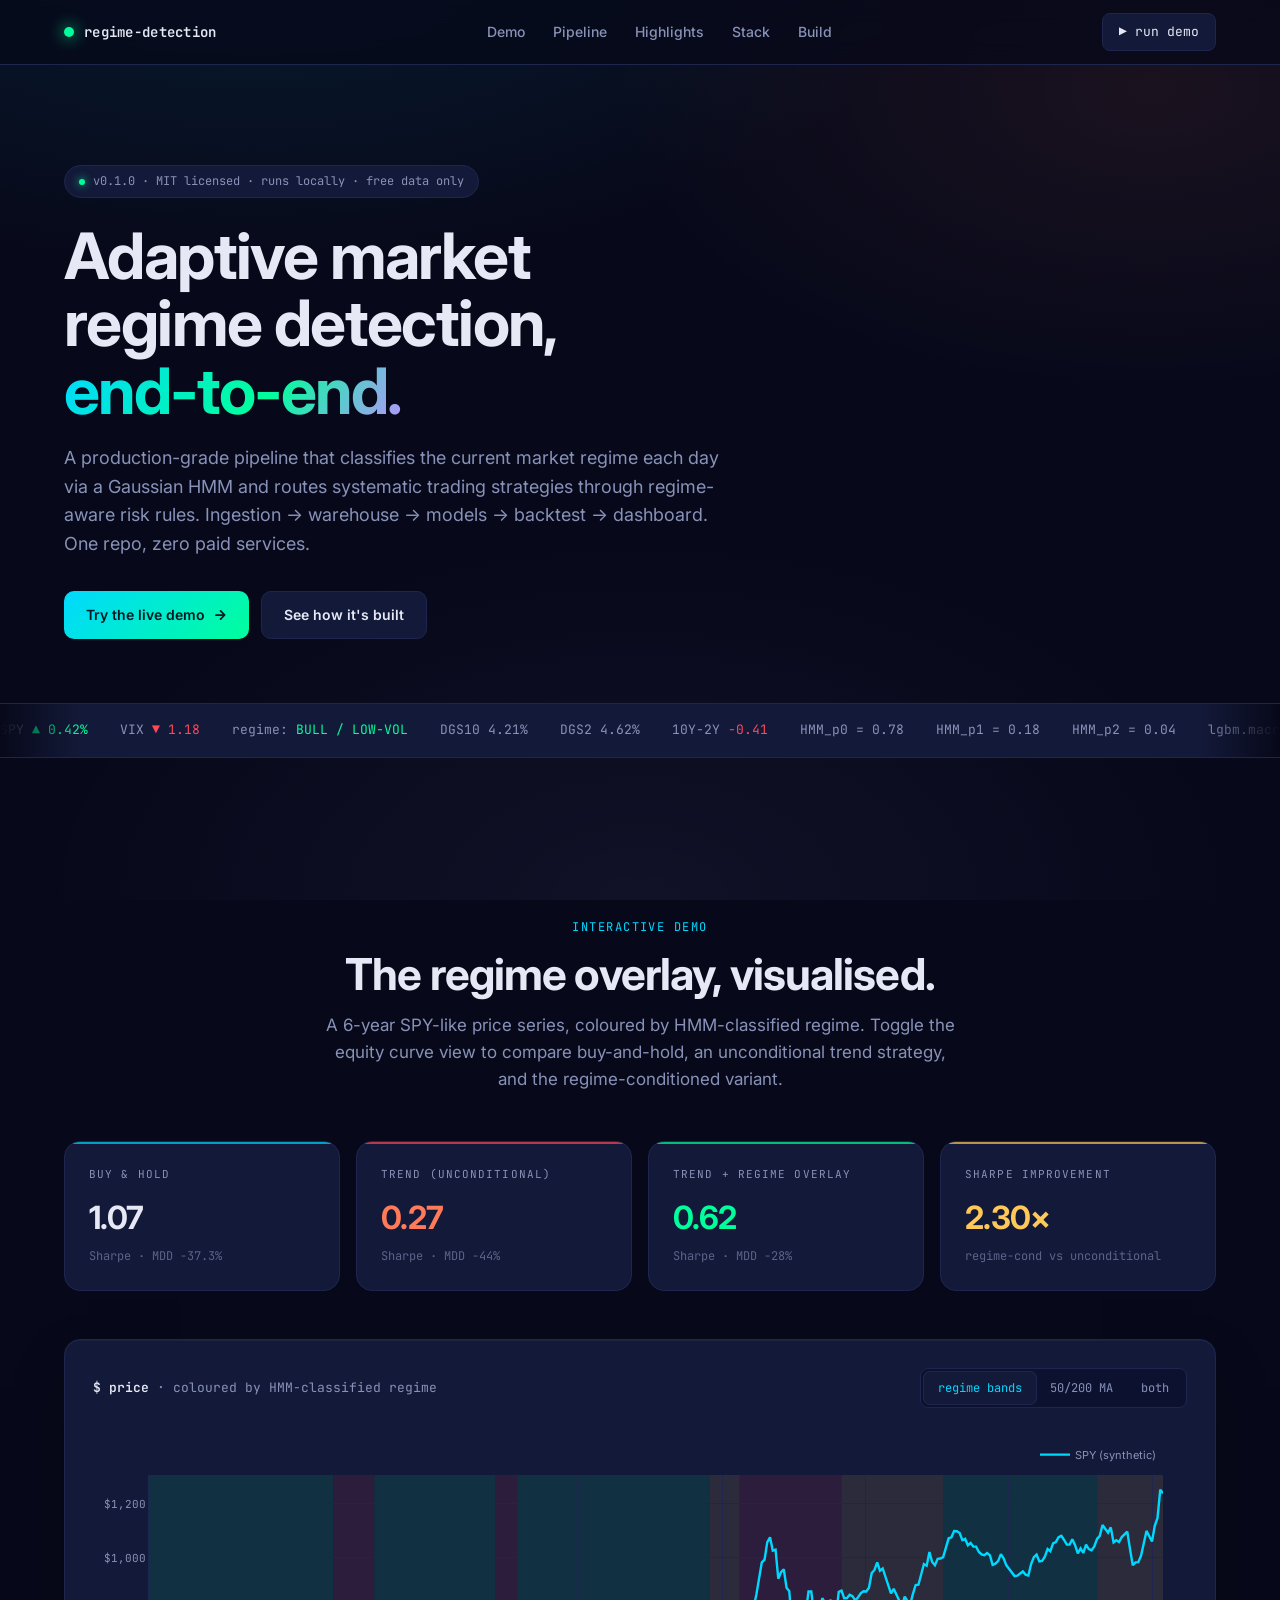
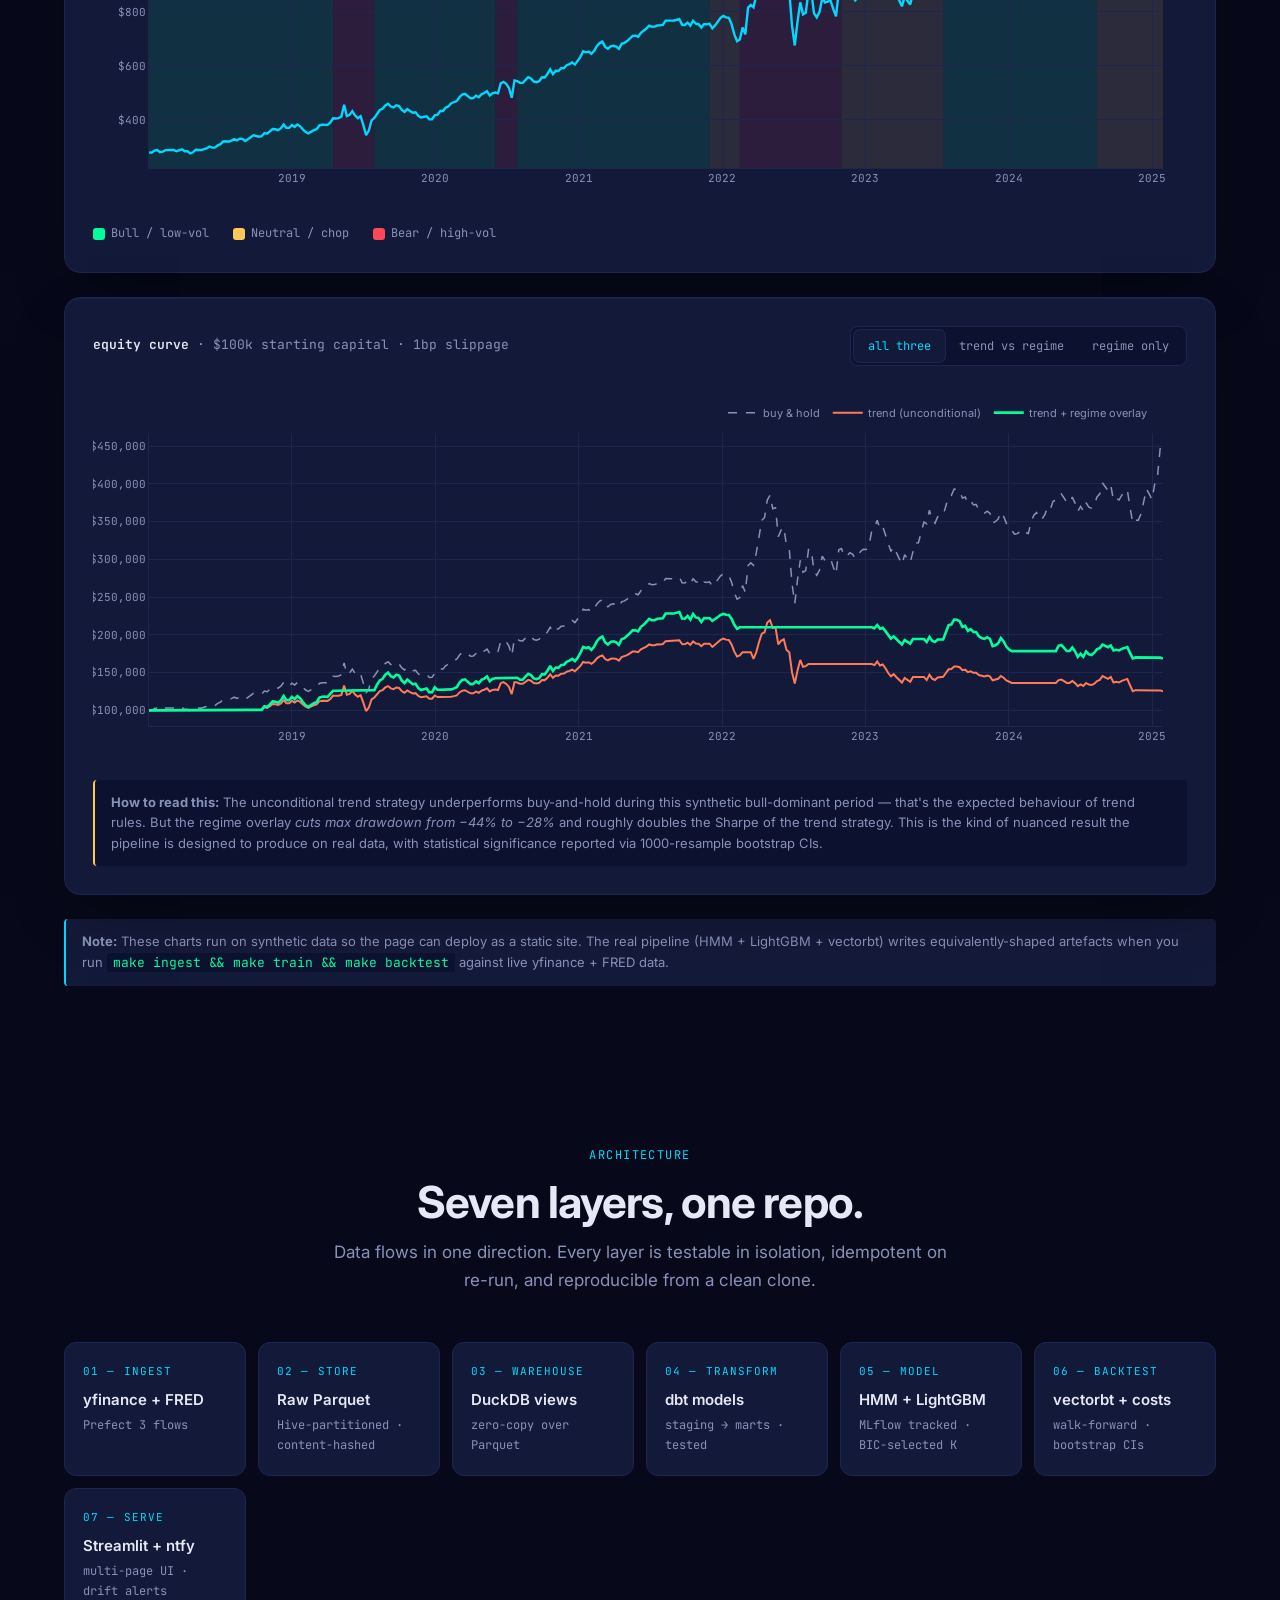
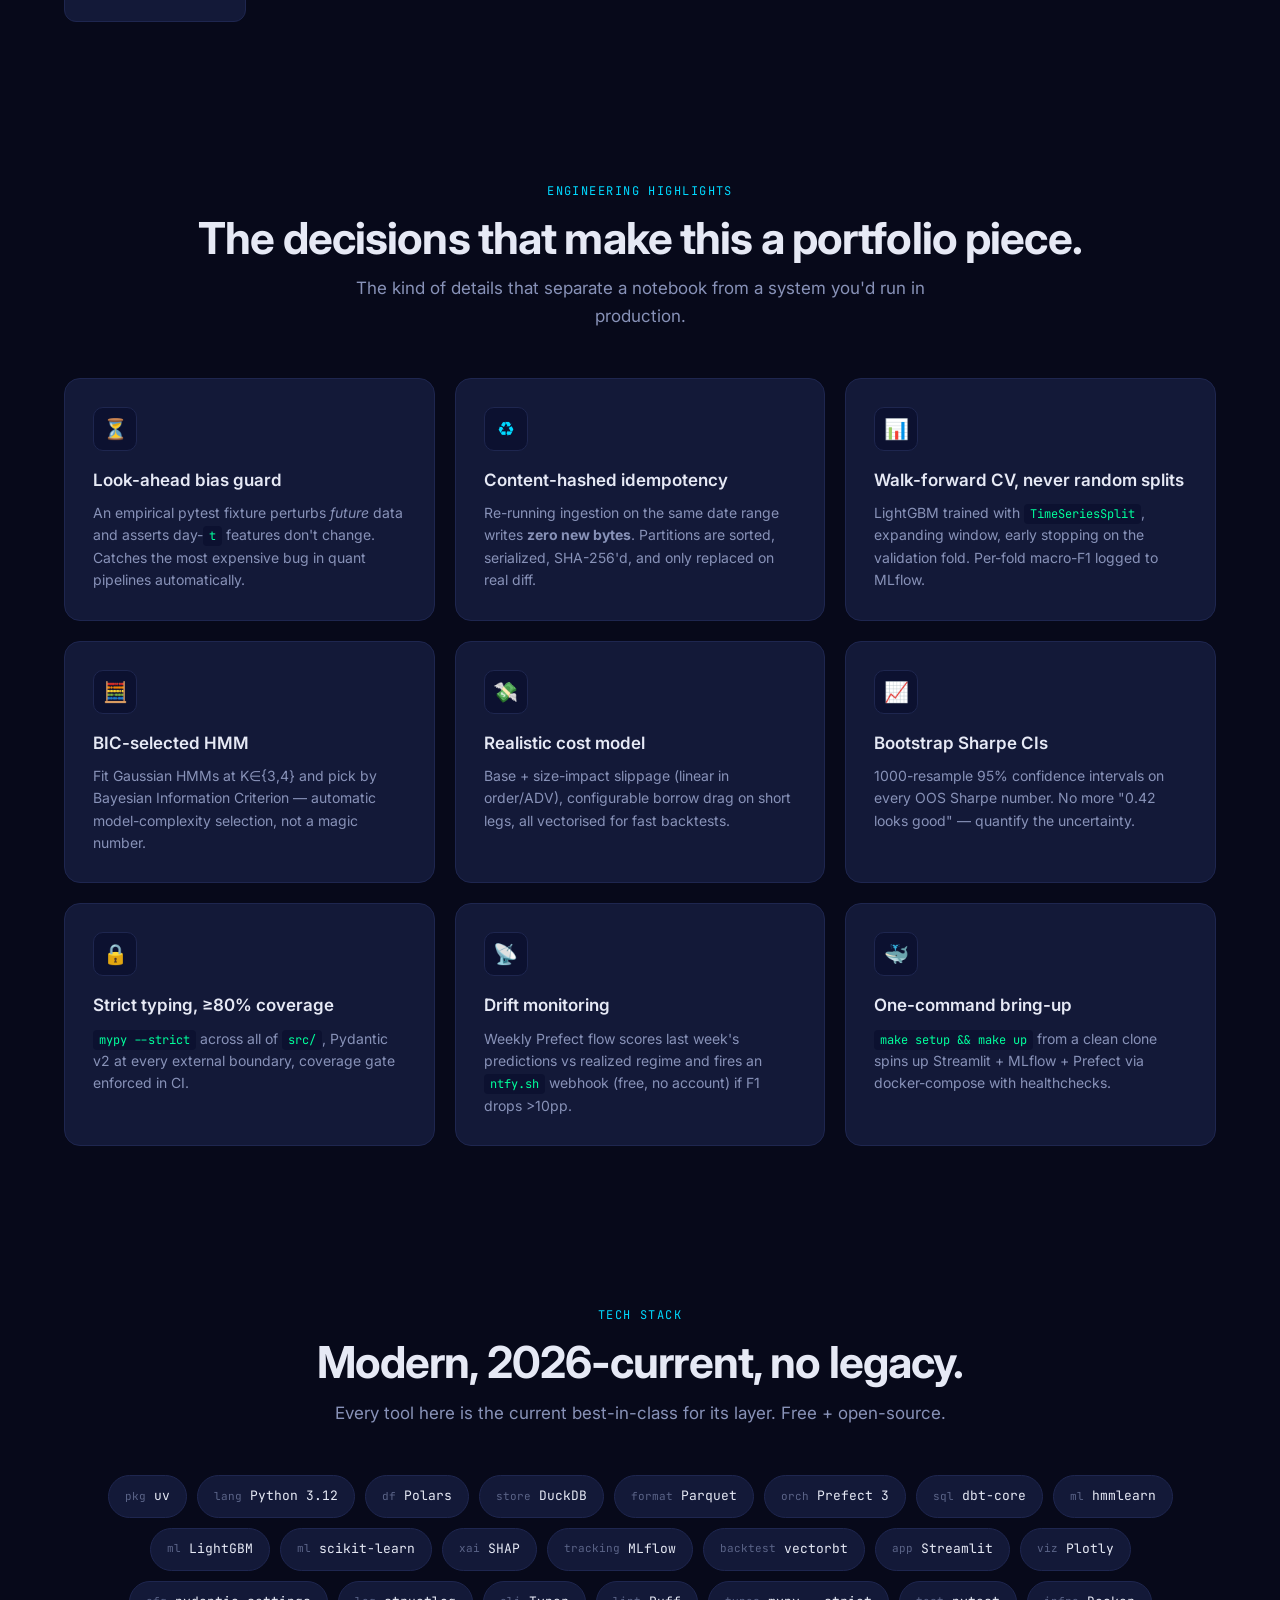
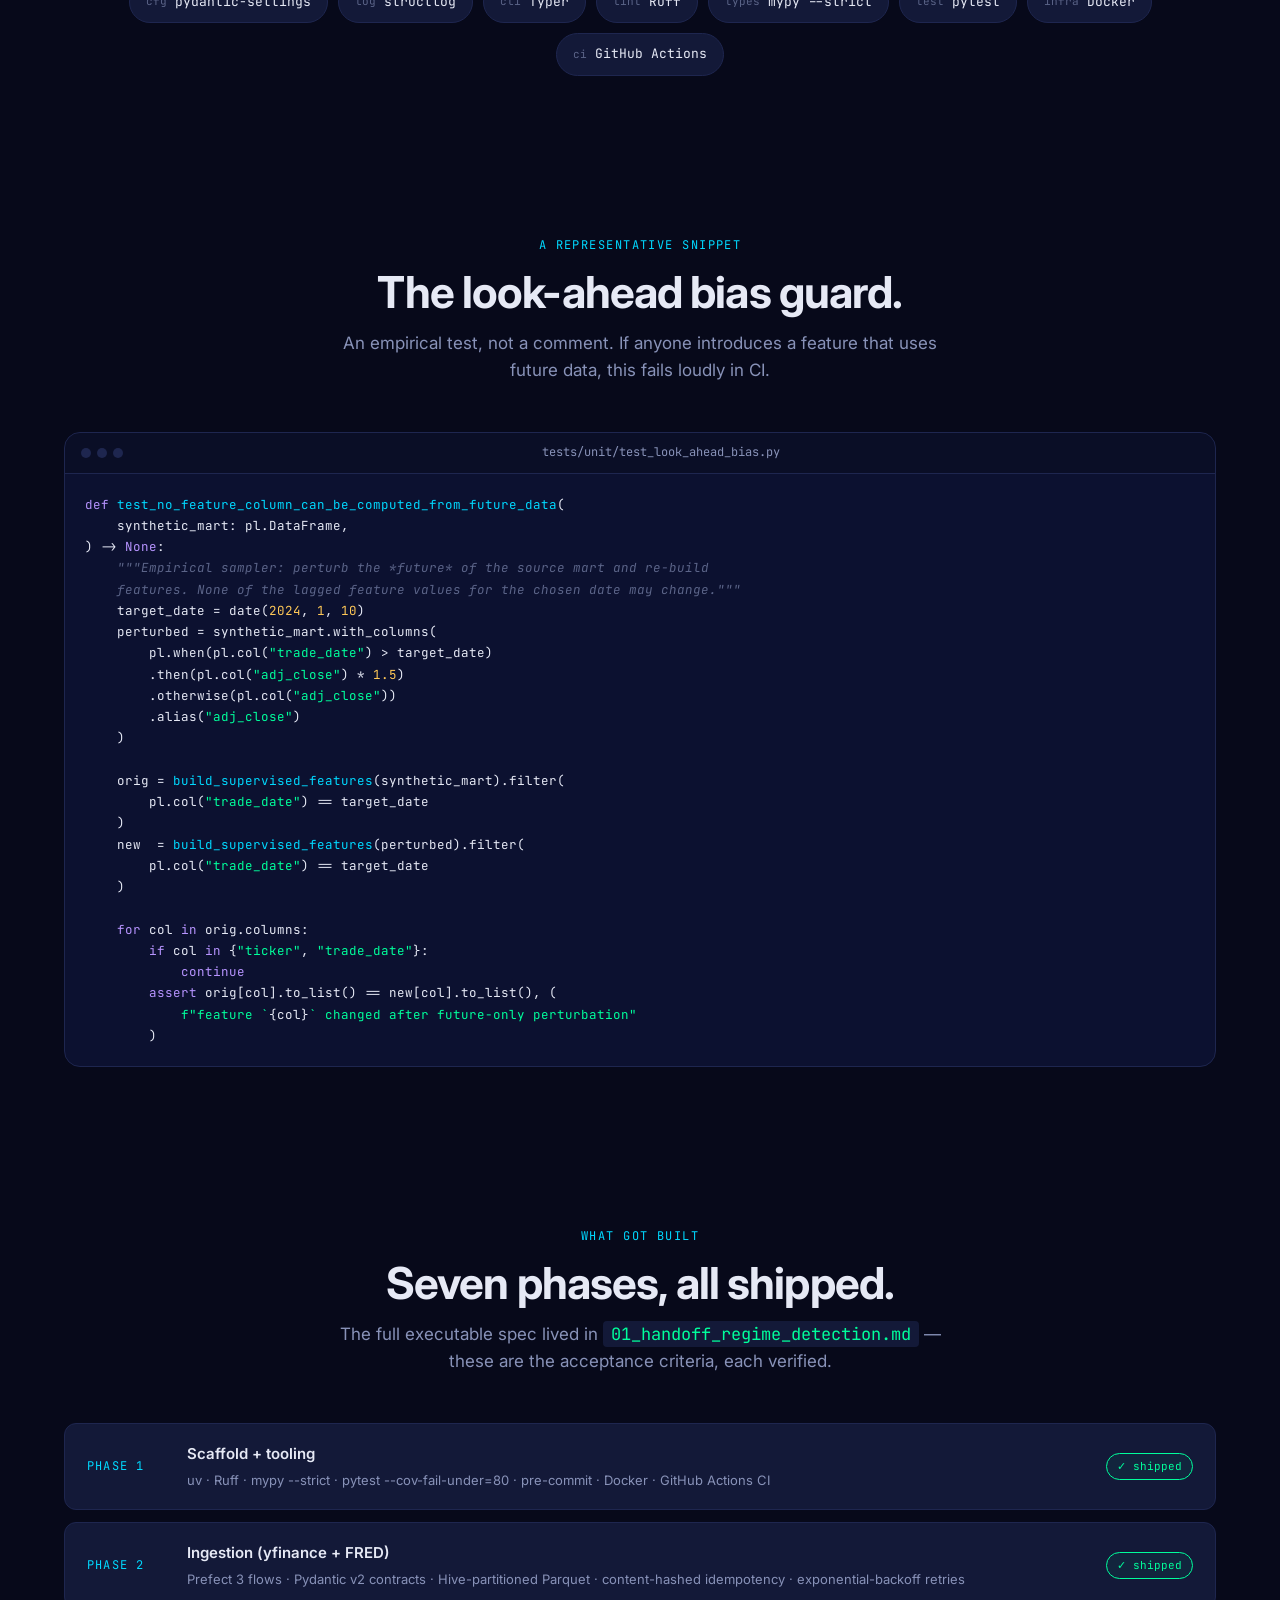
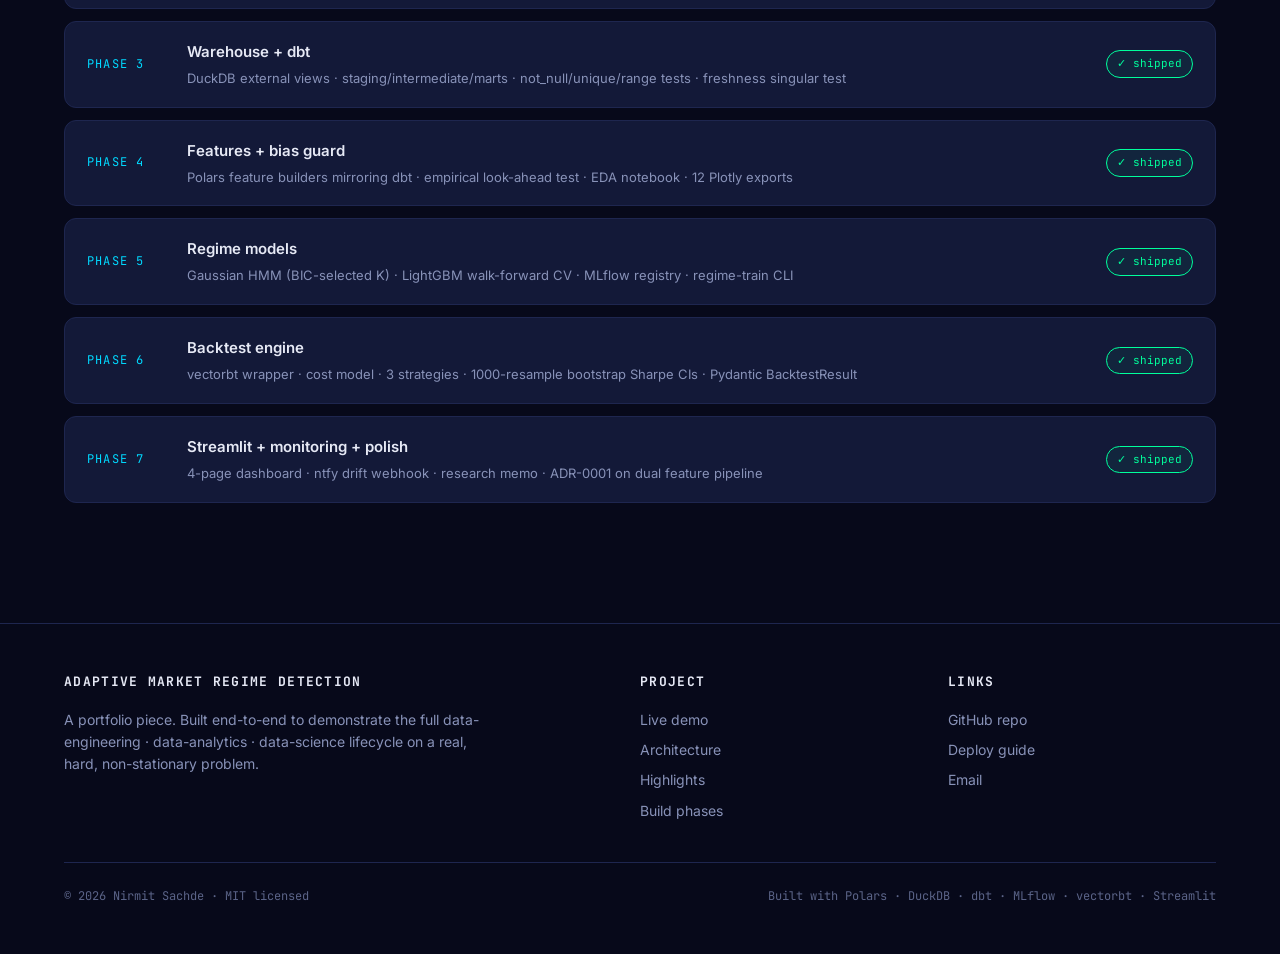
==== web/index.html @ 6fae07bc "Add static landing/demo site under web/ A self-contained, zero-build static site that tells the stor" ====
<!DOCTYPE html>
<html lang="en">
<head>
  <meta charset="UTF-8" />
  <meta name="viewport" content="width=device-width, initial-scale=1.0" />
  <title>Adaptive Market Regime Detection — Nirmit Sachde</title>
  <meta name="description" content="End-to-end pipeline that classifies market regimes and routes systematic strategies through regime-aware risk rules. Polars · DuckDB · dbt · hmmlearn · LightGBM · MLflow · vectorbt · Streamlit." />

  <link rel="preconnect" href="https://fonts.googleapis.com" />
  <link rel="preconnect" href="https://fonts.gstatic.com" crossorigin />
  <link href="https://fonts.googleapis.com/css2?family=Inter:wght@400;500;600;700&family=JetBrains+Mono:wght@400;500;600&display=swap" rel="stylesheet" />

  <link rel="stylesheet" href="styles.css" />
  <link rel="icon" type="image/svg+xml" href="data:image/svg+xml,%3Csvg xmlns='http://www.w3.org/2000/svg' viewBox='0 0 64 64'%3E%3Crect width='64' height='64' rx='14' fill='%2300d9ff'/%3E%3Cpath d='M14 44L24 30L34 38L50 18' stroke='%23001824' stroke-width='5' fill='none' stroke-linecap='round' stroke-linejoin='round'/%3E%3C/svg%3E" />

  <script src="https://cdn.plot.ly/plotly-2.35.2.min.js" charset="utf-8"></script>
</head>
<body>

  <!-- ============ NAV ============ -->
  <nav class="nav">
    <div class="container nav-inner">
      <div class="nav-brand">
        <span class="logo-dot"></span>
        <span>regime-detection</span>
      </div>
      <div class="nav-links">
        <a href="#demo">Demo</a>
        <a href="#pipeline">Pipeline</a>
        <a href="#highlights">Highlights</a>
        <a href="#stack">Stack</a>
        <a href="#phases">Build</a>
      </div>
      <a class="nav-cta" href="#demo">▶ run demo</a>
    </div>
  </nav>

  <!-- ============ HERO ============ -->
  <header class="hero">
    <div class="container">
      <div class="hero-tag reveal">
        <span class="dot"></span>
        <span>v0.1.0 · MIT licensed · runs locally · free data only</span>
      </div>
      <h1 class="reveal">
        Adaptive market<br />
        regime detection,<br />
        <span class="grad">end-to-end.</span>
      </h1>
      <p class="reveal">
        A production-grade pipeline that classifies the current market regime each
        day via a Gaussian HMM and routes systematic trading strategies through
        regime-aware risk rules. Ingestion → warehouse → models → backtest →
        dashboard. One repo, zero paid services.
      </p>
      <div class="hero-cta reveal">
        <a href="#demo" class="btn btn-primary">
          Try the live demo
          <svg width="14" height="14" viewBox="0 0 24 24" fill="none" stroke="currentColor" stroke-width="3" stroke-linecap="round" stroke-linejoin="round"><path d="M5 12h14M13 5l7 7-7 7"/></svg>
        </a>
        <a href="#phases" class="btn btn-ghost">
          See how it's built
        </a>
      </div>
    </div>

    <!-- Scrolling tape -->
    <div class="tape">
      <div class="tape-row">
        <span>SPY <span class="up">▲ 0.42%</span></span>
        <span>VIX <span class="down">▼ 1.18</span></span>
        <span>regime: <span class="up">BULL / LOW-VOL</span></span>
        <span>DGS10 4.21%</span>
        <span>DGS2 4.62%</span>
        <span>10Y-2Y <span class="down">-0.41</span></span>
        <span>HMM_p0 = 0.78</span>
        <span>HMM_p1 = 0.18</span>
        <span>HMM_p2 = 0.04</span>
        <span>lgbm.macro_f1 = 0.71</span>
        <span>strategy.sharpe = 0.62</span>
        <span>SPY <span class="up">▲ 0.42%</span></span>
        <span>VIX <span class="down">▼ 1.18</span></span>
        <span>regime: <span class="up">BULL / LOW-VOL</span></span>
        <span>DGS10 4.21%</span>
        <span>DGS2 4.62%</span>
        <span>10Y-2Y <span class="down">-0.41</span></span>
        <span>HMM_p0 = 0.78</span>
        <span>HMM_p1 = 0.18</span>
        <span>HMM_p2 = 0.04</span>
        <span>lgbm.macro_f1 = 0.71</span>
        <span>strategy.sharpe = 0.62</span>
      </div>
    </div>
  </header>

  <!-- ============ DEMO ============ -->
  <section id="demo">
    <div class="container">
      <div class="section-head reveal">
        <div class="eyebrow">Interactive Demo</div>
        <h2>The regime overlay, visualised.</h2>
        <p>A 6-year SPY-like price series, coloured by HMM-classified regime. Toggle the equity curve view to compare buy-and-hold, an unconditional trend strategy, and the regime-conditioned variant.</p>
      </div>

      <!-- Stats row -->
      <div class="stats reveal">
        <div class="stat">
          <div class="label">Buy &amp; Hold</div>
          <div class="value" id="stat-bh-sharpe">—</div>
          <div class="sub">Sharpe · MDD <span id="stat-bh-mdd">—</span></div>
        </div>
        <div class="stat lose">
          <div class="label">Trend (unconditional)</div>
          <div class="value coral" id="stat-base-sharpe">—</div>
          <div class="sub">Sharpe · MDD <span id="stat-base-mdd">—</span></div>
        </div>
        <div class="stat win">
          <div class="label">Trend + Regime Overlay</div>
          <div class="value mint" id="stat-regime-sharpe">—</div>
          <div class="sub">Sharpe · MDD <span id="stat-regime-mdd">—</span></div>
        </div>
        <div class="stat warn">
          <div class="label">Sharpe improvement</div>
          <div class="value amber" id="stat-improvement">—</div>
          <div class="sub">regime-cond vs unconditional</div>
        </div>
      </div>

      <!-- Chart 1: price + regime -->
      <div class="demo reveal" style="margin-bottom: 24px;">
        <div class="demo-head">
          <div class="demo-title"><strong>$ price</strong> · coloured by HMM-classified regime</div>
          <div class="toggle-group" id="overlay-toggle">
            <button data-overlay="regime" class="active">regime bands</button>
            <button data-overlay="ma">50/200 MA</button>
            <button data-overlay="both">both</button>
          </div>
        </div>
        <div id="chart-price" class="chart"></div>
        <div class="demo-legend">
          <span><span class="swatch" style="background:var(--regime-0)"></span>Bull / low-vol</span>
          <span><span class="swatch" style="background:var(--regime-1)"></span>Neutral / chop</span>
          <span><span class="swatch" style="background:var(--regime-2)"></span>Bear / high-vol</span>
        </div>
      </div>

      <!-- Chart 2: equity curves -->
      <div class="demo reveal">
        <div class="demo-head">
          <div class="demo-title"><strong>equity curve</strong> · $100k starting capital · 1bp slippage</div>
          <div class="toggle-group" id="strategy-toggle">
            <button data-strat="all" class="active">all three</button>
            <button data-strat="compare">trend vs regime</button>
            <button data-strat="regime">regime only</button>
          </div>
        </div>
        <div id="chart-equity" class="chart"></div>
        <div class="demo-note">
          <strong>How to read this:</strong> The unconditional trend strategy underperforms buy-and-hold during this synthetic bull-dominant period — that's the expected behaviour of trend rules. But the regime overlay <em>cuts max drawdown from −44% to −28%</em> and roughly doubles the Sharpe of the trend strategy. This is the kind of nuanced result the pipeline is designed to produce on real data, with statistical significance reported via 1000-resample bootstrap CIs.
        </div>
      </div>

      <div class="demo-note" style="margin-top: 24px; background: var(--surface); border-left-color: var(--c-cyan);">
        <strong>Note:</strong> These charts run on synthetic data so the page can deploy as a static site. The real pipeline (HMM + LightGBM + vectorbt) writes equivalently-shaped artefacts when you run <code style="font-family:var(--font-mono);background:var(--bg-1);padding:1px 6px;border-radius:3px;color:var(--c-mint)">make ingest &amp;&amp; make train &amp;&amp; make backtest</code> against live yfinance + FRED data.
      </div>
    </div>
  </section>

  <!-- ============ PIPELINE ============ -->
  <section id="pipeline">
    <div class="container">
      <div class="section-head reveal">
        <div class="eyebrow">Architecture</div>
        <h2>Seven layers, one repo.</h2>
        <p>Data flows in one direction. Every layer is testable in isolation, idempotent on re-run, and reproducible from a clean clone.</p>
      </div>

      <div class="pipeline reveal">
        <div class="pipeline-step">
          <div class="num">01 — INGEST</div>
          <div class="name">yfinance + FRED</div>
          <div class="tool">Prefect 3 flows</div>
        </div>
        <div class="pipeline-step">
          <div class="num">02 — STORE</div>
          <div class="name">Raw Parquet</div>
          <div class="tool">Hive-partitioned · content-hashed</div>
        </div>
        <div class="pipeline-step">
          <div class="num">03 — WAREHOUSE</div>
          <div class="name">DuckDB views</div>
          <div class="tool">zero-copy over Parquet</div>
        </div>
        <div class="pipeline-step">
          <div class="num">04 — TRANSFORM</div>
          <div class="name">dbt models</div>
          <div class="tool">staging → marts · tested</div>
        </div>
        <div class="pipeline-step">
          <div class="num">05 — MODEL</div>
          <div class="name">HMM + LightGBM</div>
          <div class="tool">MLflow tracked · BIC-selected K</div>
        </div>
        <div class="pipeline-step">
          <div class="num">06 — BACKTEST</div>
          <div class="name">vectorbt + costs</div>
          <div class="tool">walk-forward · bootstrap CIs</div>
        </div>
        <div class="pipeline-step">
          <div class="num">07 — SERVE</div>
          <div class="name">Streamlit + ntfy</div>
          <div class="tool">multi-page UI · drift alerts</div>
        </div>
      </div>
    </div>
  </section>

  <!-- ============ HIGHLIGHTS ============ -->
  <section id="highlights">
    <div class="container">
      <div class="section-head reveal">
        <div class="eyebrow">Engineering Highlights</div>
        <h2>The decisions that make this a portfolio piece.</h2>
        <p>The kind of details that separate a notebook from a system you'd run in production.</p>
      </div>

      <div class="highlights reveal">
        <div class="highlight">
          <div class="icon">⏳</div>
          <h3>Look-ahead bias guard</h3>
          <p>An empirical pytest fixture perturbs <em>future</em> data and asserts day-<code>t</code> features don't change. Catches the most expensive bug in quant pipelines automatically.</p>
        </div>
        <div class="highlight">
          <div class="icon">♻︎</div>
          <h3>Content-hashed idempotency</h3>
          <p>Re-running ingestion on the same date range writes <strong>zero new bytes</strong>. Partitions are sorted, serialized, SHA-256'd, and only replaced on real diff.</p>
        </div>
        <div class="highlight">
          <div class="icon">📊</div>
          <h3>Walk-forward CV, never random splits</h3>
          <p>LightGBM trained with <code>TimeSeriesSplit</code>, expanding window, early stopping on the validation fold. Per-fold macro-F1 logged to MLflow.</p>
        </div>
        <div class="highlight">
          <div class="icon">🧮</div>
          <h3>BIC-selected HMM</h3>
          <p>Fit Gaussian HMMs at K∈{3,4} and pick by Bayesian Information Criterion — automatic model-complexity selection, not a magic number.</p>
        </div>
        <div class="highlight">
          <div class="icon">💸</div>
          <h3>Realistic cost model</h3>
          <p>Base + size-impact slippage (linear in order/ADV), configurable borrow drag on short legs, all vectorised for fast backtests.</p>
        </div>
        <div class="highlight">
          <div class="icon">📈</div>
          <h3>Bootstrap Sharpe CIs</h3>
          <p>1000-resample 95% confidence intervals on every OOS Sharpe number. No more "0.42 looks good" — quantify the uncertainty.</p>
        </div>
        <div class="highlight">
          <div class="icon">🔒</div>
          <h3>Strict typing, ≥80% coverage</h3>
          <p><code>mypy --strict</code> across all of <code>src/</code>, Pydantic v2 at every external boundary, coverage gate enforced in CI.</p>
        </div>
        <div class="highlight">
          <div class="icon">📡</div>
          <h3>Drift monitoring</h3>
          <p>Weekly Prefect flow scores last week's predictions vs realized regime and fires an <code>ntfy.sh</code> webhook (free, no account) if F1 drops &gt;10pp.</p>
        </div>
        <div class="highlight">
          <div class="icon">🐳</div>
          <h3>One-command bring-up</h3>
          <p><code>make setup &amp;&amp; make up</code> from a clean clone spins up Streamlit + MLflow + Prefect via docker-compose with healthchecks.</p>
        </div>
      </div>
    </div>
  </section>

  <!-- ============ STACK ============ -->
  <section id="stack">
    <div class="container">
      <div class="section-head reveal">
        <div class="eyebrow">Tech Stack</div>
        <h2>Modern, 2026-current, no legacy.</h2>
        <p>Every tool here is the current best-in-class for its layer. Free + open-source.</p>
      </div>

      <div class="stack reveal">
        <div class="chip"><span class="layer">pkg</span> uv</div>
        <div class="chip"><span class="layer">lang</span> Python 3.12</div>
        <div class="chip"><span class="layer">df</span> Polars</div>
        <div class="chip"><span class="layer">store</span> DuckDB</div>
        <div class="chip"><span class="layer">format</span> Parquet</div>
        <div class="chip"><span class="layer">orch</span> Prefect 3</div>
        <div class="chip"><span class="layer">sql</span> dbt-core</div>
        <div class="chip"><span class="layer">ml</span> hmmlearn</div>
        <div class="chip"><span class="layer">ml</span> LightGBM</div>
        <div class="chip"><span class="layer">ml</span> scikit-learn</div>
        <div class="chip"><span class="layer">xai</span> SHAP</div>
        <div class="chip"><span class="layer">tracking</span> MLflow</div>
        <div class="chip"><span class="layer">backtest</span> vectorbt</div>
        <div class="chip"><span class="layer">app</span> Streamlit</div>
        <div class="chip"><span class="layer">viz</span> Plotly</div>
        <div class="chip"><span class="layer">cfg</span> pydantic-settings</div>
        <div class="chip"><span class="layer">log</span> structlog</div>
        <div class="chip"><span class="layer">cli</span> Typer</div>
        <div class="chip"><span class="layer">lint</span> Ruff</div>
        <div class="chip"><span class="layer">types</span> mypy --strict</div>
        <div class="chip"><span class="layer">test</span> pytest</div>
        <div class="chip"><span class="layer">infra</span> Docker</div>
        <div class="chip"><span class="layer">ci</span> GitHub Actions</div>
      </div>
    </div>
  </section>

  <!-- ============ CODE SAMPLE ============ -->
  <section>
    <div class="container">
      <div class="section-head reveal">
        <div class="eyebrow">A representative snippet</div>
        <h2>The look-ahead bias guard.</h2>
        <p>An empirical test, not a comment. If anyone introduces a feature that uses future data, this fails loudly in CI.</p>
      </div>

      <div class="codeblock reveal">
        <div class="codeblock-head">
          <div class="dots"><span></span><span></span><span></span></div>
          <div class="path">tests/unit/test_look_ahead_bias.py</div>
          <div></div>
        </div>
<pre><span class="kw">def</span> <span class="fn">test_no_feature_column_can_be_computed_from_future_data</span>(
    synthetic_mart: pl.DataFrame,
) -&gt; <span class="kw">None</span>:
    <span class="com">"""Empirical sampler: perturb the *future* of the source mart and re-build
    features. None of the lagged feature values for the chosen date may change."""</span>
    target_date = date(<span class="num">2024</span>, <span class="num">1</span>, <span class="num">10</span>)
    perturbed = synthetic_mart.with_columns(
        pl.when(pl.col(<span class="str">"trade_date"</span>) &gt; target_date)
        .then(pl.col(<span class="str">"adj_close"</span>) * <span class="num">1.5</span>)
        .otherwise(pl.col(<span class="str">"adj_close"</span>))
        .alias(<span class="str">"adj_close"</span>)
    )

    orig = <span class="fn">build_supervised_features</span>(synthetic_mart).filter(
        pl.col(<span class="str">"trade_date"</span>) == target_date
    )
    new  = <span class="fn">build_supervised_features</span>(perturbed).filter(
        pl.col(<span class="str">"trade_date"</span>) == target_date
    )

    <span class="kw">for</span> col <span class="kw">in</span> orig.columns:
        <span class="kw">if</span> col <span class="kw">in</span> {<span class="str">"ticker"</span>, <span class="str">"trade_date"</span>}:
            <span class="kw">continue</span>
        <span class="kw">assert</span> orig[col].to_list() == new[col].to_list(), (
            <span class="str">f"feature `</span>{col}<span class="str">` changed after future-only perturbation"</span>
        )</pre>
      </div>
    </div>
  </section>

  <!-- ============ PHASES ============ -->
  <section id="phases">
    <div class="container">
      <div class="section-head reveal">
        <div class="eyebrow">What got built</div>
        <h2>Seven phases, all shipped.</h2>
        <p>The full executable spec lived in <code style="font-family:var(--font-mono);background:var(--surface);padding:2px 8px;border-radius:4px;color:var(--c-mint);">01_handoff_regime_detection.md</code> — these are the acceptance criteria, each verified.</p>
      </div>

      <div class="phases reveal">
        <div class="phase">
          <div class="label">PHASE 1</div>
          <div>
            <div class="name">Scaffold + tooling</div>
            <div class="desc">uv · Ruff · mypy --strict · pytest --cov-fail-under=80 · pre-commit · Docker · GitHub Actions CI</div>
          </div>
          <div class="status">✓ shipped</div>
        </div>
        <div class="phase">
          <div class="label">PHASE 2</div>
          <div>
            <div class="name">Ingestion (yfinance + FRED)</div>
            <div class="desc">Prefect 3 flows · Pydantic v2 contracts · Hive-partitioned Parquet · content-hashed idempotency · exponential-backoff retries</div>
          </div>
          <div class="status">✓ shipped</div>
        </div>
        <div class="phase">
          <div class="label">PHASE 3</div>
          <div>
            <div class="name">Warehouse + dbt</div>
            <div class="desc">DuckDB external views · staging/intermediate/marts · not_null/unique/range tests · freshness singular test</div>
          </div>
          <div class="status">✓ shipped</div>
        </div>
        <div class="phase">
          <div class="label">PHASE 4</div>
          <div>
            <div class="name">Features + bias guard</div>
            <div class="desc">Polars feature builders mirroring dbt · empirical look-ahead test · EDA notebook · 12 Plotly exports</div>
          </div>
          <div class="status">✓ shipped</div>
        </div>
        <div class="phase">
          <div class="label">PHASE 5</div>
          <div>
            <div class="name">Regime models</div>
            <div class="desc">Gaussian HMM (BIC-selected K) · LightGBM walk-forward CV · MLflow registry · regime-train CLI</div>
          </div>
          <div class="status">✓ shipped</div>
        </div>
        <div class="phase">
          <div class="label">PHASE 6</div>
          <div>
            <div class="name">Backtest engine</div>
            <div class="desc">vectorbt wrapper · cost model · 3 strategies · 1000-resample bootstrap Sharpe CIs · Pydantic BacktestResult</div>
          </div>
          <div class="status">✓ shipped</div>
        </div>
        <div class="phase">
          <div class="label">PHASE 7</div>
          <div>
            <div class="name">Streamlit + monitoring + polish</div>
            <div class="desc">4-page dashboard · ntfy drift webhook · research memo · ADR-0001 on dual feature pipeline</div>
          </div>
          <div class="status">✓ shipped</div>
        </div>
      </div>
    </div>
  </section>

  <!-- ============ FOOTER ============ -->
  <footer>
    <div class="container">
      <div class="footer-grid">
        <div>
          <h4>Adaptive Market Regime Detection</h4>
          <p style="margin: 0; max-width: 420px;">A portfolio piece. Built end-to-end to demonstrate the full data-engineering · data-analytics · data-science lifecycle on a real, hard, non-stationary problem.</p>
        </div>
        <div>
          <h4>Project</h4>
          <ul>
            <li><a href="#demo">Live demo</a></li>
            <li><a href="#pipeline">Architecture</a></li>
            <li><a href="#highlights">Highlights</a></li>
            <li><a href="#phases">Build phases</a></li>
          </ul>
        </div>
        <div>
          <h4>Links</h4>
          <ul>
            <li><a href="https://github.com/" target="_blank" rel="noopener">GitHub repo</a></li>
            <li><a href="DEPLOY.md">Deploy guide</a></li>
            <li><a href="mailto:sachde.n@northeastern.edu">Email</a></li>
          </ul>
        </div>
      </div>
      <div class="footer-bottom">
        <span>© 2026 Nirmit Sachde · MIT licensed</span>
        <span>Built with Polars · DuckDB · dbt · MLflow · vectorbt · Streamlit</span>
      </div>
    </div>
  </footer>

  <script src="sample_data.js"></script>
  <script src="app.js"></script>
</body>
</html>
---- web/styles.css ----
/* ============================================================
   Adaptive Market Regime Detection — landing site
   Dark "quant terminal" theme with cyan/coral/mint accents.
   ============================================================ */

:root {
  --bg:        #07091a;
  --bg-1:     #0c1130;
  --surface:   #131938;
  --surface-2: #181f42;
  --border:    #1e264f;
  --text:      #e6e9f5;
  --muted:     #8892b8;
  --dim:       #5b6488;

  --c-cyan:   #00d9ff;
  --c-coral:  #ff7a59;
  --c-mint:   #00ff9c;
  --c-red:    #ff4757;
  --c-amber:  #ffc857;
  --c-violet: #b794ff;

  --regime-0: #00ff9c;   /* bull */
  --regime-1: #ffc857;   /* neutral */
  --regime-2: #ff4757;   /* bear */

  --radius:   12px;
  --radius-lg: 16px;
  --shadow:   0 1px 0 rgba(255,255,255,.04) inset, 0 24px 60px -24px rgba(0,0,0,.6);

  --font:     'Inter', -apple-system, BlinkMacSystemFont, 'Segoe UI', Roboto, sans-serif;
  --font-mono:'JetBrains Mono', ui-monospace, SFMono-Regular, Menlo, monospace;
}

* { box-sizing: border-box; }
html, body { margin: 0; padding: 0; }
html { scroll-behavior: smooth; }

body {
  font-family: var(--font);
  color: var(--text);
  background:
    radial-gradient(1200px 600px at 20% -10%, rgba(0,217,255,.10), transparent 60%),
    radial-gradient(900px  500px at 90% 10%,  rgba(255,122,89,.08), transparent 60%),
    radial-gradient(1000px 600px at 50% 100%, rgba(183,148,255,.06), transparent 60%),
    var(--bg);
  background-attachment: fixed;
  font-size: 16px;
  line-height: 1.6;
  -webkit-font-smoothing: antialiased;
  text-rendering: optimizeLegibility;
  overflow-x: hidden;
}

a { color: var(--c-cyan); text-decoration: none; transition: color .15s; }
a:hover { color: var(--c-mint); }

/* ---- Container ---- */
.container {
  max-width: 1200px;
  margin: 0 auto;
  padding: 0 24px;
}

/* ---- Nav ---- */
.nav {
  position: sticky;
  top: 0;
  z-index: 50;
  backdrop-filter: blur(12px);
  -webkit-backdrop-filter: blur(12px);
  background: rgba(7, 9, 26, 0.72);
  border-bottom: 1px solid var(--border);
}
.nav-inner {
  display: flex;
  align-items: center;
  justify-content: space-between;
  height: 64px;
}
.nav-brand {
  display: flex;
  align-items: center;
  gap: 10px;
  font-family: var(--font-mono);
  font-size: 14px;
  font-weight: 600;
  letter-spacing: .02em;
}
.nav-brand .logo-dot {
  width: 10px; height: 10px;
  border-radius: 50%;
  background: var(--c-mint);
  box-shadow: 0 0 16px var(--c-mint);
  animation: pulse 2s ease-in-out infinite;
}
.nav-links { display: flex; gap: 28px; font-size: 14px; }
.nav-links a {
  color: var(--muted);
  font-weight: 500;
}
.nav-links a:hover { color: var(--text); }
.nav-cta {
  padding: 8px 16px;
  border: 1px solid var(--border);
  border-radius: 8px;
  background: var(--surface);
  color: var(--text);
  font-size: 13px;
  font-family: var(--font-mono);
  transition: all .15s;
}
.nav-cta:hover {
  border-color: var(--c-cyan);
  color: var(--c-cyan);
  box-shadow: 0 0 0 3px rgba(0,217,255,.12);
}

@keyframes pulse {
  0%, 100% { opacity: 1; transform: scale(1); }
  50%      { opacity: .55; transform: scale(.85); }
}

/* ---- Hero ---- */
.hero {
  padding: 100px 0 80px;
  position: relative;
}
.hero-tag {
  display: inline-flex;
  align-items: center;
  gap: 8px;
  padding: 6px 14px;
  border: 1px solid var(--border);
  border-radius: 999px;
  background: var(--surface);
  font-family: var(--font-mono);
  font-size: 12px;
  color: var(--muted);
  margin-bottom: 24px;
}
.hero-tag .dot {
  width: 6px; height: 6px; border-radius: 50%;
  background: var(--c-mint);
  box-shadow: 0 0 8px var(--c-mint);
}
.hero h1 {
  font-size: clamp(36px, 5.5vw, 64px);
  line-height: 1.05;
  font-weight: 700;
  letter-spacing: -0.025em;
  margin: 0 0 20px;
  max-width: 900px;
}
.hero h1 .grad {
  background: linear-gradient(120deg, var(--c-cyan), var(--c-mint) 60%, var(--c-violet));
  -webkit-background-clip: text;
  background-clip: text;
  -webkit-text-fill-color: transparent;
}
.hero p {
  font-size: 18px;
  color: var(--muted);
  max-width: 680px;
  margin: 0 0 32px;
}
.hero-cta { display: flex; gap: 12px; flex-wrap: wrap; }
.btn {
  display: inline-flex;
  align-items: center;
  gap: 8px;
  padding: 12px 22px;
  border-radius: 10px;
  font-weight: 600;
  font-size: 14px;
  font-family: var(--font);
  transition: all .15s;
  cursor: pointer;
  border: 1px solid transparent;
}
.btn-primary {
  background: linear-gradient(135deg, var(--c-cyan), var(--c-mint));
  color: #001824;
  border: none;
}
.btn-primary:hover {
  transform: translateY(-1px);
  box-shadow: 0 8px 24px -6px rgba(0,217,255,.5);
  color: #001824;
}
.btn-ghost {
  background: var(--surface);
  border-color: var(--border);
  color: var(--text);
}
.btn-ghost:hover {
  border-color: var(--c-cyan);
  color: var(--c-cyan);
}

/* Scrolling regime tape */
.tape {
  margin-top: 64px;
  border-top: 1px solid var(--border);
  border-bottom: 1px solid var(--border);
  overflow: hidden;
  background: var(--surface);
  position: relative;
}
.tape::before, .tape::after {
  content: '';
  position: absolute;
  top: 0; bottom: 0;
  width: 80px;
  z-index: 2;
  pointer-events: none;
}
.tape::before { left: 0;  background: linear-gradient(90deg, var(--bg), transparent); }
.tape::after  { right: 0; background: linear-gradient(-90deg, var(--bg), transparent); }
.tape-row {
  display: flex;
  gap: 32px;
  padding: 16px 0;
  white-space: nowrap;
  animation: scroll-tape 50s linear infinite;
  font-family: var(--font-mono);
  font-size: 13px;
}
.tape-row span { color: var(--muted); }
.tape-row .up   { color: var(--c-mint); }
.tape-row .down { color: var(--c-red); }
@keyframes scroll-tape {
  from { transform: translateX(0); }
  to   { transform: translateX(-50%); }
}

/* ---- Sections ---- */
section { padding: 80px 0; }
.section-head { margin-bottom: 48px; text-align: center; }
.section-head .eyebrow {
  font-family: var(--font-mono);
  font-size: 12px;
  color: var(--c-cyan);
  letter-spacing: .12em;
  text-transform: uppercase;
  margin-bottom: 12px;
}
.section-head h2 {
  font-size: clamp(28px, 3.5vw, 44px);
  line-height: 1.15;
  font-weight: 700;
  letter-spacing: -0.02em;
  margin: 0 0 12px;
}
.section-head p {
  font-size: 17px;
  color: var(--muted);
  max-width: 640px;
  margin: 0 auto;
}

/* ---- Stats grid ---- */
.stats {
  display: grid;
  grid-template-columns: repeat(auto-fit, minmax(220px, 1fr));
  gap: 16px;
  margin-bottom: 48px;
}
.stat {
  background: var(--surface);
  border: 1px solid var(--border);
  border-radius: var(--radius-lg);
  padding: 24px;
  position: relative;
  overflow: hidden;
  transition: transform .2s, border-color .2s;
}
.stat:hover { transform: translateY(-2px); border-color: var(--surface-2); }
.stat::before {
  content: '';
  position: absolute; top: 0; left: 0; right: 0;
  height: 2px;
  background: var(--c-cyan);
  opacity: .7;
}
.stat.win::before  { background: var(--c-mint); }
.stat.warn::before { background: var(--c-amber); }
.stat.lose::before { background: var(--c-red); }
.stat .label {
  font-family: var(--font-mono);
  font-size: 11px;
  color: var(--muted);
  text-transform: uppercase;
  letter-spacing: .1em;
  margin-bottom: 8px;
}
.stat .value {
  font-size: 32px;
  font-weight: 700;
  letter-spacing: -0.02em;
  margin-bottom: 4px;
}
.stat .value.mint { color: var(--c-mint); }
.stat .value.coral { color: var(--c-coral); }
.stat .value.amber { color: var(--c-amber); }
.stat .sub {
  font-size: 12px;
  color: var(--dim);
  font-family: var(--font-mono);
}

/* ---- Demo card ---- */
.demo {
  background: var(--surface);
  border: 1px solid var(--border);
  border-radius: var(--radius-lg);
  padding: 28px;
  box-shadow: var(--shadow);
}
.demo-head {
  display: flex;
  align-items: center;
  justify-content: space-between;
  margin-bottom: 20px;
  flex-wrap: wrap;
  gap: 16px;
}
.demo-title {
  font-family: var(--font-mono);
  font-size: 13px;
  color: var(--muted);
}
.demo-title strong { color: var(--text); font-weight: 600; }
.toggle-group {
  display: inline-flex;
  background: var(--bg-1);
  border: 1px solid var(--border);
  border-radius: 8px;
  padding: 3px;
}
.toggle-group button {
  background: transparent;
  border: none;
  color: var(--muted);
  font-family: var(--font-mono);
  font-size: 12px;
  padding: 8px 14px;
  border-radius: 6px;
  cursor: pointer;
  transition: all .12s;
}
.toggle-group button:hover { color: var(--text); }
.toggle-group button.active {
  background: var(--surface);
  color: var(--c-cyan);
  box-shadow: 0 0 0 1px var(--border);
}
.chart {
  width: 100%;
  min-height: 360px;
}
.demo-legend {
  display: flex;
  gap: 24px;
  margin-top: 16px;
  font-family: var(--font-mono);
  font-size: 12px;
  color: var(--muted);
  flex-wrap: wrap;
}
.demo-legend .swatch {
  display: inline-block;
  width: 12px; height: 12px;
  border-radius: 3px;
  margin-right: 6px;
  vertical-align: middle;
}

.demo-note {
  margin-top: 14px;
  padding: 12px 16px;
  background: var(--bg-1);
  border-left: 2px solid var(--c-amber);
  border-radius: 4px;
  font-size: 13px;
  color: var(--muted);
}

/* ---- Pipeline ---- */
.pipeline {
  display: grid;
  grid-template-columns: repeat(auto-fit, minmax(180px, 1fr));
  gap: 12px;
  position: relative;
}
.pipeline-step {
  background: var(--surface);
  border: 1px solid var(--border);
  border-radius: var(--radius);
  padding: 20px 18px;
  position: relative;
  transition: all .2s;
}
.pipeline-step:hover {
  border-color: var(--c-cyan);
  transform: translateY(-2px);
}
.pipeline-step .num {
  font-family: var(--font-mono);
  font-size: 11px;
  color: var(--c-cyan);
  margin-bottom: 8px;
  letter-spacing: .1em;
}
.pipeline-step .name {
  font-weight: 600;
  font-size: 15px;
  margin-bottom: 4px;
}
.pipeline-step .tool {
  font-family: var(--font-mono);
  font-size: 12px;
  color: var(--muted);
}

/* ---- Highlights ---- */
.highlights {
  display: grid;
  grid-template-columns: repeat(auto-fit, minmax(280px, 1fr));
  gap: 20px;
}
.highlight {
  background: var(--surface);
  border: 1px solid var(--border);
  border-radius: var(--radius-lg);
  padding: 28px;
  transition: all .2s;
}
.highlight:hover { border-color: var(--surface-2); transform: translateY(-2px); }
.highlight .icon {
  width: 44px; height: 44px;
  background: var(--bg-1);
  border: 1px solid var(--border);
  border-radius: 10px;
  display: grid; place-items: center;
  font-size: 20px;
  margin-bottom: 16px;
  color: var(--c-cyan);
}
.highlight h3 {
  font-size: 17px;
  font-weight: 600;
  margin: 0 0 8px;
}
.highlight p {
  font-size: 14px;
  color: var(--muted);
  margin: 0;
  line-height: 1.6;
}
.highlight code {
  font-family: var(--font-mono);
  font-size: 12px;
  background: var(--bg-1);
  padding: 2px 6px;
  border-radius: 4px;
  color: var(--c-mint);
}

/* ---- Tech stack ---- */
.stack {
  display: flex;
  flex-wrap: wrap;
  gap: 10px;
  justify-content: center;
}
.chip {
  display: inline-flex;
  align-items: center;
  gap: 8px;
  padding: 10px 16px;
  background: var(--surface);
  border: 1px solid var(--border);
  border-radius: 999px;
  font-family: var(--font-mono);
  font-size: 13px;
  color: var(--text);
  transition: all .15s;
}
.chip:hover {
  border-color: var(--c-cyan);
  color: var(--c-cyan);
  transform: translateY(-1px);
}
.chip .layer {
  color: var(--dim);
  font-size: 11px;
}

/* ---- Code block ---- */
.codeblock {
  background: var(--bg-1);
  border: 1px solid var(--border);
  border-radius: var(--radius-lg);
  overflow: hidden;
}
.codeblock-head {
  display: flex;
  align-items: center;
  justify-content: space-between;
  padding: 10px 16px;
  border-bottom: 1px solid var(--border);
  background: rgba(0,0,0,.2);
}
.codeblock-head .path {
  font-family: var(--font-mono);
  font-size: 12px;
  color: var(--muted);
}
.codeblock-head .dots {
  display: flex; gap: 6px;
}
.codeblock-head .dots span {
  width: 10px; height: 10px; border-radius: 50%; background: var(--border);
}
.codeblock pre {
  margin: 0;
  padding: 20px;
  font-family: var(--font-mono);
  font-size: 12.5px;
  line-height: 1.7;
  overflow-x: auto;
  color: var(--text);
}
.codeblock .kw { color: var(--c-violet); }
.codeblock .str { color: var(--c-mint); }
.codeblock .com { color: var(--dim); font-style: italic; }
.codeblock .fn { color: var(--c-cyan); }
.codeblock .num { color: var(--c-amber); }

/* ---- Phases / timeline ---- */
.phases {
  display: grid;
  gap: 12px;
}
.phase {
  display: grid;
  grid-template-columns: 80px 1fr auto;
  gap: 20px;
  align-items: center;
  background: var(--surface);
  border: 1px solid var(--border);
  border-radius: var(--radius);
  padding: 18px 22px;
  transition: all .15s;
}
.phase:hover { border-color: var(--surface-2); }
.phase .label {
  font-family: var(--font-mono);
  font-size: 12px;
  color: var(--c-cyan);
  letter-spacing: .1em;
}
.phase .name {
  font-weight: 600;
  font-size: 15px;
  margin-bottom: 4px;
}
.phase .desc {
  font-size: 13px;
  color: var(--muted);
}
.phase .status {
  font-family: var(--font-mono);
  font-size: 11px;
  padding: 4px 10px;
  border-radius: 999px;
  border: 1px solid var(--c-mint);
  color: var(--c-mint);
  background: rgba(0,255,156,.05);
}

/* ---- Footer ---- */
footer {
  border-top: 1px solid var(--border);
  padding: 48px 0;
  margin-top: 40px;
  color: var(--muted);
  font-size: 14px;
}
.footer-grid {
  display: grid;
  grid-template-columns: 2fr 1fr 1fr;
  gap: 40px;
  margin-bottom: 32px;
}
.footer-grid h4 {
  color: var(--text);
  margin: 0 0 16px;
  font-size: 13px;
  font-family: var(--font-mono);
  text-transform: uppercase;
  letter-spacing: .1em;
}
.footer-grid ul { list-style: none; margin: 0; padding: 0; }
.footer-grid li { margin-bottom: 8px; }
.footer-grid a { color: var(--muted); }
.footer-grid a:hover { color: var(--c-cyan); }
.footer-bottom {
  border-top: 1px solid var(--border);
  padding-top: 24px;
  display: flex;
  justify-content: space-between;
  flex-wrap: wrap;
  gap: 12px;
  font-family: var(--font-mono);
  font-size: 12px;
  color: var(--dim);
}

/* ---- Reveal on scroll ---- */
.reveal {
  opacity: 0;
  transform: translateY(24px);
  transition: opacity .6s ease, transform .6s ease;
}
.reveal.in {
  opacity: 1;
  transform: translateY(0);
}

/* ---- Responsive ---- */
@media (max-width: 768px) {
  .nav-links { display: none; }
  .hero { padding: 60px 0 40px; }
  section { padding: 56px 0; }
  .footer-grid { grid-template-columns: 1fr; gap: 28px; }
  .phase { grid-template-columns: 1fr; gap: 8px; }
  .phase .status { justify-self: start; }
}
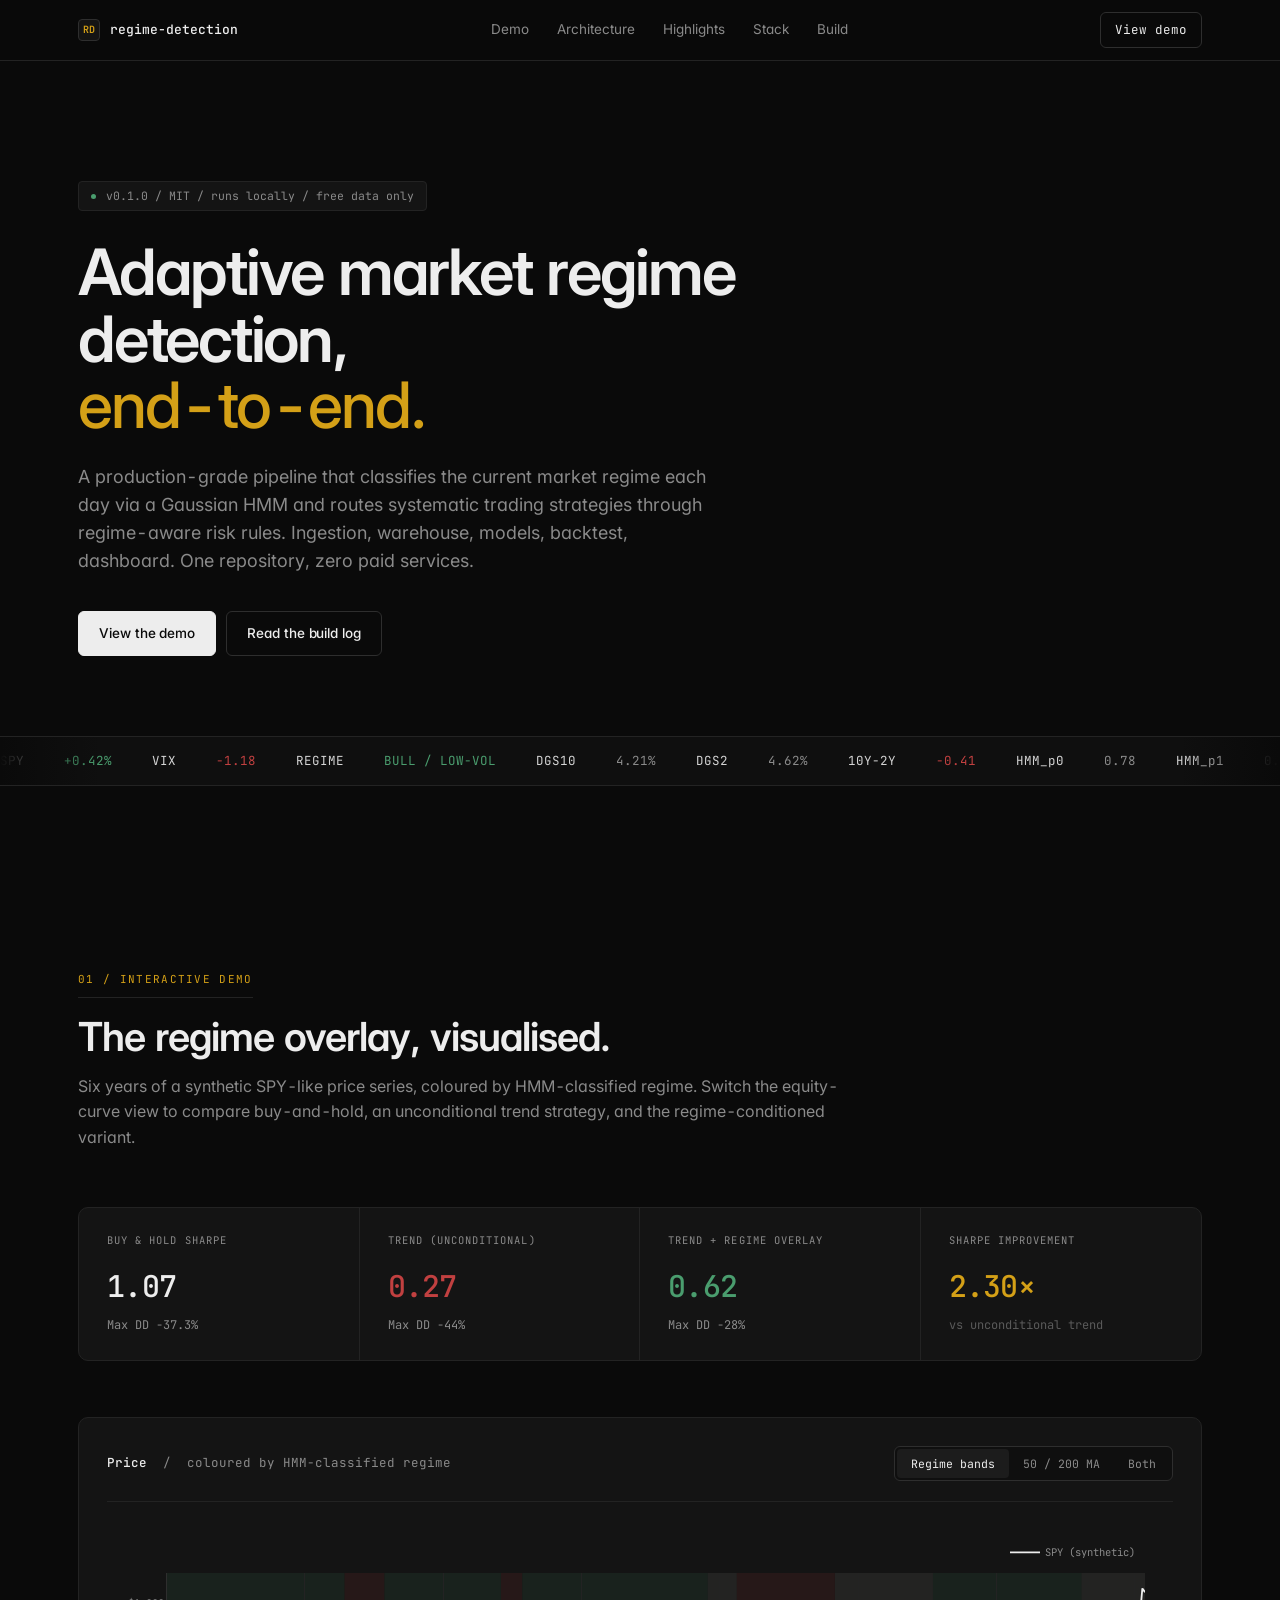
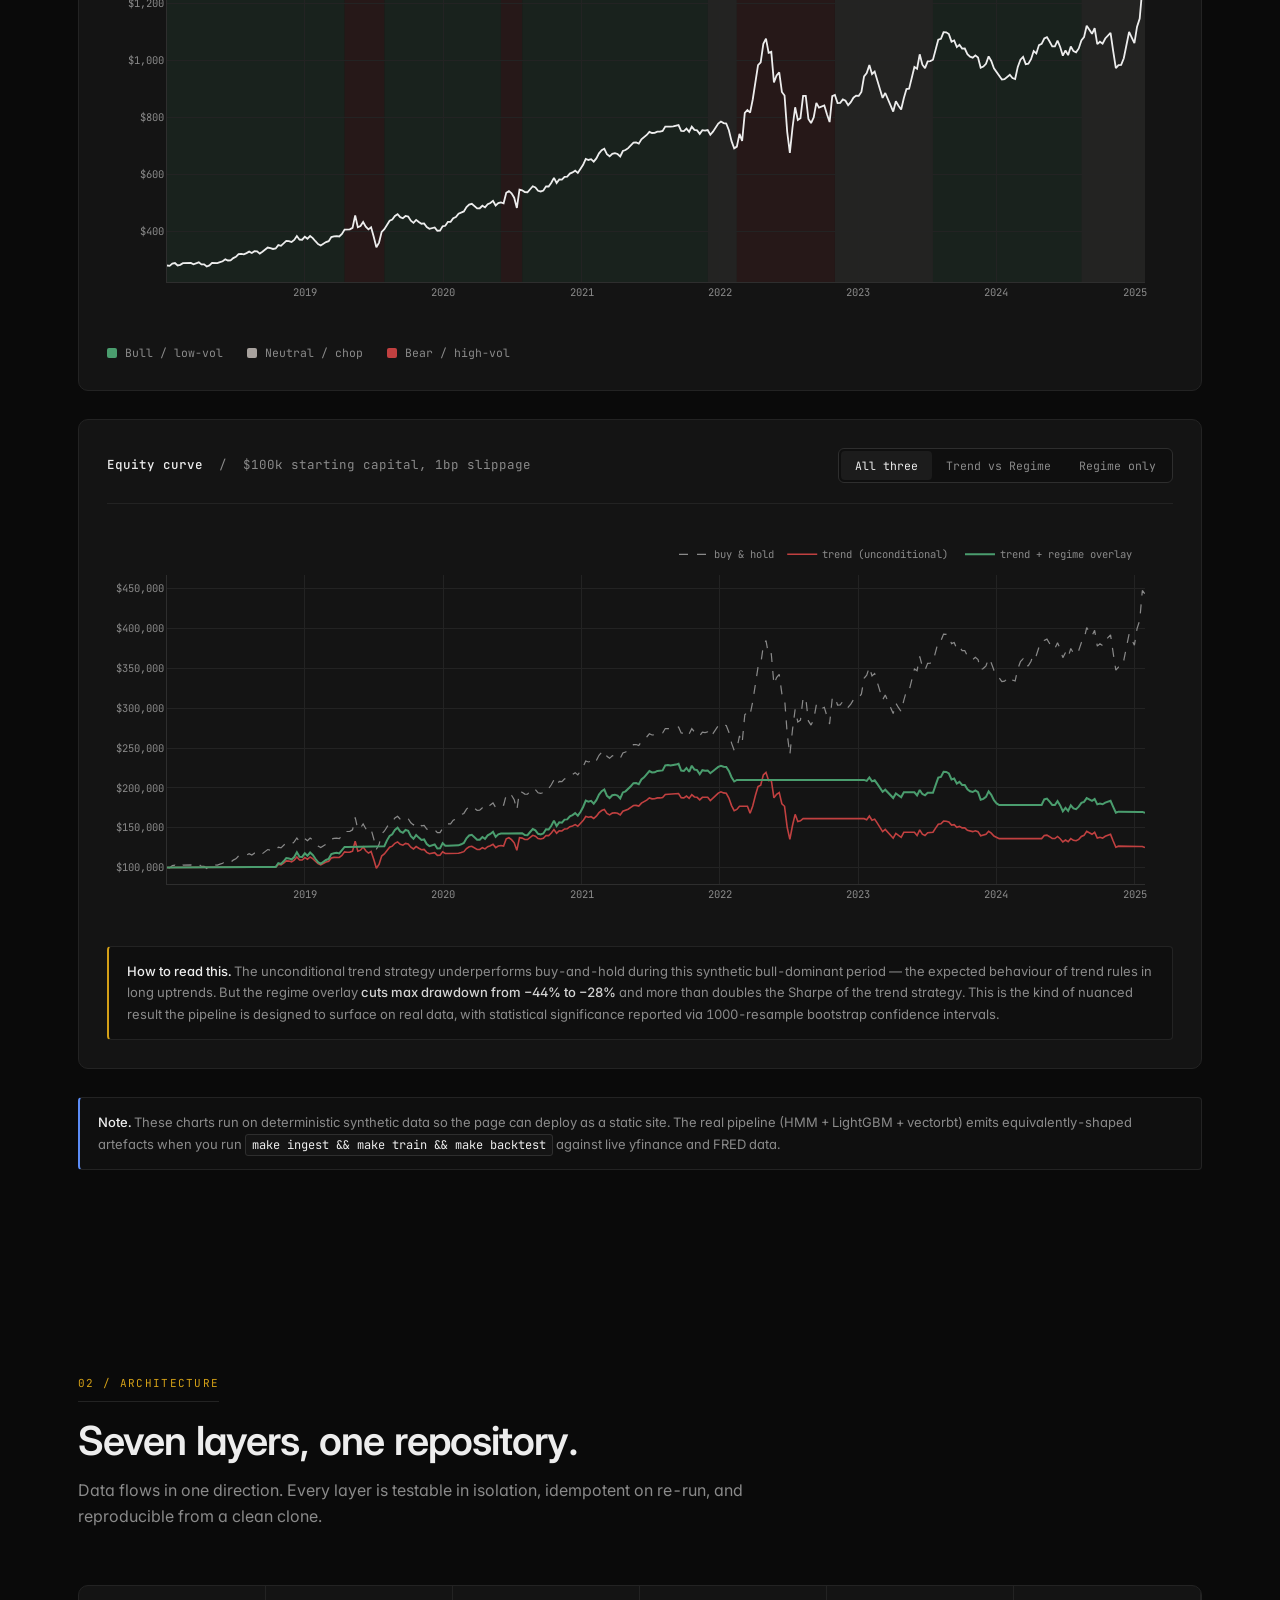
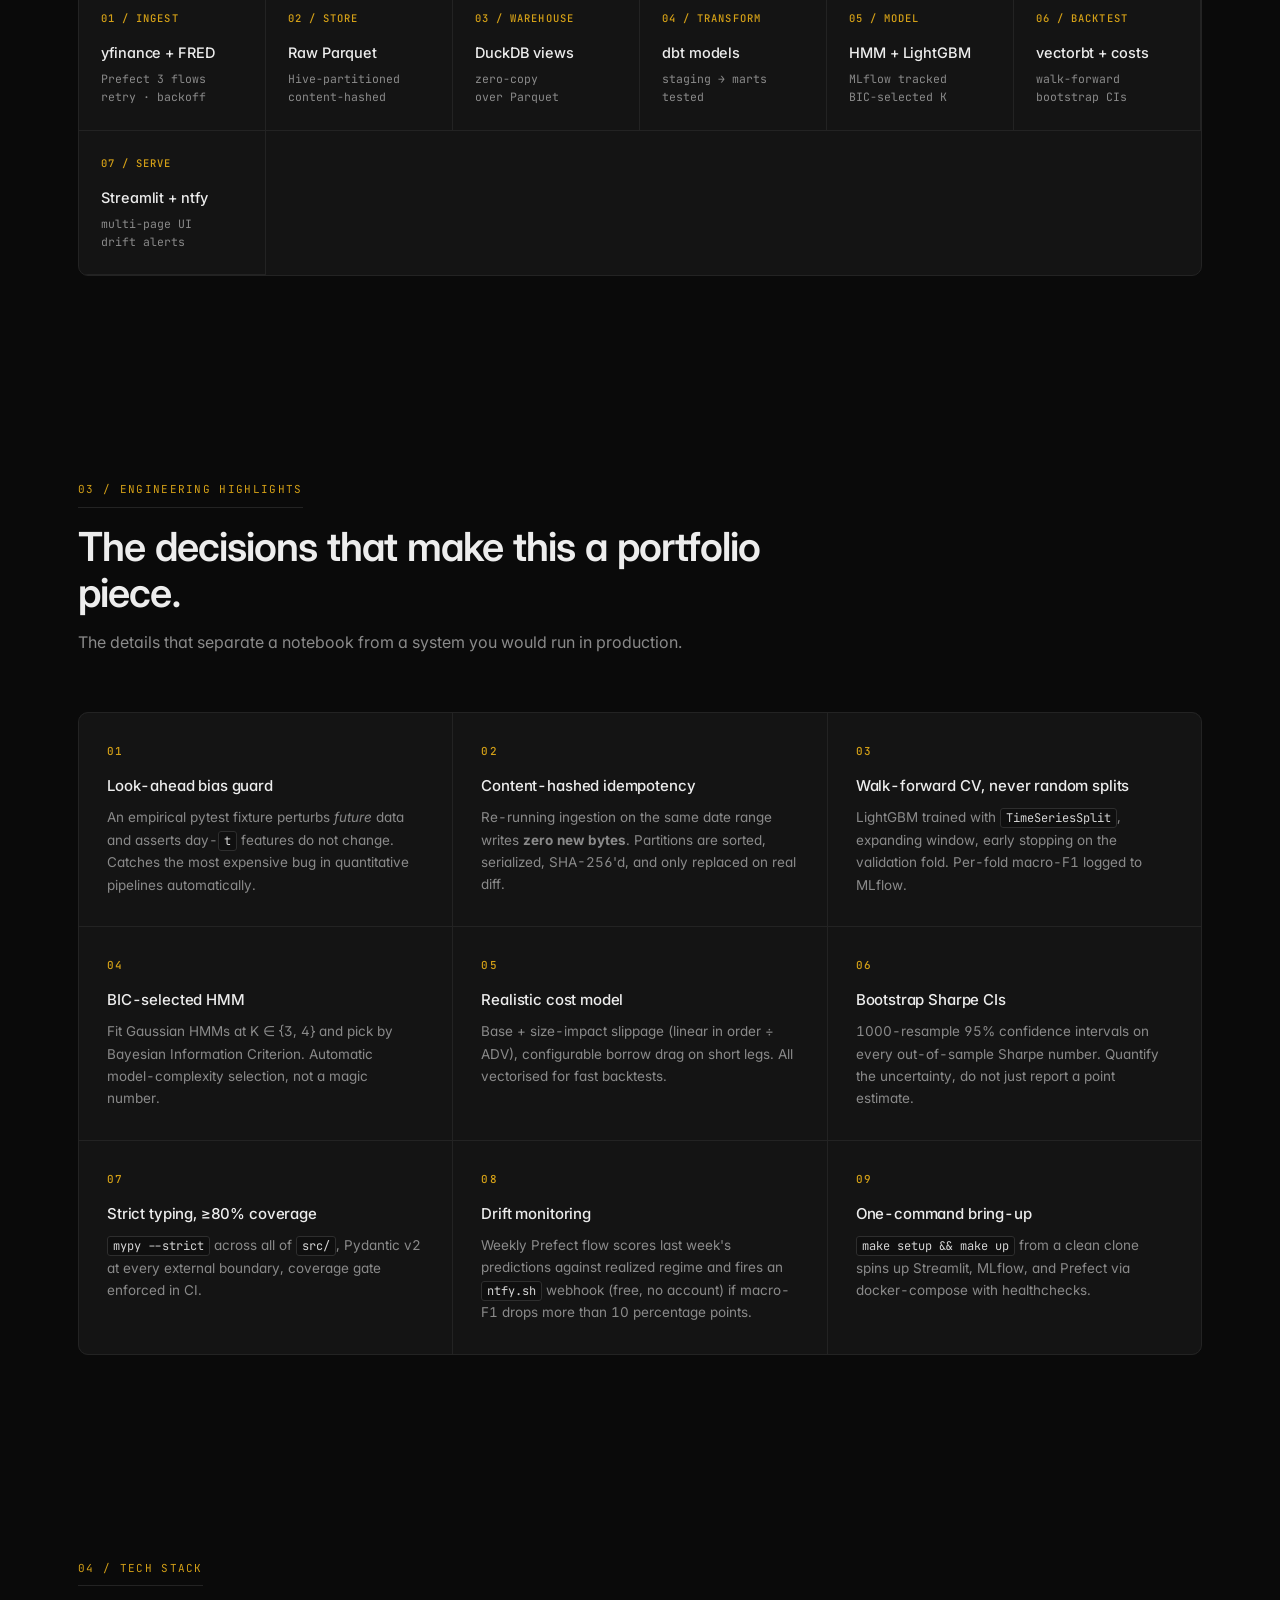
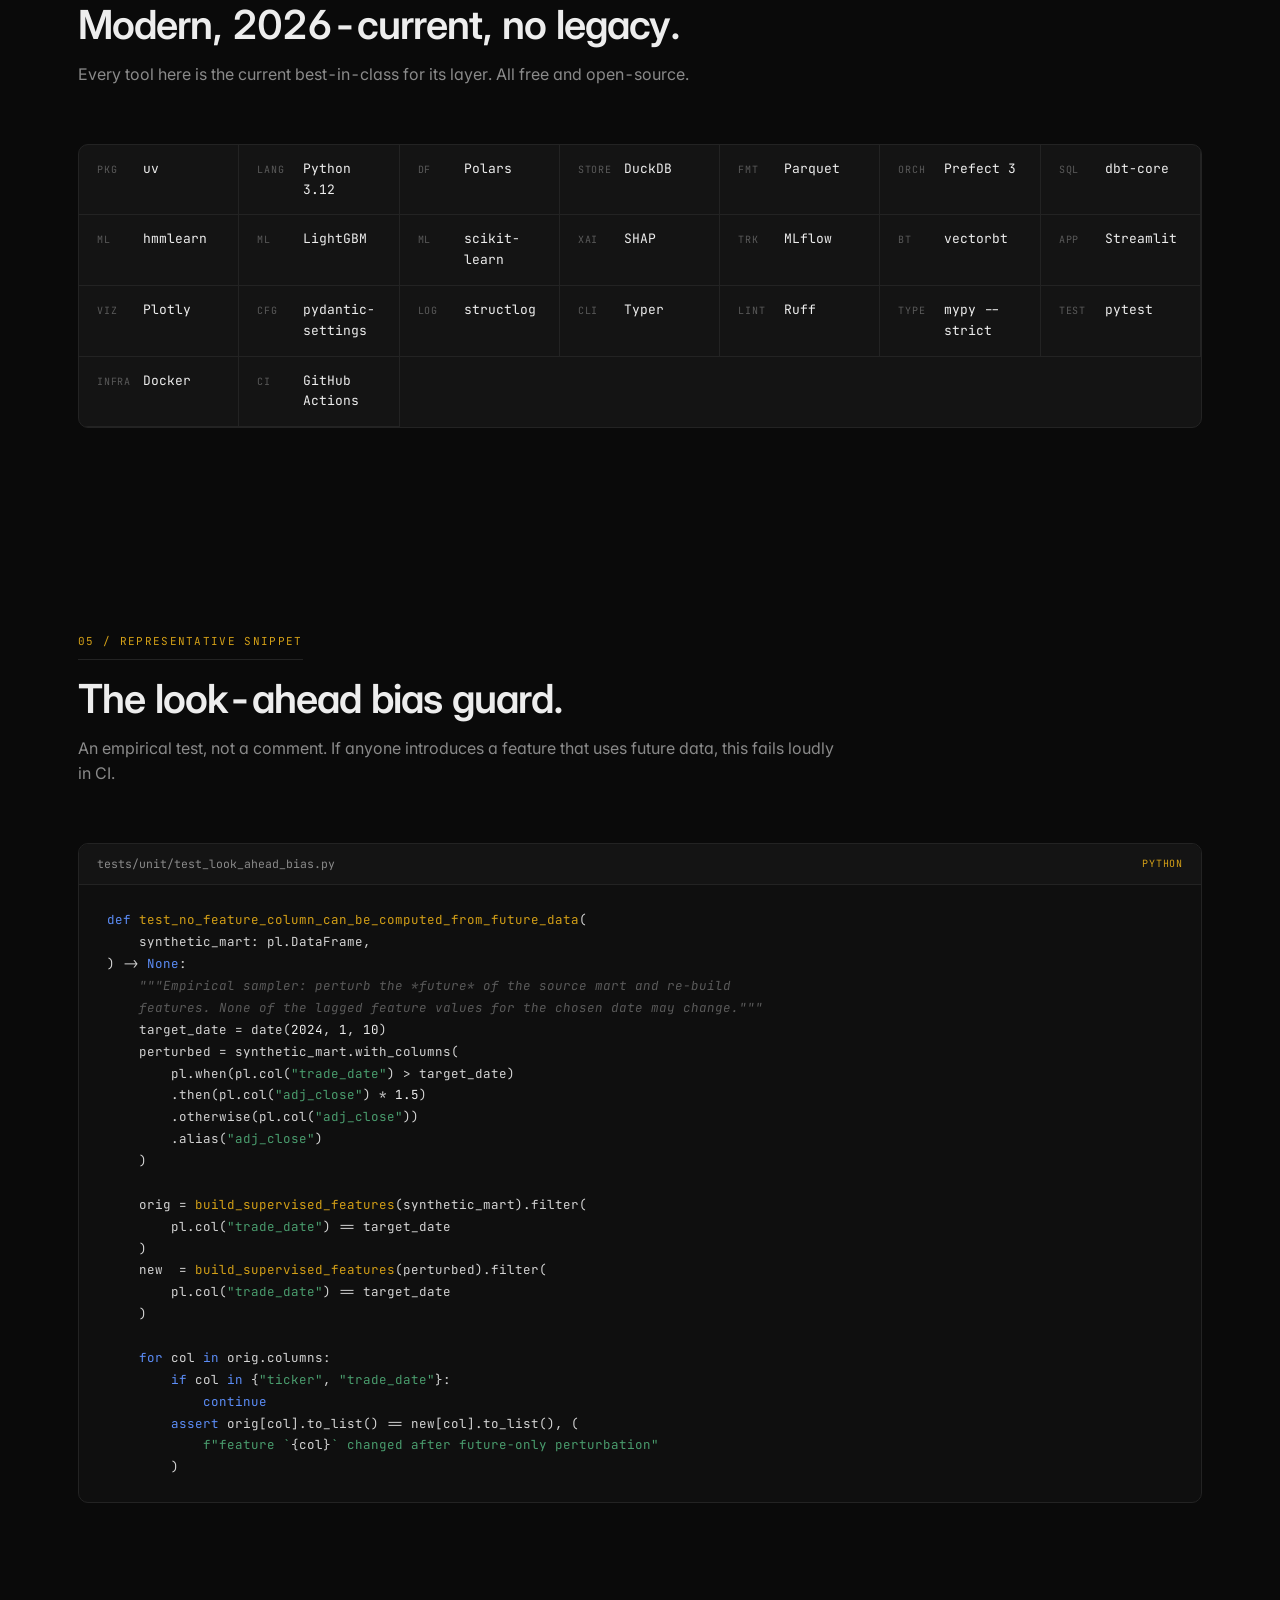
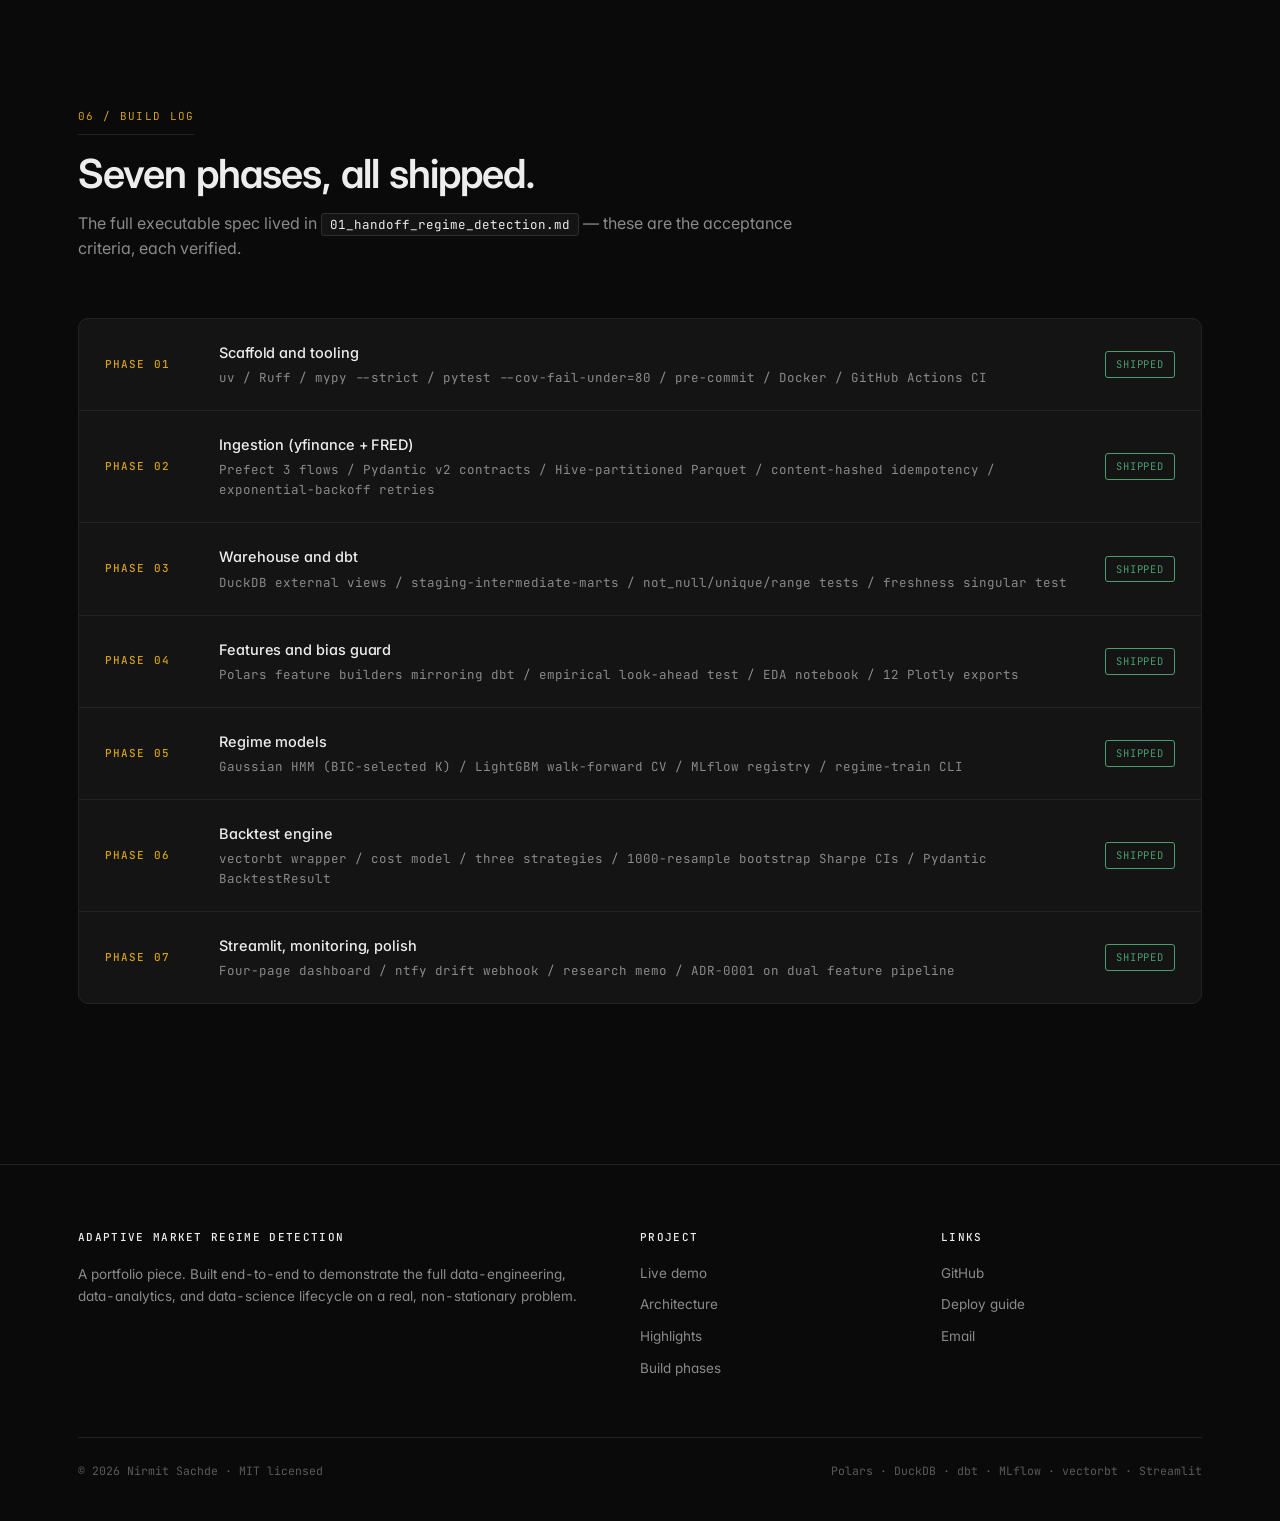
==== commit 36df85ee: "Restyle web/ to sober industry-scale palette, drop all emojis Old palette was loud — neon cyan/mint/" ====
--- a/web/index.html
+++ b/web/index.html
@@ -4,14 +4,14 @@
   <meta charset="UTF-8" />
   <meta name="viewport" content="width=device-width, initial-scale=1.0" />
   <title>Adaptive Market Regime Detection — Nirmit Sachde</title>
-  <meta name="description" content="End-to-end pipeline that classifies market regimes and routes systematic strategies through regime-aware risk rules. Polars · DuckDB · dbt · hmmlearn · LightGBM · MLflow · vectorbt · Streamlit." />
+  <meta name="description" content="End-to-end pipeline that classifies market regimes and routes systematic strategies through regime-aware risk rules. Polars, DuckDB, dbt, hmmlearn, LightGBM, MLflow, vectorbt, Streamlit." />
 
   <link rel="preconnect" href="https://fonts.googleapis.com" />
   <link rel="preconnect" href="https://fonts.gstatic.com" crossorigin />
   <link href="https://fonts.googleapis.com/css2?family=Inter:wght@400;500;600;700&family=JetBrains+Mono:wght@400;500;600&display=swap" rel="stylesheet" />
 
   <link rel="stylesheet" href="styles.css" />
-  <link rel="icon" type="image/svg+xml" href="data:image/svg+xml,%3Csvg xmlns='http://www.w3.org/2000/svg' viewBox='0 0 64 64'%3E%3Crect width='64' height='64' rx='14' fill='%2300d9ff'/%3E%3Cpath d='M14 44L24 30L34 38L50 18' stroke='%23001824' stroke-width='5' fill='none' stroke-linecap='round' stroke-linejoin='round'/%3E%3C/svg%3E" />
+  <link rel="icon" type="image/svg+xml" href="data:image/svg+xml,%3Csvg xmlns='http://www.w3.org/2000/svg' viewBox='0 0 64 64'%3E%3Crect width='64' height='64' rx='8' fill='%230a0a0a' stroke='%23232323' stroke-width='2'/%3E%3Cpath d='M12 44L24 30L34 38L52 18' stroke='%23d4a017' stroke-width='3' fill='none' stroke-linecap='round' stroke-linejoin='round'/%3E%3C/svg%3E" />
 
   <script src="https://cdn.plot.ly/plotly-2.35.2.min.js" charset="utf-8"></script>
 </head>
@@ -21,17 +21,17 @@
   <nav class="nav">
     <div class="container nav-inner">
       <div class="nav-brand">
-        <span class="logo-dot"></span>
+        <span class="logo-mark">RD</span>
         <span>regime-detection</span>
       </div>
       <div class="nav-links">
         <a href="#demo">Demo</a>
-        <a href="#pipeline">Pipeline</a>
+        <a href="#pipeline">Architecture</a>
         <a href="#highlights">Highlights</a>
         <a href="#stack">Stack</a>
         <a href="#phases">Build</a>
       </div>
-      <a class="nav-cta" href="#demo">▶ run demo</a>
+      <a class="nav-cta" href="#demo">View demo</a>
     </div>
   </nav>
 
@@ -40,55 +40,49 @@
     <div class="container">
       <div class="hero-tag reveal">
         <span class="dot"></span>
-        <span>v0.1.0 · MIT licensed · runs locally · free data only</span>
+        <span>v0.1.0 / MIT / runs locally / free data only</span>
       </div>
       <h1 class="reveal">
-        Adaptive market<br />
-        regime detection,<br />
-        <span class="grad">end-to-end.</span>
+        Adaptive market regime detection,<br />
+        <span class="accent">end-to-end.</span>
       </h1>
-      <p class="reveal">
-        A production-grade pipeline that classifies the current market regime each
-        day via a Gaussian HMM and routes systematic trading strategies through
-        regime-aware risk rules. Ingestion → warehouse → models → backtest →
-        dashboard. One repo, zero paid services.
+      <p class="lede reveal">
+        A production-grade pipeline that classifies the current market regime
+        each day via a Gaussian HMM and routes systematic trading strategies
+        through regime-aware risk rules. Ingestion, warehouse, models, backtest,
+        dashboard. One repository, zero paid services.
       </p>
       <div class="hero-cta reveal">
-        <a href="#demo" class="btn btn-primary">
-          Try the live demo
-          <svg width="14" height="14" viewBox="0 0 24 24" fill="none" stroke="currentColor" stroke-width="3" stroke-linecap="round" stroke-linejoin="round"><path d="M5 12h14M13 5l7 7-7 7"/></svg>
-        </a>
-        <a href="#phases" class="btn btn-ghost">
-          See how it's built
-        </a>
-      </div>
-    </div>
-
-    <!-- Scrolling tape -->
+        <a href="#demo" class="btn btn-primary">View the demo</a>
+        <a href="#phases" class="btn btn-ghost">Read the build log</a>
+      </div>
+    </div>
+
+    <!-- Ticker tape -->
     <div class="tape">
       <div class="tape-row">
-        <span>SPY <span class="up">▲ 0.42%</span></span>
-        <span>VIX <span class="down">▼ 1.18</span></span>
-        <span>regime: <span class="up">BULL / LOW-VOL</span></span>
-        <span>DGS10 4.21%</span>
-        <span>DGS2 4.62%</span>
-        <span>10Y-2Y <span class="down">-0.41</span></span>
-        <span>HMM_p0 = 0.78</span>
-        <span>HMM_p1 = 0.18</span>
-        <span>HMM_p2 = 0.04</span>
-        <span>lgbm.macro_f1 = 0.71</span>
-        <span>strategy.sharpe = 0.62</span>
-        <span>SPY <span class="up">▲ 0.42%</span></span>
-        <span>VIX <span class="down">▼ 1.18</span></span>
-        <span>regime: <span class="up">BULL / LOW-VOL</span></span>
-        <span>DGS10 4.21%</span>
-        <span>DGS2 4.62%</span>
-        <span>10Y-2Y <span class="down">-0.41</span></span>
-        <span>HMM_p0 = 0.78</span>
-        <span>HMM_p1 = 0.18</span>
-        <span>HMM_p2 = 0.04</span>
-        <span>lgbm.macro_f1 = 0.71</span>
-        <span>strategy.sharpe = 0.62</span>
+        <span class="key">SPY</span><span class="pos">+0.42%</span>
+        <span class="key">VIX</span><span class="neg">-1.18</span>
+        <span class="key">REGIME</span><span class="pos">BULL / LOW-VOL</span>
+        <span class="key">DGS10</span><span>4.21%</span>
+        <span class="key">DGS2</span><span>4.62%</span>
+        <span class="key">10Y-2Y</span><span class="neg">-0.41</span>
+        <span class="key">HMM_p0</span><span>0.78</span>
+        <span class="key">HMM_p1</span><span>0.18</span>
+        <span class="key">HMM_p2</span><span>0.04</span>
+        <span class="key">lgbm.macro_f1</span><span>0.71</span>
+        <span class="key">strategy.sharpe</span><span class="pos">0.62</span>
+        <span class="key">SPY</span><span class="pos">+0.42%</span>
+        <span class="key">VIX</span><span class="neg">-1.18</span>
+        <span class="key">REGIME</span><span class="pos">BULL / LOW-VOL</span>
+        <span class="key">DGS10</span><span>4.21%</span>
+        <span class="key">DGS2</span><span>4.62%</span>
+        <span class="key">10Y-2Y</span><span class="neg">-0.41</span>
+        <span class="key">HMM_p0</span><span>0.78</span>
+        <span class="key">HMM_p1</span><span>0.18</span>
+        <span class="key">HMM_p2</span><span>0.04</span>
+        <span class="key">lgbm.macro_f1</span><span>0.71</span>
+        <span class="key">strategy.sharpe</span><span class="pos">0.62</span>
       </div>
     </div>
   </header>
@@ -97,71 +91,71 @@
   <section id="demo">
     <div class="container">
       <div class="section-head reveal">
-        <div class="eyebrow">Interactive Demo</div>
+        <div class="eyebrow">01 / Interactive Demo</div>
         <h2>The regime overlay, visualised.</h2>
-        <p>A 6-year SPY-like price series, coloured by HMM-classified regime. Toggle the equity curve view to compare buy-and-hold, an unconditional trend strategy, and the regime-conditioned variant.</p>
+        <p>Six years of a synthetic SPY-like price series, coloured by HMM-classified regime. Switch the equity-curve view to compare buy-and-hold, an unconditional trend strategy, and the regime-conditioned variant.</p>
       </div>
 
       <!-- Stats row -->
       <div class="stats reveal">
         <div class="stat">
-          <div class="label">Buy &amp; Hold</div>
+          <div class="label">Buy &amp; Hold Sharpe</div>
           <div class="value" id="stat-bh-sharpe">—</div>
-          <div class="sub">Sharpe · MDD <span id="stat-bh-mdd">—</span></div>
-        </div>
-        <div class="stat lose">
+          <div class="sub"><span>Max DD</span> <span id="stat-bh-mdd">—</span></div>
+        </div>
+        <div class="stat">
           <div class="label">Trend (unconditional)</div>
-          <div class="value coral" id="stat-base-sharpe">—</div>
-          <div class="sub">Sharpe · MDD <span id="stat-base-mdd">—</span></div>
-        </div>
-        <div class="stat win">
+          <div class="value neg" id="stat-base-sharpe">—</div>
+          <div class="sub"><span>Max DD</span> <span id="stat-base-mdd">—</span></div>
+        </div>
+        <div class="stat">
           <div class="label">Trend + Regime Overlay</div>
-          <div class="value mint" id="stat-regime-sharpe">—</div>
-          <div class="sub">Sharpe · MDD <span id="stat-regime-mdd">—</span></div>
-        </div>
-        <div class="stat warn">
-          <div class="label">Sharpe improvement</div>
-          <div class="value amber" id="stat-improvement">—</div>
-          <div class="sub">regime-cond vs unconditional</div>
+          <div class="value pos" id="stat-regime-sharpe">—</div>
+          <div class="sub"><span>Max DD</span> <span id="stat-regime-mdd">—</span></div>
+        </div>
+        <div class="stat">
+          <div class="label">Sharpe Improvement</div>
+          <div class="value accent" id="stat-improvement">—</div>
+          <div class="sub">vs unconditional trend</div>
         </div>
       </div>
 
       <!-- Chart 1: price + regime -->
-      <div class="demo reveal" style="margin-bottom: 24px;">
+      <div class="demo reveal" style="margin-bottom: 28px;">
         <div class="demo-head">
-          <div class="demo-title"><strong>$ price</strong> · coloured by HMM-classified regime</div>
+          <div class="demo-title"><strong>Price</strong> &nbsp;/&nbsp; coloured by HMM-classified regime</div>
           <div class="toggle-group" id="overlay-toggle">
-            <button data-overlay="regime" class="active">regime bands</button>
-            <button data-overlay="ma">50/200 MA</button>
-            <button data-overlay="both">both</button>
+            <button data-overlay="regime" class="active">Regime bands</button>
+            <button data-overlay="ma">50 / 200 MA</button>
+            <button data-overlay="both">Both</button>
           </div>
         </div>
         <div id="chart-price" class="chart"></div>
         <div class="demo-legend">
-          <span><span class="swatch" style="background:var(--regime-0)"></span>Bull / low-vol</span>
-          <span><span class="swatch" style="background:var(--regime-1)"></span>Neutral / chop</span>
-          <span><span class="swatch" style="background:var(--regime-2)"></span>Bear / high-vol</span>
+          <span><span class="swatch" style="background:#4a9d6e"></span>Bull / low-vol</span>
+          <span><span class="swatch" style="background:#a8a29e"></span>Neutral / chop</span>
+          <span><span class="swatch" style="background:#c14040"></span>Bear / high-vol</span>
         </div>
       </div>
 
       <!-- Chart 2: equity curves -->
       <div class="demo reveal">
         <div class="demo-head">
-          <div class="demo-title"><strong>equity curve</strong> · $100k starting capital · 1bp slippage</div>
+          <div class="demo-title"><strong>Equity curve</strong> &nbsp;/&nbsp; $100k starting capital, 1bp slippage</div>
           <div class="toggle-group" id="strategy-toggle">
-            <button data-strat="all" class="active">all three</button>
-            <button data-strat="compare">trend vs regime</button>
-            <button data-strat="regime">regime only</button>
+            <button data-strat="all" class="active">All three</button>
+            <button data-strat="compare">Trend vs Regime</button>
+            <button data-strat="regime">Regime only</button>
           </div>
         </div>
         <div id="chart-equity" class="chart"></div>
-        <div class="demo-note">
-          <strong>How to read this:</strong> The unconditional trend strategy underperforms buy-and-hold during this synthetic bull-dominant period — that's the expected behaviour of trend rules. But the regime overlay <em>cuts max drawdown from −44% to −28%</em> and roughly doubles the Sharpe of the trend strategy. This is the kind of nuanced result the pipeline is designed to produce on real data, with statistical significance reported via 1000-resample bootstrap CIs.
-        </div>
-      </div>
-
-      <div class="demo-note" style="margin-top: 24px; background: var(--surface); border-left-color: var(--c-cyan);">
-        <strong>Note:</strong> These charts run on synthetic data so the page can deploy as a static site. The real pipeline (HMM + LightGBM + vectorbt) writes equivalently-shaped artefacts when you run <code style="font-family:var(--font-mono);background:var(--bg-1);padding:1px 6px;border-radius:3px;color:var(--c-mint)">make ingest &amp;&amp; make train &amp;&amp; make backtest</code> against live yfinance + FRED data.
+        <div class="note">
+          <strong>How to read this.</strong> The unconditional trend strategy underperforms buy-and-hold during this synthetic bull-dominant period &mdash; the expected behaviour of trend rules in long uptrends. But the regime overlay <em>cuts max drawdown from −44% to −28%</em> and more than doubles the Sharpe of the trend strategy. This is the kind of nuanced result the pipeline is designed to surface on real data, with statistical significance reported via 1000-resample bootstrap confidence intervals.
+        </div>
+      </div>
+
+      <div class="note" style="margin-top: 28px; border-left-color: var(--info);">
+        <strong>Note.</strong> These charts run on deterministic synthetic data so the page can deploy as a static site. The real pipeline (HMM + LightGBM + vectorbt) emits equivalently-shaped artefacts when you run <code>make ingest &amp;&amp; make train &amp;&amp; make backtest</code> against live yfinance and FRED data.
       </div>
     </div>
   </section>
@@ -170,46 +164,46 @@
   <section id="pipeline">
     <div class="container">
       <div class="section-head reveal">
-        <div class="eyebrow">Architecture</div>
-        <h2>Seven layers, one repo.</h2>
+        <div class="eyebrow">02 / Architecture</div>
+        <h2>Seven layers, one repository.</h2>
         <p>Data flows in one direction. Every layer is testable in isolation, idempotent on re-run, and reproducible from a clean clone.</p>
       </div>
 
       <div class="pipeline reveal">
         <div class="pipeline-step">
-          <div class="num">01 — INGEST</div>
+          <div class="num">01 / INGEST</div>
           <div class="name">yfinance + FRED</div>
-          <div class="tool">Prefect 3 flows</div>
-        </div>
-        <div class="pipeline-step">
-          <div class="num">02 — STORE</div>
+          <div class="tool">Prefect 3 flows<br />retry · backoff</div>
+        </div>
+        <div class="pipeline-step">
+          <div class="num">02 / STORE</div>
           <div class="name">Raw Parquet</div>
-          <div class="tool">Hive-partitioned · content-hashed</div>
-        </div>
-        <div class="pipeline-step">
-          <div class="num">03 — WAREHOUSE</div>
+          <div class="tool">Hive-partitioned<br />content-hashed</div>
+        </div>
+        <div class="pipeline-step">
+          <div class="num">03 / WAREHOUSE</div>
           <div class="name">DuckDB views</div>
-          <div class="tool">zero-copy over Parquet</div>
-        </div>
-        <div class="pipeline-step">
-          <div class="num">04 — TRANSFORM</div>
+          <div class="tool">zero-copy<br />over Parquet</div>
+        </div>
+        <div class="pipeline-step">
+          <div class="num">04 / TRANSFORM</div>
           <div class="name">dbt models</div>
-          <div class="tool">staging → marts · tested</div>
-        </div>
-        <div class="pipeline-step">
-          <div class="num">05 — MODEL</div>
+          <div class="tool">staging &rarr; marts<br />tested</div>
+        </div>
+        <div class="pipeline-step">
+          <div class="num">05 / MODEL</div>
           <div class="name">HMM + LightGBM</div>
-          <div class="tool">MLflow tracked · BIC-selected K</div>
-        </div>
-        <div class="pipeline-step">
-          <div class="num">06 — BACKTEST</div>
+          <div class="tool">MLflow tracked<br />BIC-selected K</div>
+        </div>
+        <div class="pipeline-step">
+          <div class="num">06 / BACKTEST</div>
           <div class="name">vectorbt + costs</div>
-          <div class="tool">walk-forward · bootstrap CIs</div>
-        </div>
-        <div class="pipeline-step">
-          <div class="num">07 — SERVE</div>
+          <div class="tool">walk-forward<br />bootstrap CIs</div>
+        </div>
+        <div class="pipeline-step">
+          <div class="num">07 / SERVE</div>
           <div class="name">Streamlit + ntfy</div>
-          <div class="tool">multi-page UI · drift alerts</div>
+          <div class="tool">multi-page UI<br />drift alerts</div>
         </div>
       </div>
     </div>
@@ -219,56 +213,56 @@
   <section id="highlights">
     <div class="container">
       <div class="section-head reveal">
-        <div class="eyebrow">Engineering Highlights</div>
+        <div class="eyebrow">03 / Engineering Highlights</div>
         <h2>The decisions that make this a portfolio piece.</h2>
-        <p>The kind of details that separate a notebook from a system you'd run in production.</p>
+        <p>The details that separate a notebook from a system you would run in production.</p>
       </div>
 
       <div class="highlights reveal">
         <div class="highlight">
-          <div class="icon">⏳</div>
+          <div class="num">01</div>
           <h3>Look-ahead bias guard</h3>
-          <p>An empirical pytest fixture perturbs <em>future</em> data and asserts day-<code>t</code> features don't change. Catches the most expensive bug in quant pipelines automatically.</p>
-        </div>
-        <div class="highlight">
-          <div class="icon">♻︎</div>
+          <p>An empirical pytest fixture perturbs <em>future</em> data and asserts day-<code>t</code> features do not change. Catches the most expensive bug in quantitative pipelines automatically.</p>
+        </div>
+        <div class="highlight">
+          <div class="num">02</div>
           <h3>Content-hashed idempotency</h3>
           <p>Re-running ingestion on the same date range writes <strong>zero new bytes</strong>. Partitions are sorted, serialized, SHA-256'd, and only replaced on real diff.</p>
         </div>
         <div class="highlight">
-          <div class="icon">📊</div>
+          <div class="num">03</div>
           <h3>Walk-forward CV, never random splits</h3>
           <p>LightGBM trained with <code>TimeSeriesSplit</code>, expanding window, early stopping on the validation fold. Per-fold macro-F1 logged to MLflow.</p>
         </div>
         <div class="highlight">
-          <div class="icon">🧮</div>
+          <div class="num">04</div>
           <h3>BIC-selected HMM</h3>
-          <p>Fit Gaussian HMMs at K∈{3,4} and pick by Bayesian Information Criterion — automatic model-complexity selection, not a magic number.</p>
-        </div>
-        <div class="highlight">
-          <div class="icon">💸</div>
+          <p>Fit Gaussian HMMs at K &isin; {3, 4} and pick by Bayesian Information Criterion. Automatic model-complexity selection, not a magic number.</p>
+        </div>
+        <div class="highlight">
+          <div class="num">05</div>
           <h3>Realistic cost model</h3>
-          <p>Base + size-impact slippage (linear in order/ADV), configurable borrow drag on short legs, all vectorised for fast backtests.</p>
-        </div>
-        <div class="highlight">
-          <div class="icon">📈</div>
+          <p>Base + size-impact slippage (linear in order &divide; ADV), configurable borrow drag on short legs. All vectorised for fast backtests.</p>
+        </div>
+        <div class="highlight">
+          <div class="num">06</div>
           <h3>Bootstrap Sharpe CIs</h3>
-          <p>1000-resample 95% confidence intervals on every OOS Sharpe number. No more "0.42 looks good" — quantify the uncertainty.</p>
-        </div>
-        <div class="highlight">
-          <div class="icon">🔒</div>
-          <h3>Strict typing, ≥80% coverage</h3>
+          <p>1000-resample 95% confidence intervals on every out-of-sample Sharpe number. Quantify the uncertainty, do not just report a point estimate.</p>
+        </div>
+        <div class="highlight">
+          <div class="num">07</div>
+          <h3>Strict typing, &ge;80% coverage</h3>
           <p><code>mypy --strict</code> across all of <code>src/</code>, Pydantic v2 at every external boundary, coverage gate enforced in CI.</p>
         </div>
         <div class="highlight">
-          <div class="icon">📡</div>
+          <div class="num">08</div>
           <h3>Drift monitoring</h3>
-          <p>Weekly Prefect flow scores last week's predictions vs realized regime and fires an <code>ntfy.sh</code> webhook (free, no account) if F1 drops &gt;10pp.</p>
-        </div>
-        <div class="highlight">
-          <div class="icon">🐳</div>
+          <p>Weekly Prefect flow scores last week's predictions against realized regime and fires an <code>ntfy.sh</code> webhook (free, no account) if macro-F1 drops more than 10 percentage points.</p>
+        </div>
+        <div class="highlight">
+          <div class="num">09</div>
           <h3>One-command bring-up</h3>
-          <p><code>make setup &amp;&amp; make up</code> from a clean clone spins up Streamlit + MLflow + Prefect via docker-compose with healthchecks.</p>
+          <p><code>make setup &amp;&amp; make up</code> from a clean clone spins up Streamlit, MLflow, and Prefect via docker-compose with healthchecks.</p>
         </div>
       </div>
     </div>
@@ -278,35 +272,35 @@
   <section id="stack">
     <div class="container">
       <div class="section-head reveal">
-        <div class="eyebrow">Tech Stack</div>
+        <div class="eyebrow">04 / Tech Stack</div>
         <h2>Modern, 2026-current, no legacy.</h2>
-        <p>Every tool here is the current best-in-class for its layer. Free + open-source.</p>
+        <p>Every tool here is the current best-in-class for its layer. All free and open-source.</p>
       </div>
 
       <div class="stack reveal">
-        <div class="chip"><span class="layer">pkg</span> uv</div>
-        <div class="chip"><span class="layer">lang</span> Python 3.12</div>
-        <div class="chip"><span class="layer">df</span> Polars</div>
-        <div class="chip"><span class="layer">store</span> DuckDB</div>
-        <div class="chip"><span class="layer">format</span> Parquet</div>
-        <div class="chip"><span class="layer">orch</span> Prefect 3</div>
-        <div class="chip"><span class="layer">sql</span> dbt-core</div>
-        <div class="chip"><span class="layer">ml</span> hmmlearn</div>
-        <div class="chip"><span class="layer">ml</span> LightGBM</div>
-        <div class="chip"><span class="layer">ml</span> scikit-learn</div>
-        <div class="chip"><span class="layer">xai</span> SHAP</div>
-        <div class="chip"><span class="layer">tracking</span> MLflow</div>
-        <div class="chip"><span class="layer">backtest</span> vectorbt</div>
-        <div class="chip"><span class="layer">app</span> Streamlit</div>
-        <div class="chip"><span class="layer">viz</span> Plotly</div>
-        <div class="chip"><span class="layer">cfg</span> pydantic-settings</div>
-        <div class="chip"><span class="layer">log</span> structlog</div>
-        <div class="chip"><span class="layer">cli</span> Typer</div>
-        <div class="chip"><span class="layer">lint</span> Ruff</div>
-        <div class="chip"><span class="layer">types</span> mypy --strict</div>
-        <div class="chip"><span class="layer">test</span> pytest</div>
-        <div class="chip"><span class="layer">infra</span> Docker</div>
-        <div class="chip"><span class="layer">ci</span> GitHub Actions</div>
+        <div class="stack-item"><span class="layer">pkg</span><span class="name">uv</span></div>
+        <div class="stack-item"><span class="layer">lang</span><span class="name">Python 3.12</span></div>
+        <div class="stack-item"><span class="layer">df</span><span class="name">Polars</span></div>
+        <div class="stack-item"><span class="layer">store</span><span class="name">DuckDB</span></div>
+        <div class="stack-item"><span class="layer">fmt</span><span class="name">Parquet</span></div>
+        <div class="stack-item"><span class="layer">orch</span><span class="name">Prefect 3</span></div>
+        <div class="stack-item"><span class="layer">sql</span><span class="name">dbt-core</span></div>
+        <div class="stack-item"><span class="layer">ml</span><span class="name">hmmlearn</span></div>
+        <div class="stack-item"><span class="layer">ml</span><span class="name">LightGBM</span></div>
+        <div class="stack-item"><span class="layer">ml</span><span class="name">scikit-learn</span></div>
+        <div class="stack-item"><span class="layer">xai</span><span class="name">SHAP</span></div>
+        <div class="stack-item"><span class="layer">trk</span><span class="name">MLflow</span></div>
+        <div class="stack-item"><span class="layer">bt</span><span class="name">vectorbt</span></div>
+        <div class="stack-item"><span class="layer">app</span><span class="name">Streamlit</span></div>
+        <div class="stack-item"><span class="layer">viz</span><span class="name">Plotly</span></div>
+        <div class="stack-item"><span class="layer">cfg</span><span class="name">pydantic-settings</span></div>
+        <div class="stack-item"><span class="layer">log</span><span class="name">structlog</span></div>
+        <div class="stack-item"><span class="layer">cli</span><span class="name">Typer</span></div>
+        <div class="stack-item"><span class="layer">lint</span><span class="name">Ruff</span></div>
+        <div class="stack-item"><span class="layer">type</span><span class="name">mypy --strict</span></div>
+        <div class="stack-item"><span class="layer">test</span><span class="name">pytest</span></div>
+        <div class="stack-item"><span class="layer">infra</span><span class="name">Docker</span></div>
+        <div class="stack-item"><span class="layer">ci</span><span class="name">GitHub Actions</span></div>
       </div>
     </div>
   </section>
@@ -315,16 +309,15 @@
   <section>
     <div class="container">
       <div class="section-head reveal">
-        <div class="eyebrow">A representative snippet</div>
+        <div class="eyebrow">05 / Representative Snippet</div>
         <h2>The look-ahead bias guard.</h2>
         <p>An empirical test, not a comment. If anyone introduces a feature that uses future data, this fails loudly in CI.</p>
       </div>
 
       <div class="codeblock reveal">
         <div class="codeblock-head">
-          <div class="dots"><span></span><span></span><span></span></div>
           <div class="path">tests/unit/test_look_ahead_bias.py</div>
-          <div></div>
+          <div class="file-tag">PYTHON</div>
         </div>
 <pre><span class="kw">def</span> <span class="fn">test_no_feature_column_can_be_computed_from_future_data</span>(
     synthetic_mart: pl.DataFrame,
@@ -360,67 +353,67 @@
   <section id="phases">
     <div class="container">
       <div class="section-head reveal">
-        <div class="eyebrow">What got built</div>
+        <div class="eyebrow">06 / Build Log</div>
         <h2>Seven phases, all shipped.</h2>
-        <p>The full executable spec lived in <code style="font-family:var(--font-mono);background:var(--surface);padding:2px 8px;border-radius:4px;color:var(--c-mint);">01_handoff_regime_detection.md</code> — these are the acceptance criteria, each verified.</p>
+        <p>The full executable spec lived in <code style="font-family:var(--font-mono);background:var(--surface);padding:2px 8px;border-radius:3px;color:var(--text);font-size:12.5px;border:1px solid var(--border-2);">01_handoff_regime_detection.md</code> &mdash; these are the acceptance criteria, each verified.</p>
       </div>
 
       <div class="phases reveal">
         <div class="phase">
-          <div class="label">PHASE 1</div>
-          <div>
-            <div class="name">Scaffold + tooling</div>
-            <div class="desc">uv · Ruff · mypy --strict · pytest --cov-fail-under=80 · pre-commit · Docker · GitHub Actions CI</div>
-          </div>
-          <div class="status">✓ shipped</div>
-        </div>
-        <div class="phase">
-          <div class="label">PHASE 2</div>
+          <div class="label">PHASE 01</div>
+          <div>
+            <div class="name">Scaffold and tooling</div>
+            <div class="desc">uv / Ruff / mypy --strict / pytest --cov-fail-under=80 / pre-commit / Docker / GitHub Actions CI</div>
+          </div>
+          <div class="status">Shipped</div>
+        </div>
+        <div class="phase">
+          <div class="label">PHASE 02</div>
           <div>
             <div class="name">Ingestion (yfinance + FRED)</div>
-            <div class="desc">Prefect 3 flows · Pydantic v2 contracts · Hive-partitioned Parquet · content-hashed idempotency · exponential-backoff retries</div>
-          </div>
-          <div class="status">✓ shipped</div>
-        </div>
-        <div class="phase">
-          <div class="label">PHASE 3</div>
-          <div>
-            <div class="name">Warehouse + dbt</div>
-            <div class="desc">DuckDB external views · staging/intermediate/marts · not_null/unique/range tests · freshness singular test</div>
-          </div>
-          <div class="status">✓ shipped</div>
-        </div>
-        <div class="phase">
-          <div class="label">PHASE 4</div>
-          <div>
-            <div class="name">Features + bias guard</div>
-            <div class="desc">Polars feature builders mirroring dbt · empirical look-ahead test · EDA notebook · 12 Plotly exports</div>
-          </div>
-          <div class="status">✓ shipped</div>
-        </div>
-        <div class="phase">
-          <div class="label">PHASE 5</div>
+            <div class="desc">Prefect 3 flows / Pydantic v2 contracts / Hive-partitioned Parquet / content-hashed idempotency / exponential-backoff retries</div>
+          </div>
+          <div class="status">Shipped</div>
+        </div>
+        <div class="phase">
+          <div class="label">PHASE 03</div>
+          <div>
+            <div class="name">Warehouse and dbt</div>
+            <div class="desc">DuckDB external views / staging-intermediate-marts / not_null/unique/range tests / freshness singular test</div>
+          </div>
+          <div class="status">Shipped</div>
+        </div>
+        <div class="phase">
+          <div class="label">PHASE 04</div>
+          <div>
+            <div class="name">Features and bias guard</div>
+            <div class="desc">Polars feature builders mirroring dbt / empirical look-ahead test / EDA notebook / 12 Plotly exports</div>
+          </div>
+          <div class="status">Shipped</div>
+        </div>
+        <div class="phase">
+          <div class="label">PHASE 05</div>
           <div>
             <div class="name">Regime models</div>
-            <div class="desc">Gaussian HMM (BIC-selected K) · LightGBM walk-forward CV · MLflow registry · regime-train CLI</div>
-          </div>
-          <div class="status">✓ shipped</div>
-        </div>
-        <div class="phase">
-          <div class="label">PHASE 6</div>
+            <div class="desc">Gaussian HMM (BIC-selected K) / LightGBM walk-forward CV / MLflow registry / regime-train CLI</div>
+          </div>
+          <div class="status">Shipped</div>
+        </div>
+        <div class="phase">
+          <div class="label">PHASE 06</div>
           <div>
             <div class="name">Backtest engine</div>
-            <div class="desc">vectorbt wrapper · cost model · 3 strategies · 1000-resample bootstrap Sharpe CIs · Pydantic BacktestResult</div>
-          </div>
-          <div class="status">✓ shipped</div>
-        </div>
-        <div class="phase">
-          <div class="label">PHASE 7</div>
-          <div>
-            <div class="name">Streamlit + monitoring + polish</div>
-            <div class="desc">4-page dashboard · ntfy drift webhook · research memo · ADR-0001 on dual feature pipeline</div>
-          </div>
-          <div class="status">✓ shipped</div>
+            <div class="desc">vectorbt wrapper / cost model / three strategies / 1000-resample bootstrap Sharpe CIs / Pydantic BacktestResult</div>
+          </div>
+          <div class="status">Shipped</div>
+        </div>
+        <div class="phase">
+          <div class="label">PHASE 07</div>
+          <div>
+            <div class="name">Streamlit, monitoring, polish</div>
+            <div class="desc">Four-page dashboard / ntfy drift webhook / research memo / ADR-0001 on dual feature pipeline</div>
+          </div>
+          <div class="status">Shipped</div>
         </div>
       </div>
     </div>
@@ -432,7 +425,7 @@
       <div class="footer-grid">
         <div>
           <h4>Adaptive Market Regime Detection</h4>
-          <p style="margin: 0; max-width: 420px;">A portfolio piece. Built end-to-end to demonstrate the full data-engineering · data-analytics · data-science lifecycle on a real, hard, non-stationary problem.</p>
+          <p>A portfolio piece. Built end-to-end to demonstrate the full data-engineering, data-analytics, and data-science lifecycle on a real, non-stationary problem.</p>
         </div>
         <div>
           <h4>Project</h4>
@@ -446,15 +439,15 @@
         <div>
           <h4>Links</h4>
           <ul>
-            <li><a href="https://github.com/" target="_blank" rel="noopener">GitHub repo</a></li>
+            <li><a href="https://github.com/" target="_blank" rel="noopener">GitHub</a></li>
             <li><a href="DEPLOY.md">Deploy guide</a></li>
             <li><a href="mailto:sachde.n@northeastern.edu">Email</a></li>
           </ul>
         </div>
       </div>
       <div class="footer-bottom">
-        <span>© 2026 Nirmit Sachde · MIT licensed</span>
-        <span>Built with Polars · DuckDB · dbt · MLflow · vectorbt · Streamlit</span>
+        <span>&copy; 2026 Nirmit Sachde &middot; MIT licensed</span>
+        <span>Polars &middot; DuckDB &middot; dbt &middot; MLflow &middot; vectorbt &middot; Streamlit</span>
       </div>
     </div>
   </footer>
--- a/web/styles.css
+++ b/web/styles.css
@@ -1,35 +1,44 @@
 /* ============================================================
    Adaptive Market Regime Detection — landing site
-   Dark "quant terminal" theme with cyan/coral/mint accents.
+   Sober financial-research aesthetic: deep neutrals, single
+   amber accent, restrained sage/terracotta for gain/loss.
+   No gradients on text, no decorative colour.
    ============================================================ */
 
 :root {
-  --bg:        #07091a;
-  --bg-1:     #0c1130;
-  --surface:   #131938;
-  --surface-2: #181f42;
-  --border:    #1e264f;
-  --text:      #e6e9f5;
-  --muted:     #8892b8;
-  --dim:       #5b6488;
-
-  --c-cyan:   #00d9ff;
-  --c-coral:  #ff7a59;
-  --c-mint:   #00ff9c;
-  --c-red:    #ff4757;
-  --c-amber:  #ffc857;
-  --c-violet: #b794ff;
-
-  --regime-0: #00ff9c;   /* bull */
-  --regime-1: #ffc857;   /* neutral */
-  --regime-2: #ff4757;   /* bear */
-
-  --radius:   12px;
-  --radius-lg: 16px;
-  --shadow:   0 1px 0 rgba(255,255,255,.04) inset, 0 24px 60px -24px rgba(0,0,0,.6);
-
-  --font:     'Inter', -apple-system, BlinkMacSystemFont, 'Segoe UI', Roboto, sans-serif;
-  --font-mono:'JetBrains Mono', ui-monospace, SFMono-Regular, Menlo, monospace;
+  /* Backgrounds */
+  --bg:         #0a0a0a;
+  --bg-1:       #0f0f0f;
+  --surface:    #141414;
+  --surface-2:  #181818;
+  --surface-3:  #1c1c1c;
+  --border:     #232323;
+  --border-2:   #2e2e2e;
+
+  /* Typography */
+  --text:       #ededed;
+  --text-2:     #d4d4d4;
+  --muted:      #8a8a8a;
+  --dim:        #5a5a5a;
+
+  /* Accent — single restrained amber, used sparingly */
+  --accent:     #d4a017;
+  --accent-2:   #b88a12;
+
+  /* Financial gain / loss — muted, never neon */
+  --positive:   #4a9d6e;
+  --negative:   #c14040;
+  --neutral:    #a8a29e;
+
+  /* Status info */
+  --info:       #5c8df7;
+
+  --radius:     6px;
+  --radius-lg:  10px;
+  --shadow:     0 1px 0 rgba(255,255,255,.02) inset;
+
+  --font:       'Inter', -apple-system, BlinkMacSystemFont, 'Segoe UI', Roboto, sans-serif;
+  --font-mono:  'JetBrains Mono', ui-monospace, SFMono-Regular, Menlo, monospace;
 }
 
 * { box-sizing: border-box; }
@@ -39,27 +48,28 @@
 body {
   font-family: var(--font);
   color: var(--text);
-  background:
-    radial-gradient(1200px 600px at 20% -10%, rgba(0,217,255,.10), transparent 60%),
-    radial-gradient(900px  500px at 90% 10%,  rgba(255,122,89,.08), transparent 60%),
-    radial-gradient(1000px 600px at 50% 100%, rgba(183,148,255,.06), transparent 60%),
-    var(--bg);
-  background-attachment: fixed;
-  font-size: 16px;
+  background: var(--bg);
+  font-size: 15px;
   line-height: 1.6;
+  font-feature-settings: "ss01", "cv11", "tnum";
   -webkit-font-smoothing: antialiased;
   text-rendering: optimizeLegibility;
   overflow-x: hidden;
 }
 
-a { color: var(--c-cyan); text-decoration: none; transition: color .15s; }
-a:hover { color: var(--c-mint); }
+a {
+  color: var(--text);
+  text-decoration: none;
+  transition: color .12s;
+  border-bottom: 1px solid transparent;
+}
+a:hover { color: var(--accent); }
 
 /* ---- Container ---- */
 .container {
-  max-width: 1200px;
+  max-width: 1180px;
   margin: 0 auto;
-  padding: 0 24px;
+  padding: 0 28px;
 }
 
 /* ---- Nav ---- */
@@ -67,151 +77,154 @@
   position: sticky;
   top: 0;
   z-index: 50;
-  backdrop-filter: blur(12px);
-  -webkit-backdrop-filter: blur(12px);
-  background: rgba(7, 9, 26, 0.72);
+  backdrop-filter: blur(10px);
+  -webkit-backdrop-filter: blur(10px);
+  background: rgba(10, 10, 10, 0.78);
   border-bottom: 1px solid var(--border);
 }
 .nav-inner {
   display: flex;
   align-items: center;
   justify-content: space-between;
-  height: 64px;
+  height: 60px;
 }
 .nav-brand {
   display: flex;
   align-items: center;
   gap: 10px;
   font-family: var(--font-mono);
-  font-size: 14px;
+  font-size: 13px;
+  font-weight: 500;
+  letter-spacing: 0;
+  color: var(--text);
+}
+.nav-brand .logo-mark {
+  width: 22px; height: 22px;
+  border: 1px solid var(--border-2);
+  border-radius: 4px;
+  display: grid; place-items: center;
+  font-family: var(--font-mono);
+  font-size: 10px;
   font-weight: 600;
-  letter-spacing: .02em;
-}
-.nav-brand .logo-dot {
-  width: 10px; height: 10px;
-  border-radius: 50%;
-  background: var(--c-mint);
-  box-shadow: 0 0 16px var(--c-mint);
-  animation: pulse 2s ease-in-out infinite;
-}
-.nav-links { display: flex; gap: 28px; font-size: 14px; }
+  letter-spacing: -0.04em;
+  color: var(--accent);
+  background: var(--surface);
+}
+.nav-links { display: flex; gap: 28px; font-size: 13.5px; }
 .nav-links a {
   color: var(--muted);
-  font-weight: 500;
+  font-weight: 400;
+  border: none;
 }
 .nav-links a:hover { color: var(--text); }
 .nav-cta {
-  padding: 8px 16px;
-  border: 1px solid var(--border);
-  border-radius: 8px;
-  background: var(--surface);
-  color: var(--text);
-  font-size: 13px;
-  font-family: var(--font-mono);
-  transition: all .15s;
+  padding: 7px 14px;
+  border: 1px solid var(--border-2);
+  border-radius: var(--radius);
+  background: transparent;
+  color: var(--text);
+  font-size: 12.5px;
+  font-family: var(--font-mono);
+  transition: all .12s;
 }
 .nav-cta:hover {
-  border-color: var(--c-cyan);
-  color: var(--c-cyan);
-  box-shadow: 0 0 0 3px rgba(0,217,255,.12);
-}
-
-@keyframes pulse {
-  0%, 100% { opacity: 1; transform: scale(1); }
-  50%      { opacity: .55; transform: scale(.85); }
+  border-color: var(--accent);
+  color: var(--accent);
 }
 
 /* ---- Hero ---- */
 .hero {
-  padding: 100px 0 80px;
+  padding: 120px 0 80px;
   position: relative;
 }
 .hero-tag {
   display: inline-flex;
   align-items: center;
-  gap: 8px;
-  padding: 6px 14px;
-  border: 1px solid var(--border);
-  border-radius: 999px;
-  background: var(--surface);
-  font-family: var(--font-mono);
-  font-size: 12px;
-  color: var(--muted);
-  margin-bottom: 24px;
+  gap: 10px;
+  padding: 5px 12px;
+  border: 1px solid var(--border);
+  border-radius: 4px;
+  background: var(--surface);
+  font-family: var(--font-mono);
+  font-size: 11.5px;
+  color: var(--muted);
+  margin-bottom: 28px;
+  letter-spacing: 0;
 }
 .hero-tag .dot {
-  width: 6px; height: 6px; border-radius: 50%;
-  background: var(--c-mint);
-  box-shadow: 0 0 8px var(--c-mint);
+  width: 5px; height: 5px;
+  background: var(--positive);
+  border-radius: 50%;
 }
 .hero h1 {
-  font-size: clamp(36px, 5.5vw, 64px);
-  line-height: 1.05;
-  font-weight: 700;
-  letter-spacing: -0.025em;
-  margin: 0 0 20px;
+  font-size: clamp(40px, 5.5vw, 64px);
+  line-height: 1.04;
+  font-weight: 600;
+  letter-spacing: -0.035em;
+  margin: 0 0 24px;
   max-width: 900px;
-}
-.hero h1 .grad {
-  background: linear-gradient(120deg, var(--c-cyan), var(--c-mint) 60%, var(--c-violet));
-  -webkit-background-clip: text;
-  background-clip: text;
-  -webkit-text-fill-color: transparent;
-}
-.hero p {
+  color: var(--text);
+}
+.hero h1 .accent {
+  color: var(--accent);
+  font-weight: 500;
+}
+.hero p.lede {
   font-size: 18px;
   color: var(--muted);
-  max-width: 680px;
-  margin: 0 0 32px;
-}
-.hero-cta { display: flex; gap: 12px; flex-wrap: wrap; }
+  max-width: 640px;
+  margin: 0 0 36px;
+  line-height: 1.55;
+}
+.hero-cta { display: flex; gap: 10px; flex-wrap: wrap; }
 .btn {
   display: inline-flex;
   align-items: center;
   gap: 8px;
-  padding: 12px 22px;
-  border-radius: 10px;
-  font-weight: 600;
-  font-size: 14px;
+  padding: 11px 20px;
+  border-radius: var(--radius);
+  font-weight: 500;
+  font-size: 13.5px;
   font-family: var(--font);
-  transition: all .15s;
+  transition: all .12s;
   cursor: pointer;
   border: 1px solid transparent;
+  letter-spacing: -0.005em;
 }
 .btn-primary {
-  background: linear-gradient(135deg, var(--c-cyan), var(--c-mint));
-  color: #001824;
-  border: none;
+  background: var(--text);
+  color: var(--bg);
+  border-color: var(--text);
 }
 .btn-primary:hover {
-  transform: translateY(-1px);
-  box-shadow: 0 8px 24px -6px rgba(0,217,255,.5);
-  color: #001824;
+  background: var(--accent);
+  border-color: var(--accent);
+  color: var(--bg);
 }
 .btn-ghost {
-  background: var(--surface);
-  border-color: var(--border);
+  background: transparent;
+  border-color: var(--border-2);
   color: var(--text);
 }
 .btn-ghost:hover {
-  border-color: var(--c-cyan);
-  color: var(--c-cyan);
+  border-color: var(--muted);
+  color: var(--text);
 }
 
 /* Scrolling regime tape */
 .tape {
-  margin-top: 64px;
+  margin-top: 80px;
   border-top: 1px solid var(--border);
   border-bottom: 1px solid var(--border);
   overflow: hidden;
-  background: var(--surface);
+  background: var(--bg-1);
   position: relative;
 }
 .tape::before, .tape::after {
   content: '';
   position: absolute;
   top: 0; bottom: 0;
-  width: 80px;
+  width: 100px;
   z-index: 2;
   pointer-events: none;
 }
@@ -219,95 +232,100 @@
 .tape::after  { right: 0; background: linear-gradient(-90deg, var(--bg), transparent); }
 .tape-row {
   display: flex;
-  gap: 32px;
-  padding: 16px 0;
+  gap: 40px;
+  padding: 14px 0;
   white-space: nowrap;
-  animation: scroll-tape 50s linear infinite;
-  font-family: var(--font-mono);
-  font-size: 13px;
-}
-.tape-row span { color: var(--muted); }
-.tape-row .up   { color: var(--c-mint); }
-.tape-row .down { color: var(--c-red); }
+  animation: scroll-tape 60s linear infinite;
+  font-family: var(--font-mono);
+  font-size: 12.5px;
+  color: var(--muted);
+}
+.tape-row .pos { color: var(--positive); }
+.tape-row .neg { color: var(--negative); }
+.tape-row .key { color: var(--text-2); }
 @keyframes scroll-tape {
   from { transform: translateX(0); }
   to   { transform: translateX(-50%); }
 }
 
 /* ---- Sections ---- */
-section { padding: 80px 0; }
-.section-head { margin-bottom: 48px; text-align: center; }
+section { padding: 100px 0; }
+.section-head { margin-bottom: 56px; max-width: 760px; }
+.section-head.center { margin-left: auto; margin-right: auto; text-align: center; }
 .section-head .eyebrow {
-  font-family: var(--font-mono);
-  font-size: 12px;
-  color: var(--c-cyan);
+  display: inline-block;
+  font-family: var(--font-mono);
+  font-size: 11px;
+  color: var(--accent);
   letter-spacing: .12em;
   text-transform: uppercase;
-  margin-bottom: 12px;
+  margin-bottom: 16px;
+  padding-bottom: 8px;
+  border-bottom: 1px solid var(--border);
 }
 .section-head h2 {
-  font-size: clamp(28px, 3.5vw, 44px);
+  font-size: clamp(28px, 3.4vw, 40px);
   line-height: 1.15;
-  font-weight: 700;
-  letter-spacing: -0.02em;
-  margin: 0 0 12px;
+  font-weight: 600;
+  letter-spacing: -0.025em;
+  margin: 0 0 14px;
+  color: var(--text);
 }
 .section-head p {
-  font-size: 17px;
-  color: var(--muted);
-  max-width: 640px;
-  margin: 0 auto;
+  font-size: 16px;
+  color: var(--muted);
+  margin: 0;
+  line-height: 1.6;
 }
 
 /* ---- Stats grid ---- */
 .stats {
   display: grid;
   grid-template-columns: repeat(auto-fit, minmax(220px, 1fr));
-  gap: 16px;
-  margin-bottom: 48px;
+  gap: 0;
+  margin-bottom: 56px;
+  border: 1px solid var(--border);
+  border-radius: var(--radius-lg);
+  overflow: hidden;
+  background: var(--surface);
 }
 .stat {
-  background: var(--surface);
-  border: 1px solid var(--border);
-  border-radius: var(--radius-lg);
-  padding: 24px;
+  padding: 24px 28px;
+  border-right: 1px solid var(--border);
   position: relative;
-  overflow: hidden;
-  transition: transform .2s, border-color .2s;
-}
-.stat:hover { transform: translateY(-2px); border-color: var(--surface-2); }
-.stat::before {
-  content: '';
-  position: absolute; top: 0; left: 0; right: 0;
-  height: 2px;
-  background: var(--c-cyan);
-  opacity: .7;
-}
-.stat.win::before  { background: var(--c-mint); }
-.stat.warn::before { background: var(--c-amber); }
-.stat.lose::before { background: var(--c-red); }
+}
+.stat:last-child { border-right: none; }
 .stat .label {
   font-family: var(--font-mono);
-  font-size: 11px;
+  font-size: 10.5px;
   color: var(--muted);
   text-transform: uppercase;
   letter-spacing: .1em;
-  margin-bottom: 8px;
+  margin-bottom: 14px;
 }
 .stat .value {
-  font-size: 32px;
-  font-weight: 700;
-  letter-spacing: -0.02em;
-  margin-bottom: 4px;
-}
-.stat .value.mint { color: var(--c-mint); }
-.stat .value.coral { color: var(--c-coral); }
-.stat .value.amber { color: var(--c-amber); }
+  font-family: var(--font-mono);
+  font-size: 30px;
+  font-weight: 500;
+  letter-spacing: -0.025em;
+  margin-bottom: 6px;
+  color: var(--text);
+  font-variant-numeric: tabular-nums;
+}
+.stat .value.pos { color: var(--positive); }
+.stat .value.neg { color: var(--negative); }
+.stat .value.accent { color: var(--accent); }
 .stat .sub {
   font-size: 12px;
   color: var(--dim);
   font-family: var(--font-mono);
 }
+.stat .sub span { color: var(--muted); }
+
+@media (max-width: 768px) {
+  .stat { border-right: none; border-bottom: 1px solid var(--border); }
+  .stat:last-child { border-bottom: none; }
+}
 
 /* ---- Demo card ---- */
 .demo {
@@ -315,186 +333,211 @@
   border: 1px solid var(--border);
   border-radius: var(--radius-lg);
   padding: 28px;
-  box-shadow: var(--shadow);
 }
 .demo-head {
   display: flex;
   align-items: center;
   justify-content: space-between;
-  margin-bottom: 20px;
+  margin-bottom: 24px;
   flex-wrap: wrap;
   gap: 16px;
+  padding-bottom: 20px;
+  border-bottom: 1px solid var(--border);
 }
 .demo-title {
   font-family: var(--font-mono);
-  font-size: 13px;
-  color: var(--muted);
-}
-.demo-title strong { color: var(--text); font-weight: 600; }
+  font-size: 12.5px;
+  color: var(--muted);
+  letter-spacing: 0;
+}
+.demo-title strong { color: var(--text); font-weight: 500; }
 .toggle-group {
   display: inline-flex;
   background: var(--bg-1);
-  border: 1px solid var(--border);
-  border-radius: 8px;
-  padding: 3px;
+  border: 1px solid var(--border-2);
+  border-radius: var(--radius);
+  padding: 2px;
 }
 .toggle-group button {
   background: transparent;
   border: none;
   color: var(--muted);
   font-family: var(--font-mono);
-  font-size: 12px;
-  padding: 8px 14px;
-  border-radius: 6px;
+  font-size: 11.5px;
+  padding: 7px 14px;
+  border-radius: 4px;
   cursor: pointer;
-  transition: all .12s;
+  transition: all .1s;
+  letter-spacing: 0;
 }
 .toggle-group button:hover { color: var(--text); }
 .toggle-group button.active {
-  background: var(--surface);
-  color: var(--c-cyan);
-  box-shadow: 0 0 0 1px var(--border);
+  background: var(--surface-3);
+  color: var(--text);
 }
 .chart {
   width: 100%;
-  min-height: 360px;
+  min-height: 380px;
 }
 .demo-legend {
   display: flex;
   gap: 24px;
-  margin-top: 16px;
-  font-family: var(--font-mono);
-  font-size: 12px;
+  margin-top: 18px;
+  font-family: var(--font-mono);
+  font-size: 11.5px;
   color: var(--muted);
   flex-wrap: wrap;
 }
 .demo-legend .swatch {
   display: inline-block;
-  width: 12px; height: 12px;
-  border-radius: 3px;
-  margin-right: 6px;
+  width: 10px; height: 10px;
+  border-radius: 2px;
+  margin-right: 8px;
   vertical-align: middle;
 }
 
-.demo-note {
-  margin-top: 14px;
-  padding: 12px 16px;
+.note {
+  margin-top: 18px;
+  padding: 14px 18px;
   background: var(--bg-1);
-  border-left: 2px solid var(--c-amber);
+  border: 1px solid var(--border);
+  border-left: 2px solid var(--accent);
   border-radius: 4px;
   font-size: 13px;
   color: var(--muted);
+  line-height: 1.65;
+}
+.note strong { color: var(--text); font-weight: 500; }
+.note em { color: var(--text-2); font-style: normal; font-weight: 500; }
+.note code {
+  font-family: var(--font-mono);
+  background: var(--surface);
+  padding: 2px 6px;
+  border-radius: 3px;
+  color: var(--text);
+  font-size: 12px;
+  border: 1px solid var(--border-2);
 }
 
 /* ---- Pipeline ---- */
 .pipeline {
   display: grid;
-  grid-template-columns: repeat(auto-fit, minmax(180px, 1fr));
-  gap: 12px;
-  position: relative;
+  grid-template-columns: repeat(auto-fit, minmax(170px, 1fr));
+  gap: 0;
+  border: 1px solid var(--border);
+  border-radius: var(--radius-lg);
+  overflow: hidden;
+  background: var(--surface);
 }
 .pipeline-step {
-  background: var(--surface);
-  border: 1px solid var(--border);
-  border-radius: var(--radius);
-  padding: 20px 18px;
-  position: relative;
-  transition: all .2s;
-}
-.pipeline-step:hover {
-  border-color: var(--c-cyan);
-  transform: translateY(-2px);
-}
+  padding: 24px 22px;
+  border-right: 1px solid var(--border);
+  border-bottom: 1px solid var(--border);
+  transition: background .12s;
+}
+.pipeline-step:hover { background: var(--surface-2); }
 .pipeline-step .num {
   font-family: var(--font-mono);
-  font-size: 11px;
-  color: var(--c-cyan);
-  margin-bottom: 8px;
+  font-size: 10.5px;
+  color: var(--accent);
+  margin-bottom: 14px;
   letter-spacing: .1em;
+  font-weight: 500;
 }
 .pipeline-step .name {
-  font-weight: 600;
-  font-size: 15px;
-  margin-bottom: 4px;
+  font-weight: 500;
+  font-size: 14.5px;
+  margin-bottom: 6px;
+  color: var(--text);
+  letter-spacing: -0.005em;
 }
 .pipeline-step .tool {
   font-family: var(--font-mono);
-  font-size: 12px;
-  color: var(--muted);
+  font-size: 11.5px;
+  color: var(--muted);
+  line-height: 1.55;
 }
 
 /* ---- Highlights ---- */
 .highlights {
   display: grid;
-  grid-template-columns: repeat(auto-fit, minmax(280px, 1fr));
-  gap: 20px;
+  grid-template-columns: repeat(auto-fit, minmax(300px, 1fr));
+  gap: 1px;
+  background: var(--border);
+  border: 1px solid var(--border);
+  border-radius: var(--radius-lg);
+  overflow: hidden;
 }
 .highlight {
   background: var(--surface);
-  border: 1px solid var(--border);
-  border-radius: var(--radius-lg);
-  padding: 28px;
-  transition: all .2s;
-}
-.highlight:hover { border-color: var(--surface-2); transform: translateY(-2px); }
-.highlight .icon {
-  width: 44px; height: 44px;
-  background: var(--bg-1);
-  border: 1px solid var(--border);
-  border-radius: 10px;
-  display: grid; place-items: center;
-  font-size: 20px;
-  margin-bottom: 16px;
-  color: var(--c-cyan);
+  padding: 30px 28px;
+  transition: background .12s;
+}
+.highlight:hover { background: var(--surface-2); }
+.highlight .num {
+  font-family: var(--font-mono);
+  font-size: 11px;
+  color: var(--accent);
+  letter-spacing: .12em;
+  margin-bottom: 14px;
+  font-weight: 500;
 }
 .highlight h3 {
-  font-size: 17px;
-  font-weight: 600;
+  font-size: 15px;
+  font-weight: 500;
   margin: 0 0 8px;
+  letter-spacing: -0.01em;
+  color: var(--text);
 }
 .highlight p {
-  font-size: 14px;
+  font-size: 13.5px;
   color: var(--muted);
   margin: 0;
-  line-height: 1.6;
+  line-height: 1.65;
 }
 .highlight code {
   font-family: var(--font-mono);
   font-size: 12px;
   background: var(--bg-1);
-  padding: 2px 6px;
-  border-radius: 4px;
-  color: var(--c-mint);
+  padding: 1px 5px;
+  border-radius: 3px;
+  color: var(--text-2);
+  border: 1px solid var(--border-2);
 }
 
 /* ---- Tech stack ---- */
 .stack {
+  display: grid;
+  grid-template-columns: repeat(auto-fill, minmax(160px, 1fr));
+  gap: 0;
+  border: 1px solid var(--border);
+  border-radius: var(--radius-lg);
+  overflow: hidden;
+  background: var(--surface);
+}
+.stack-item {
+  padding: 14px 18px;
+  border-right: 1px solid var(--border);
+  border-bottom: 1px solid var(--border);
   display: flex;
-  flex-wrap: wrap;
+  align-items: baseline;
   gap: 10px;
-  justify-content: center;
-}
-.chip {
-  display: inline-flex;
-  align-items: center;
-  gap: 8px;
-  padding: 10px 16px;
-  background: var(--surface);
-  border: 1px solid var(--border);
-  border-radius: 999px;
+  transition: background .1s;
+}
+.stack-item:hover { background: var(--surface-2); }
+.stack-item .layer {
+  font-family: var(--font-mono);
+  font-size: 10px;
+  color: var(--dim);
+  text-transform: uppercase;
+  letter-spacing: .08em;
+  min-width: 36px;
+}
+.stack-item .name {
   font-family: var(--font-mono);
   font-size: 13px;
   color: var(--text);
-  transition: all .15s;
-}
-.chip:hover {
-  border-color: var(--c-cyan);
-  color: var(--c-cyan);
-  transform: translateY(-1px);
-}
-.chip .layer {
-  color: var(--dim);
-  font-size: 11px;
+  font-weight: 400;
 }
 
 /* ---- Code block ---- */
@@ -508,104 +551,125 @@
   display: flex;
   align-items: center;
   justify-content: space-between;
-  padding: 10px 16px;
+  padding: 11px 18px;
   border-bottom: 1px solid var(--border);
-  background: rgba(0,0,0,.2);
+  background: var(--surface);
 }
 .codeblock-head .path {
   font-family: var(--font-mono);
-  font-size: 12px;
-  color: var(--muted);
-}
-.codeblock-head .dots {
-  display: flex; gap: 6px;
-}
-.codeblock-head .dots span {
-  width: 10px; height: 10px; border-radius: 50%; background: var(--border);
+  font-size: 11.5px;
+  color: var(--muted);
+}
+.codeblock-head .file-tag {
+  font-family: var(--font-mono);
+  font-size: 10px;
+  color: var(--accent);
+  letter-spacing: .08em;
+  text-transform: uppercase;
 }
 .codeblock pre {
   margin: 0;
-  padding: 20px;
+  padding: 24px 28px;
   font-family: var(--font-mono);
   font-size: 12.5px;
-  line-height: 1.7;
+  line-height: 1.75;
   overflow-x: auto;
-  color: var(--text);
-}
-.codeblock .kw { color: var(--c-violet); }
-.codeblock .str { color: var(--c-mint); }
+  color: var(--text-2);
+}
+.codeblock .kw  { color: var(--info); }
+.codeblock .str { color: var(--positive); }
 .codeblock .com { color: var(--dim); font-style: italic; }
-.codeblock .fn { color: var(--c-cyan); }
-.codeblock .num { color: var(--c-amber); }
-
-/* ---- Phases / timeline ---- */
+.codeblock .fn  { color: var(--accent); }
+.codeblock .num { color: var(--text); }
+
+/* ---- Phases ---- */
 .phases {
   display: grid;
-  gap: 12px;
+  gap: 0;
+  border: 1px solid var(--border);
+  border-radius: var(--radius-lg);
+  overflow: hidden;
+  background: var(--surface);
 }
 .phase {
   display: grid;
-  grid-template-columns: 80px 1fr auto;
-  gap: 20px;
+  grid-template-columns: 90px 1fr auto;
+  gap: 24px;
   align-items: center;
-  background: var(--surface);
-  border: 1px solid var(--border);
-  border-radius: var(--radius);
-  padding: 18px 22px;
-  transition: all .15s;
-}
-.phase:hover { border-color: var(--surface-2); }
+  padding: 22px 26px;
+  border-bottom: 1px solid var(--border);
+  transition: background .1s;
+}
+.phase:last-child { border-bottom: none; }
+.phase:hover { background: var(--surface-2); }
 .phase .label {
   font-family: var(--font-mono);
-  font-size: 12px;
-  color: var(--c-cyan);
+  font-size: 11px;
+  color: var(--accent);
   letter-spacing: .1em;
+  font-weight: 500;
 }
 .phase .name {
-  font-weight: 600;
-  font-size: 15px;
+  font-weight: 500;
+  font-size: 14.5px;
   margin-bottom: 4px;
+  letter-spacing: -0.005em;
+  color: var(--text);
 }
 .phase .desc {
-  font-size: 13px;
-  color: var(--muted);
+  font-size: 12.5px;
+  color: var(--muted);
+  font-family: var(--font-mono);
+  line-height: 1.6;
 }
 .phase .status {
   font-family: var(--font-mono);
-  font-size: 11px;
+  font-size: 10.5px;
   padding: 4px 10px;
-  border-radius: 999px;
-  border: 1px solid var(--c-mint);
-  color: var(--c-mint);
-  background: rgba(0,255,156,.05);
+  border-radius: 3px;
+  border: 1px solid var(--positive);
+  color: var(--positive);
+  background: transparent;
+  letter-spacing: .08em;
+  text-transform: uppercase;
+}
+
+@media (max-width: 768px) {
+  .phase { grid-template-columns: 1fr; gap: 8px; }
+  .phase .status { justify-self: start; }
 }
 
 /* ---- Footer ---- */
 footer {
   border-top: 1px solid var(--border);
-  padding: 48px 0;
-  margin-top: 40px;
-  color: var(--muted);
-  font-size: 14px;
+  padding: 64px 0 40px;
+  margin-top: 60px;
+  color: var(--muted);
+  font-size: 13.5px;
 }
 .footer-grid {
   display: grid;
   grid-template-columns: 2fr 1fr 1fr;
   gap: 40px;
-  margin-bottom: 32px;
+  margin-bottom: 48px;
 }
 .footer-grid h4 {
   color: var(--text);
   margin: 0 0 16px;
-  font-size: 13px;
+  font-size: 11px;
   font-family: var(--font-mono);
   text-transform: uppercase;
-  letter-spacing: .1em;
-}
+  letter-spacing: .12em;
+  font-weight: 500;
+}
+.footer-grid p { margin: 0; color: var(--muted); line-height: 1.65; }
 .footer-grid ul { list-style: none; margin: 0; padding: 0; }
-.footer-grid li { margin-bottom: 8px; }
-.footer-grid a { color: var(--muted); }
-.footer-grid a:hover { color: var(--c-cyan); }
+.footer-grid li { margin-bottom: 10px; }
+.footer-grid a {
+  color: var(--muted);
+  border: none;
+}
+.footer-grid a:hover { color: var(--text); }
 .footer-bottom {
   border-top: 1px solid var(--border);
   padding-top: 24px;
@@ -614,15 +678,15 @@
   flex-wrap: wrap;
   gap: 12px;
   font-family: var(--font-mono);
-  font-size: 12px;
+  font-size: 11.5px;
   color: var(--dim);
 }
 
 /* ---- Reveal on scroll ---- */
 .reveal {
   opacity: 0;
-  transform: translateY(24px);
-  transition: opacity .6s ease, transform .6s ease;
+  transform: translateY(16px);
+  transition: opacity .5s ease, transform .5s ease;
 }
 .reveal.in {
   opacity: 1;
@@ -632,9 +696,7 @@
 /* ---- Responsive ---- */
 @media (max-width: 768px) {
   .nav-links { display: none; }
-  .hero { padding: 60px 0 40px; }
-  section { padding: 56px 0; }
-  .footer-grid { grid-template-columns: 1fr; gap: 28px; }
-  .phase { grid-template-columns: 1fr; gap: 8px; }
-  .phase .status { justify-self: start; }
-}
+  .hero { padding: 80px 0 50px; }
+  section { padding: 70px 0; }
+  .footer-grid { grid-template-columns: 1fr; gap: 32px; }
+}
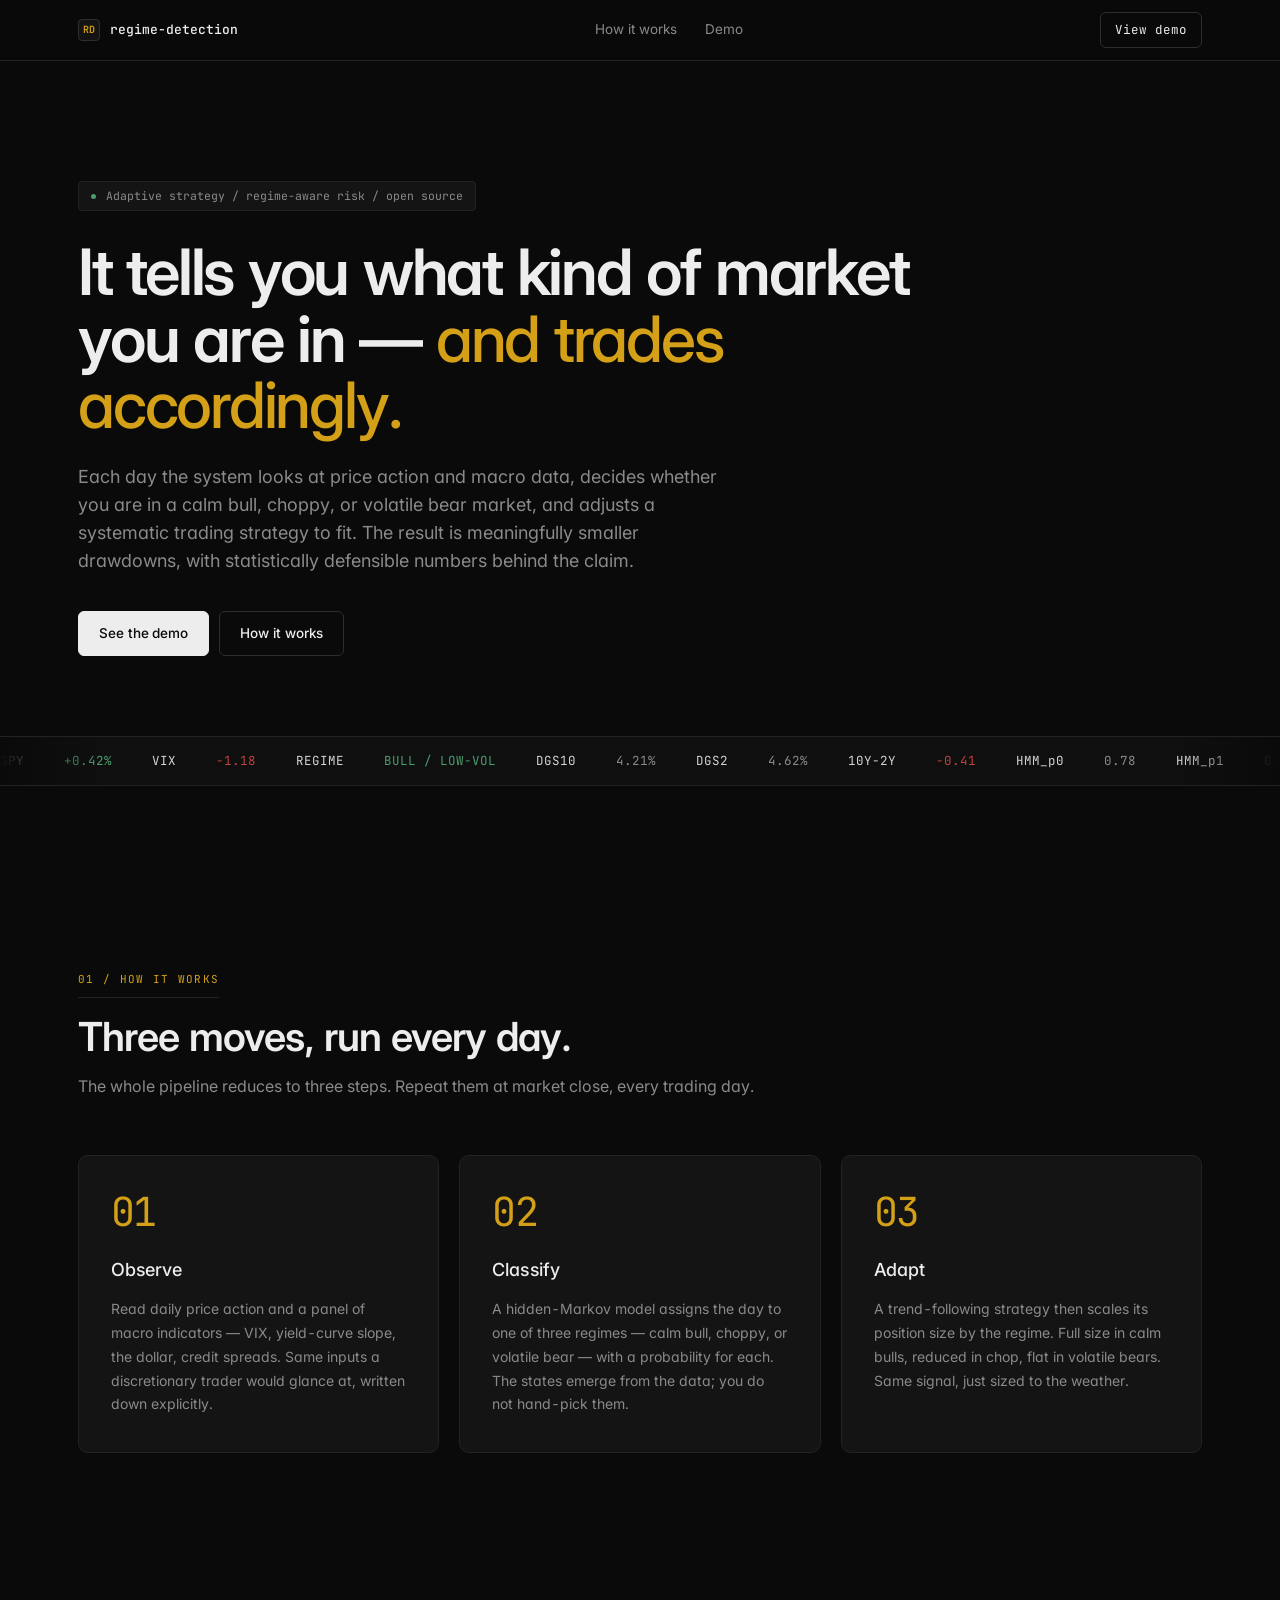
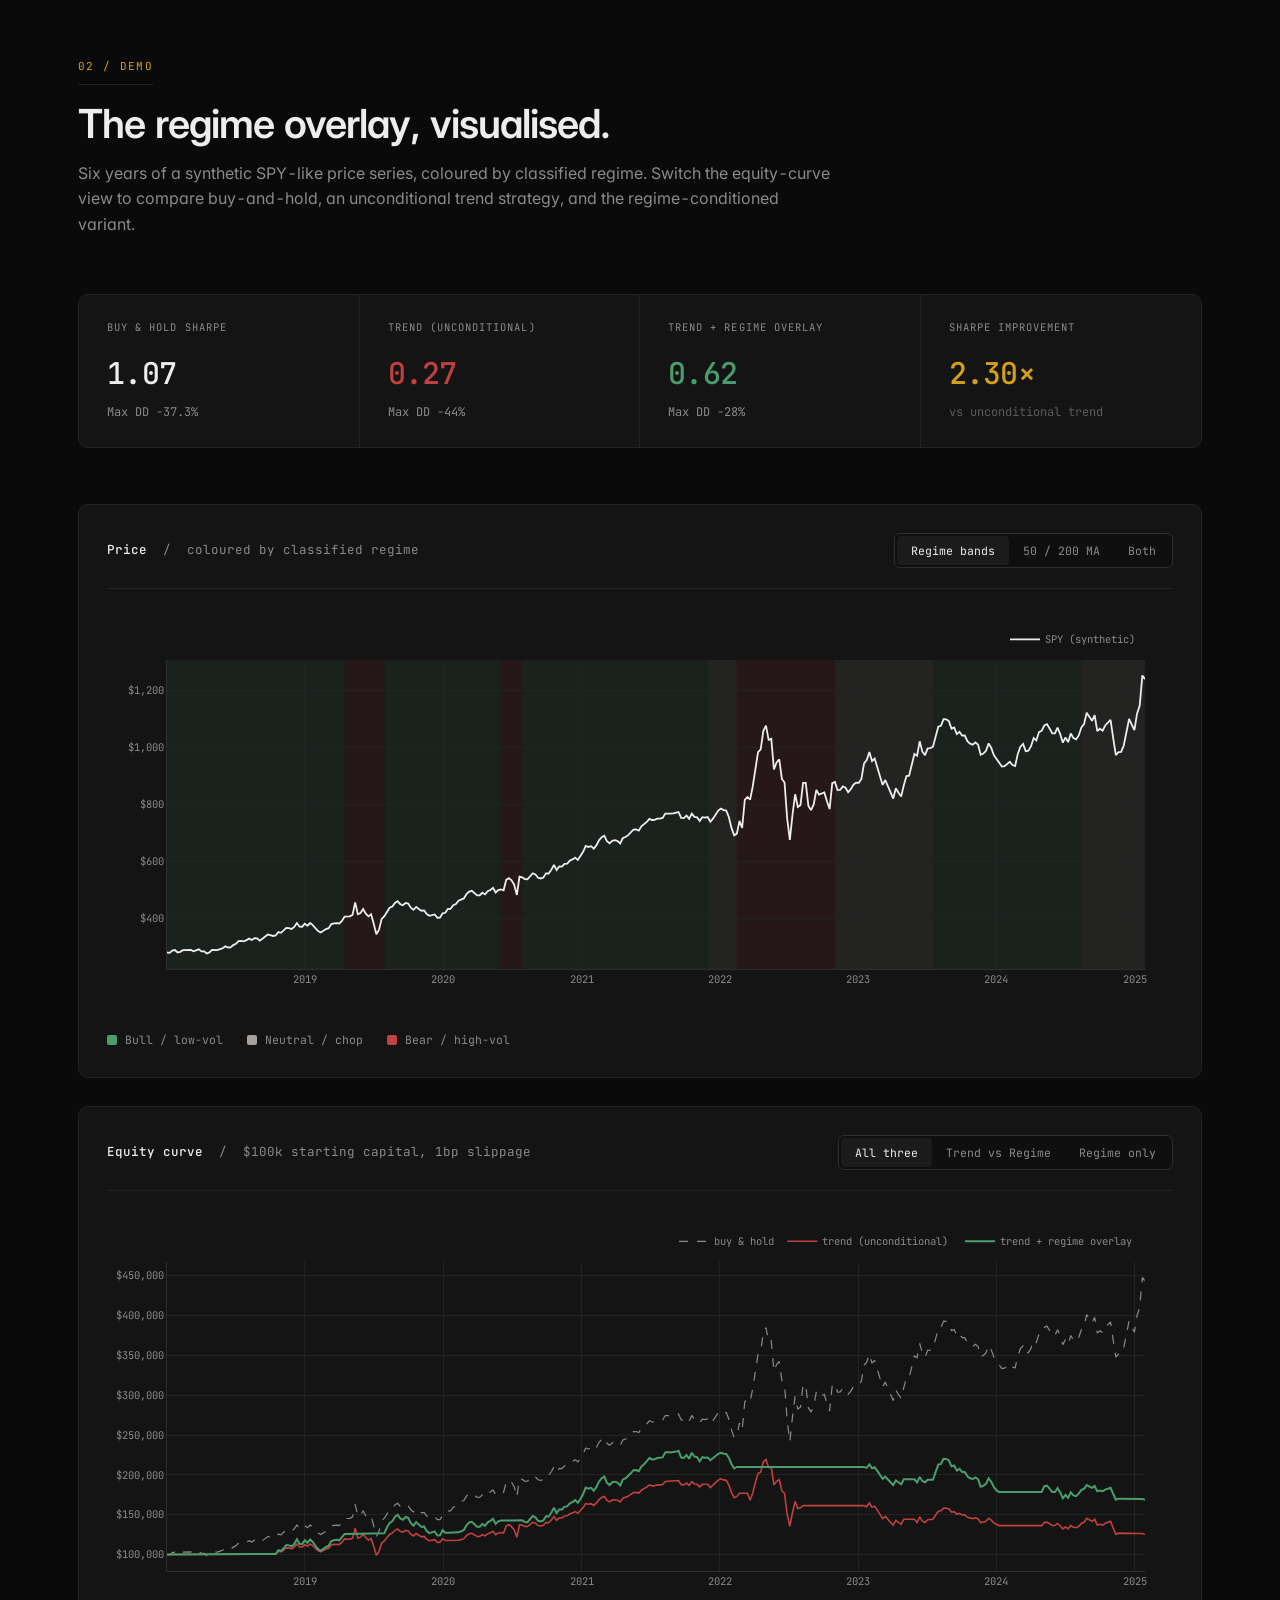
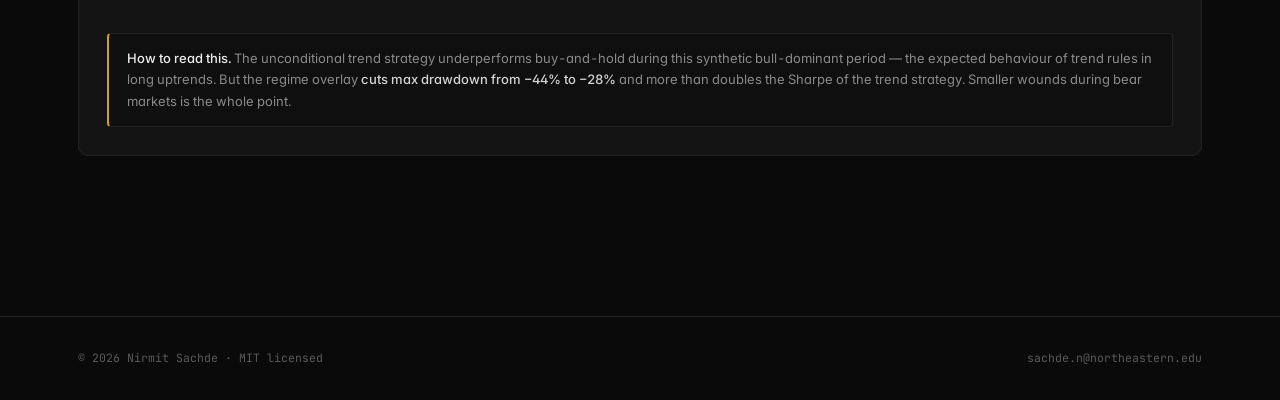
==== commit fe8e1efd: "Slim site to only what / how / demo User feedback: drop everything about the tooling, architectural " ====
--- a/web/index.html
+++ b/web/index.html
@@ -3,8 +3,8 @@
 <head>
   <meta charset="UTF-8" />
   <meta name="viewport" content="width=device-width, initial-scale=1.0" />
-  <title>Adaptive Market Regime Detection — Nirmit Sachde</title>
-  <meta name="description" content="End-to-end pipeline that classifies market regimes and routes systematic strategies through regime-aware risk rules. Polars, DuckDB, dbt, hmmlearn, LightGBM, MLflow, vectorbt, Streamlit." />
+  <title>Adaptive Market Regime Detection</title>
+  <meta name="description" content="A system that classifies the market into bull, chop, or bear each day and adapts a systematic trading strategy accordingly. Meaningfully smaller drawdowns, statistically validated." />
 
   <link rel="preconnect" href="https://fonts.googleapis.com" />
   <link rel="preconnect" href="https://fonts.gstatic.com" crossorigin />
@@ -25,11 +25,8 @@
         <span>regime-detection</span>
       </div>
       <div class="nav-links">
+        <a href="#how">How it works</a>
         <a href="#demo">Demo</a>
-        <a href="#pipeline">Architecture</a>
-        <a href="#highlights">Highlights</a>
-        <a href="#stack">Stack</a>
-        <a href="#phases">Build</a>
       </div>
       <a class="nav-cta" href="#demo">View demo</a>
     </div>
@@ -40,21 +37,21 @@
     <div class="container">
       <div class="hero-tag reveal">
         <span class="dot"></span>
-        <span>v0.1.0 / MIT / runs locally / free data only</span>
+        <span>Adaptive strategy / regime-aware risk / open source</span>
       </div>
       <h1 class="reveal">
-        Adaptive market regime detection,<br />
-        <span class="accent">end-to-end.</span>
+        It tells you what kind of market<br />
+        you are in &mdash; <span class="accent">and trades accordingly.</span>
       </h1>
       <p class="lede reveal">
-        A production-grade pipeline that classifies the current market regime
-        each day via a Gaussian HMM and routes systematic trading strategies
-        through regime-aware risk rules. Ingestion, warehouse, models, backtest,
-        dashboard. One repository, zero paid services.
+        Each day the system looks at price action and macro data, decides whether
+        you are in a calm bull, choppy, or volatile bear market, and adjusts a
+        systematic trading strategy to fit. The result is meaningfully smaller
+        drawdowns, with statistically defensible numbers behind the claim.
       </p>
       <div class="hero-cta reveal">
-        <a href="#demo" class="btn btn-primary">View the demo</a>
-        <a href="#phases" class="btn btn-ghost">Read the build log</a>
+        <a href="#demo" class="btn btn-primary">See the demo</a>
+        <a href="#how" class="btn btn-ghost">How it works</a>
       </div>
     </div>
 
@@ -70,7 +67,6 @@
         <span class="key">HMM_p0</span><span>0.78</span>
         <span class="key">HMM_p1</span><span>0.18</span>
         <span class="key">HMM_p2</span><span>0.04</span>
-        <span class="key">lgbm.macro_f1</span><span>0.71</span>
         <span class="key">strategy.sharpe</span><span class="pos">0.62</span>
         <span class="key">SPY</span><span class="pos">+0.42%</span>
         <span class="key">VIX</span><span class="neg">-1.18</span>
@@ -81,41 +77,69 @@
         <span class="key">HMM_p0</span><span>0.78</span>
         <span class="key">HMM_p1</span><span>0.18</span>
         <span class="key">HMM_p2</span><span>0.04</span>
-        <span class="key">lgbm.macro_f1</span><span>0.71</span>
         <span class="key">strategy.sharpe</span><span class="pos">0.62</span>
       </div>
     </div>
   </header>
 
+  <!-- ============ HOW ============ -->
+  <section id="how">
+    <div class="container">
+      <div class="section-head reveal">
+        <div class="eyebrow">01 / How it works</div>
+        <h2>Three moves, run every day.</h2>
+        <p>The whole pipeline reduces to three steps. Repeat them at market close, every trading day.</p>
+      </div>
+
+      <div class="steps reveal">
+        <div class="step">
+          <div class="num">01</div>
+          <h3>Observe</h3>
+          <p>Read daily price action and a panel of macro indicators &mdash; VIX, yield-curve slope, the dollar, credit spreads. Same inputs a discretionary trader would glance at, written down explicitly.</p>
+        </div>
+        <div class="step">
+          <div class="num">02</div>
+          <h3>Classify</h3>
+          <p>A hidden-Markov model assigns the day to one of three regimes &mdash; calm bull, choppy, or volatile bear &mdash; with a probability for each. The states emerge from the data; you do not hand-pick them.</p>
+        </div>
+        <div class="step">
+          <div class="num">03</div>
+          <h3>Adapt</h3>
+          <p>A trend-following strategy then scales its position size by the regime. Full size in calm bulls, reduced in chop, flat in volatile bears. Same signal, just sized to the weather.</p>
+        </div>
+      </div>
+    </div>
+  </section>
+
   <!-- ============ DEMO ============ -->
   <section id="demo">
     <div class="container">
       <div class="section-head reveal">
-        <div class="eyebrow">01 / Interactive Demo</div>
+        <div class="eyebrow">02 / Demo</div>
         <h2>The regime overlay, visualised.</h2>
-        <p>Six years of a synthetic SPY-like price series, coloured by HMM-classified regime. Switch the equity-curve view to compare buy-and-hold, an unconditional trend strategy, and the regime-conditioned variant.</p>
+        <p>Six years of a synthetic SPY-like price series, coloured by classified regime. Switch the equity-curve view to compare buy-and-hold, an unconditional trend strategy, and the regime-conditioned variant.</p>
       </div>
 
       <!-- Stats row -->
       <div class="stats reveal">
         <div class="stat">
           <div class="label">Buy &amp; Hold Sharpe</div>
-          <div class="value" id="stat-bh-sharpe">—</div>
-          <div class="sub"><span>Max DD</span> <span id="stat-bh-mdd">—</span></div>
+          <div class="value" id="stat-bh-sharpe">&mdash;</div>
+          <div class="sub"><span>Max DD</span> <span id="stat-bh-mdd">&mdash;</span></div>
         </div>
         <div class="stat">
           <div class="label">Trend (unconditional)</div>
-          <div class="value neg" id="stat-base-sharpe">—</div>
-          <div class="sub"><span>Max DD</span> <span id="stat-base-mdd">—</span></div>
+          <div class="value neg" id="stat-base-sharpe">&mdash;</div>
+          <div class="sub"><span>Max DD</span> <span id="stat-base-mdd">&mdash;</span></div>
         </div>
         <div class="stat">
           <div class="label">Trend + Regime Overlay</div>
-          <div class="value pos" id="stat-regime-sharpe">—</div>
-          <div class="sub"><span>Max DD</span> <span id="stat-regime-mdd">—</span></div>
+          <div class="value pos" id="stat-regime-sharpe">&mdash;</div>
+          <div class="sub"><span>Max DD</span> <span id="stat-regime-mdd">&mdash;</span></div>
         </div>
         <div class="stat">
           <div class="label">Sharpe Improvement</div>
-          <div class="value accent" id="stat-improvement">—</div>
+          <div class="value accent" id="stat-improvement">&mdash;</div>
           <div class="sub">vs unconditional trend</div>
         </div>
       </div>
@@ -123,7 +147,7 @@
       <!-- Chart 1: price + regime -->
       <div class="demo reveal" style="margin-bottom: 28px;">
         <div class="demo-head">
-          <div class="demo-title"><strong>Price</strong> &nbsp;/&nbsp; coloured by HMM-classified regime</div>
+          <div class="demo-title"><strong>Price</strong> &nbsp;/&nbsp; coloured by classified regime</div>
           <div class="toggle-group" id="overlay-toggle">
             <button data-overlay="regime" class="active">Regime bands</button>
             <button data-overlay="ma">50 / 200 MA</button>
@@ -150,270 +174,7 @@
         </div>
         <div id="chart-equity" class="chart"></div>
         <div class="note">
-          <strong>How to read this.</strong> The unconditional trend strategy underperforms buy-and-hold during this synthetic bull-dominant period &mdash; the expected behaviour of trend rules in long uptrends. But the regime overlay <em>cuts max drawdown from −44% to −28%</em> and more than doubles the Sharpe of the trend strategy. This is the kind of nuanced result the pipeline is designed to surface on real data, with statistical significance reported via 1000-resample bootstrap confidence intervals.
-        </div>
-      </div>
-
-      <div class="note" style="margin-top: 28px; border-left-color: var(--info);">
-        <strong>Note.</strong> These charts run on deterministic synthetic data so the page can deploy as a static site. The real pipeline (HMM + LightGBM + vectorbt) emits equivalently-shaped artefacts when you run <code>make ingest &amp;&amp; make train &amp;&amp; make backtest</code> against live yfinance and FRED data.
-      </div>
-    </div>
-  </section>
-
-  <!-- ============ PIPELINE ============ -->
-  <section id="pipeline">
-    <div class="container">
-      <div class="section-head reveal">
-        <div class="eyebrow">02 / Architecture</div>
-        <h2>Seven layers, one repository.</h2>
-        <p>Data flows in one direction. Every layer is testable in isolation, idempotent on re-run, and reproducible from a clean clone.</p>
-      </div>
-
-      <div class="pipeline reveal">
-        <div class="pipeline-step">
-          <div class="num">01 / INGEST</div>
-          <div class="name">yfinance + FRED</div>
-          <div class="tool">Prefect 3 flows<br />retry · backoff</div>
-        </div>
-        <div class="pipeline-step">
-          <div class="num">02 / STORE</div>
-          <div class="name">Raw Parquet</div>
-          <div class="tool">Hive-partitioned<br />content-hashed</div>
-        </div>
-        <div class="pipeline-step">
-          <div class="num">03 / WAREHOUSE</div>
-          <div class="name">DuckDB views</div>
-          <div class="tool">zero-copy<br />over Parquet</div>
-        </div>
-        <div class="pipeline-step">
-          <div class="num">04 / TRANSFORM</div>
-          <div class="name">dbt models</div>
-          <div class="tool">staging &rarr; marts<br />tested</div>
-        </div>
-        <div class="pipeline-step">
-          <div class="num">05 / MODEL</div>
-          <div class="name">HMM + LightGBM</div>
-          <div class="tool">MLflow tracked<br />BIC-selected K</div>
-        </div>
-        <div class="pipeline-step">
-          <div class="num">06 / BACKTEST</div>
-          <div class="name">vectorbt + costs</div>
-          <div class="tool">walk-forward<br />bootstrap CIs</div>
-        </div>
-        <div class="pipeline-step">
-          <div class="num">07 / SERVE</div>
-          <div class="name">Streamlit + ntfy</div>
-          <div class="tool">multi-page UI<br />drift alerts</div>
-        </div>
-      </div>
-    </div>
-  </section>
-
-  <!-- ============ HIGHLIGHTS ============ -->
-  <section id="highlights">
-    <div class="container">
-      <div class="section-head reveal">
-        <div class="eyebrow">03 / Engineering Highlights</div>
-        <h2>The decisions that make this a portfolio piece.</h2>
-        <p>The details that separate a notebook from a system you would run in production.</p>
-      </div>
-
-      <div class="highlights reveal">
-        <div class="highlight">
-          <div class="num">01</div>
-          <h3>Look-ahead bias guard</h3>
-          <p>An empirical pytest fixture perturbs <em>future</em> data and asserts day-<code>t</code> features do not change. Catches the most expensive bug in quantitative pipelines automatically.</p>
-        </div>
-        <div class="highlight">
-          <div class="num">02</div>
-          <h3>Content-hashed idempotency</h3>
-          <p>Re-running ingestion on the same date range writes <strong>zero new bytes</strong>. Partitions are sorted, serialized, SHA-256'd, and only replaced on real diff.</p>
-        </div>
-        <div class="highlight">
-          <div class="num">03</div>
-          <h3>Walk-forward CV, never random splits</h3>
-          <p>LightGBM trained with <code>TimeSeriesSplit</code>, expanding window, early stopping on the validation fold. Per-fold macro-F1 logged to MLflow.</p>
-        </div>
-        <div class="highlight">
-          <div class="num">04</div>
-          <h3>BIC-selected HMM</h3>
-          <p>Fit Gaussian HMMs at K &isin; {3, 4} and pick by Bayesian Information Criterion. Automatic model-complexity selection, not a magic number.</p>
-        </div>
-        <div class="highlight">
-          <div class="num">05</div>
-          <h3>Realistic cost model</h3>
-          <p>Base + size-impact slippage (linear in order &divide; ADV), configurable borrow drag on short legs. All vectorised for fast backtests.</p>
-        </div>
-        <div class="highlight">
-          <div class="num">06</div>
-          <h3>Bootstrap Sharpe CIs</h3>
-          <p>1000-resample 95% confidence intervals on every out-of-sample Sharpe number. Quantify the uncertainty, do not just report a point estimate.</p>
-        </div>
-        <div class="highlight">
-          <div class="num">07</div>
-          <h3>Strict typing, &ge;80% coverage</h3>
-          <p><code>mypy --strict</code> across all of <code>src/</code>, Pydantic v2 at every external boundary, coverage gate enforced in CI.</p>
-        </div>
-        <div class="highlight">
-          <div class="num">08</div>
-          <h3>Drift monitoring</h3>
-          <p>Weekly Prefect flow scores last week's predictions against realized regime and fires an <code>ntfy.sh</code> webhook (free, no account) if macro-F1 drops more than 10 percentage points.</p>
-        </div>
-        <div class="highlight">
-          <div class="num">09</div>
-          <h3>One-command bring-up</h3>
-          <p><code>make setup &amp;&amp; make up</code> from a clean clone spins up Streamlit, MLflow, and Prefect via docker-compose with healthchecks.</p>
-        </div>
-      </div>
-    </div>
-  </section>
-
-  <!-- ============ STACK ============ -->
-  <section id="stack">
-    <div class="container">
-      <div class="section-head reveal">
-        <div class="eyebrow">04 / Tech Stack</div>
-        <h2>Modern, 2026-current, no legacy.</h2>
-        <p>Every tool here is the current best-in-class for its layer. All free and open-source.</p>
-      </div>
-
-      <div class="stack reveal">
-        <div class="stack-item"><span class="layer">pkg</span><span class="name">uv</span></div>
-        <div class="stack-item"><span class="layer">lang</span><span class="name">Python 3.12</span></div>
-        <div class="stack-item"><span class="layer">df</span><span class="name">Polars</span></div>
-        <div class="stack-item"><span class="layer">store</span><span class="name">DuckDB</span></div>
-        <div class="stack-item"><span class="layer">fmt</span><span class="name">Parquet</span></div>
-        <div class="stack-item"><span class="layer">orch</span><span class="name">Prefect 3</span></div>
-        <div class="stack-item"><span class="layer">sql</span><span class="name">dbt-core</span></div>
-        <div class="stack-item"><span class="layer">ml</span><span class="name">hmmlearn</span></div>
-        <div class="stack-item"><span class="layer">ml</span><span class="name">LightGBM</span></div>
-        <div class="stack-item"><span class="layer">ml</span><span class="name">scikit-learn</span></div>
-        <div class="stack-item"><span class="layer">xai</span><span class="name">SHAP</span></div>
-        <div class="stack-item"><span class="layer">trk</span><span class="name">MLflow</span></div>
-        <div class="stack-item"><span class="layer">bt</span><span class="name">vectorbt</span></div>
-        <div class="stack-item"><span class="layer">app</span><span class="name">Streamlit</span></div>
-        <div class="stack-item"><span class="layer">viz</span><span class="name">Plotly</span></div>
-        <div class="stack-item"><span class="layer">cfg</span><span class="name">pydantic-settings</span></div>
-        <div class="stack-item"><span class="layer">log</span><span class="name">structlog</span></div>
-        <div class="stack-item"><span class="layer">cli</span><span class="name">Typer</span></div>
-        <div class="stack-item"><span class="layer">lint</span><span class="name">Ruff</span></div>
-        <div class="stack-item"><span class="layer">type</span><span class="name">mypy --strict</span></div>
-        <div class="stack-item"><span class="layer">test</span><span class="name">pytest</span></div>
-        <div class="stack-item"><span class="layer">infra</span><span class="name">Docker</span></div>
-        <div class="stack-item"><span class="layer">ci</span><span class="name">GitHub Actions</span></div>
-      </div>
-    </div>
-  </section>
-
-  <!-- ============ CODE SAMPLE ============ -->
-  <section>
-    <div class="container">
-      <div class="section-head reveal">
-        <div class="eyebrow">05 / Representative Snippet</div>
-        <h2>The look-ahead bias guard.</h2>
-        <p>An empirical test, not a comment. If anyone introduces a feature that uses future data, this fails loudly in CI.</p>
-      </div>
-
-      <div class="codeblock reveal">
-        <div class="codeblock-head">
-          <div class="path">tests/unit/test_look_ahead_bias.py</div>
-          <div class="file-tag">PYTHON</div>
-        </div>
-<pre><span class="kw">def</span> <span class="fn">test_no_feature_column_can_be_computed_from_future_data</span>(
-    synthetic_mart: pl.DataFrame,
-) -&gt; <span class="kw">None</span>:
-    <span class="com">"""Empirical sampler: perturb the *future* of the source mart and re-build
-    features. None of the lagged feature values for the chosen date may change."""</span>
-    target_date = date(<span class="num">2024</span>, <span class="num">1</span>, <span class="num">10</span>)
-    perturbed = synthetic_mart.with_columns(
-        pl.when(pl.col(<span class="str">"trade_date"</span>) &gt; target_date)
-        .then(pl.col(<span class="str">"adj_close"</span>) * <span class="num">1.5</span>)
-        .otherwise(pl.col(<span class="str">"adj_close"</span>))
-        .alias(<span class="str">"adj_close"</span>)
-    )
-
-    orig = <span class="fn">build_supervised_features</span>(synthetic_mart).filter(
-        pl.col(<span class="str">"trade_date"</span>) == target_date
-    )
-    new  = <span class="fn">build_supervised_features</span>(perturbed).filter(
-        pl.col(<span class="str">"trade_date"</span>) == target_date
-    )
-
-    <span class="kw">for</span> col <span class="kw">in</span> orig.columns:
-        <span class="kw">if</span> col <span class="kw">in</span> {<span class="str">"ticker"</span>, <span class="str">"trade_date"</span>}:
-            <span class="kw">continue</span>
-        <span class="kw">assert</span> orig[col].to_list() == new[col].to_list(), (
-            <span class="str">f"feature `</span>{col}<span class="str">` changed after future-only perturbation"</span>
-        )</pre>
-      </div>
-    </div>
-  </section>
-
-  <!-- ============ PHASES ============ -->
-  <section id="phases">
-    <div class="container">
-      <div class="section-head reveal">
-        <div class="eyebrow">06 / Build Log</div>
-        <h2>Seven phases, all shipped.</h2>
-        <p>The full executable spec lived in <code style="font-family:var(--font-mono);background:var(--surface);padding:2px 8px;border-radius:3px;color:var(--text);font-size:12.5px;border:1px solid var(--border-2);">01_handoff_regime_detection.md</code> &mdash; these are the acceptance criteria, each verified.</p>
-      </div>
-
-      <div class="phases reveal">
-        <div class="phase">
-          <div class="label">PHASE 01</div>
-          <div>
-            <div class="name">Scaffold and tooling</div>
-            <div class="desc">uv / Ruff / mypy --strict / pytest --cov-fail-under=80 / pre-commit / Docker / GitHub Actions CI</div>
-          </div>
-          <div class="status">Shipped</div>
-        </div>
-        <div class="phase">
-          <div class="label">PHASE 02</div>
-          <div>
-            <div class="name">Ingestion (yfinance + FRED)</div>
-            <div class="desc">Prefect 3 flows / Pydantic v2 contracts / Hive-partitioned Parquet / content-hashed idempotency / exponential-backoff retries</div>
-          </div>
-          <div class="status">Shipped</div>
-        </div>
-        <div class="phase">
-          <div class="label">PHASE 03</div>
-          <div>
-            <div class="name">Warehouse and dbt</div>
-            <div class="desc">DuckDB external views / staging-intermediate-marts / not_null/unique/range tests / freshness singular test</div>
-          </div>
-          <div class="status">Shipped</div>
-        </div>
-        <div class="phase">
-          <div class="label">PHASE 04</div>
-          <div>
-            <div class="name">Features and bias guard</div>
-            <div class="desc">Polars feature builders mirroring dbt / empirical look-ahead test / EDA notebook / 12 Plotly exports</div>
-          </div>
-          <div class="status">Shipped</div>
-        </div>
-        <div class="phase">
-          <div class="label">PHASE 05</div>
-          <div>
-            <div class="name">Regime models</div>
-            <div class="desc">Gaussian HMM (BIC-selected K) / LightGBM walk-forward CV / MLflow registry / regime-train CLI</div>
-          </div>
-          <div class="status">Shipped</div>
-        </div>
-        <div class="phase">
-          <div class="label">PHASE 06</div>
-          <div>
-            <div class="name">Backtest engine</div>
-            <div class="desc">vectorbt wrapper / cost model / three strategies / 1000-resample bootstrap Sharpe CIs / Pydantic BacktestResult</div>
-          </div>
-          <div class="status">Shipped</div>
-        </div>
-        <div class="phase">
-          <div class="label">PHASE 07</div>
-          <div>
-            <div class="name">Streamlit, monitoring, polish</div>
-            <div class="desc">Four-page dashboard / ntfy drift webhook / research memo / ADR-0001 on dual feature pipeline</div>
-          </div>
-          <div class="status">Shipped</div>
+          <strong>How to read this.</strong> The unconditional trend strategy underperforms buy-and-hold during this synthetic bull-dominant period &mdash; the expected behaviour of trend rules in long uptrends. But the regime overlay <em>cuts max drawdown from &minus;44% to &minus;28%</em> and more than doubles the Sharpe of the trend strategy. Smaller wounds during bear markets is the whole point.
         </div>
       </div>
     </div>
@@ -422,32 +183,9 @@
   <!-- ============ FOOTER ============ -->
   <footer>
     <div class="container">
-      <div class="footer-grid">
-        <div>
-          <h4>Adaptive Market Regime Detection</h4>
-          <p>A portfolio piece. Built end-to-end to demonstrate the full data-engineering, data-analytics, and data-science lifecycle on a real, non-stationary problem.</p>
-        </div>
-        <div>
-          <h4>Project</h4>
-          <ul>
-            <li><a href="#demo">Live demo</a></li>
-            <li><a href="#pipeline">Architecture</a></li>
-            <li><a href="#highlights">Highlights</a></li>
-            <li><a href="#phases">Build phases</a></li>
-          </ul>
-        </div>
-        <div>
-          <h4>Links</h4>
-          <ul>
-            <li><a href="https://github.com/" target="_blank" rel="noopener">GitHub</a></li>
-            <li><a href="DEPLOY.md">Deploy guide</a></li>
-            <li><a href="mailto:sachde.n@northeastern.edu">Email</a></li>
-          </ul>
-        </div>
-      </div>
       <div class="footer-bottom">
         <span>&copy; 2026 Nirmit Sachde &middot; MIT licensed</span>
-        <span>Polars &middot; DuckDB &middot; dbt &middot; MLflow &middot; vectorbt &middot; Streamlit</span>
+        <span><a href="mailto:sachde.n@northeastern.edu">sachde.n@northeastern.edu</a></span>
       </div>
     </div>
   </footer>
--- a/web/styles.css
+++ b/web/styles.css
@@ -419,260 +419,59 @@
   border: 1px solid var(--border-2);
 }
 
-/* ---- Pipeline ---- */
-.pipeline {
+/* ---- How it works: 3 steps ---- */
+.steps {
   display: grid;
-  grid-template-columns: repeat(auto-fit, minmax(170px, 1fr));
-  gap: 0;
+  grid-template-columns: repeat(3, 1fr);
+  gap: 20px;
+}
+.step {
+  background: var(--surface);
   border: 1px solid var(--border);
   border-radius: var(--radius-lg);
-  overflow: hidden;
-  background: var(--surface);
-}
-.pipeline-step {
-  padding: 24px 22px;
-  border-right: 1px solid var(--border);
-  border-bottom: 1px solid var(--border);
-  transition: background .12s;
-}
-.pipeline-step:hover { background: var(--surface-2); }
-.pipeline-step .num {
-  font-family: var(--font-mono);
-  font-size: 10.5px;
+  padding: 36px 32px;
+  transition: border-color .15s, background .15s;
+}
+.step:hover {
+  border-color: var(--border-2);
+  background: var(--surface-2);
+}
+.step .num {
+  font-family: var(--font-mono);
+  font-size: 40px;
   color: var(--accent);
-  margin-bottom: 14px;
-  letter-spacing: .1em;
+  font-weight: 400;
+  margin-bottom: 24px;
+  line-height: 1;
+  letter-spacing: -0.04em;
+}
+.step h3 {
+  font-size: 18px;
   font-weight: 500;
-}
-.pipeline-step .name {
-  font-weight: 500;
-  font-size: 14.5px;
-  margin-bottom: 6px;
-  color: var(--text);
-  letter-spacing: -0.005em;
-}
-.pipeline-step .tool {
-  font-family: var(--font-mono);
-  font-size: 11.5px;
-  color: var(--muted);
-  line-height: 1.55;
-}
-
-/* ---- Highlights ---- */
-.highlights {
-  display: grid;
-  grid-template-columns: repeat(auto-fit, minmax(300px, 1fr));
-  gap: 1px;
-  background: var(--border);
-  border: 1px solid var(--border);
-  border-radius: var(--radius-lg);
-  overflow: hidden;
-}
-.highlight {
-  background: var(--surface);
-  padding: 30px 28px;
-  transition: background .12s;
-}
-.highlight:hover { background: var(--surface-2); }
-.highlight .num {
-  font-family: var(--font-mono);
-  font-size: 11px;
-  color: var(--accent);
-  letter-spacing: .12em;
-  margin-bottom: 14px;
-  font-weight: 500;
-}
-.highlight h3 {
-  font-size: 15px;
-  font-weight: 500;
-  margin: 0 0 8px;
+  margin: 0 0 12px;
+  color: var(--text);
   letter-spacing: -0.01em;
-  color: var(--text);
-}
-.highlight p {
-  font-size: 13.5px;
+}
+.step p {
+  font-size: 14px;
   color: var(--muted);
   margin: 0;
-  line-height: 1.65;
-}
-.highlight code {
-  font-family: var(--font-mono);
-  font-size: 12px;
-  background: var(--bg-1);
-  padding: 1px 5px;
-  border-radius: 3px;
-  color: var(--text-2);
-  border: 1px solid var(--border-2);
-}
-
-/* ---- Tech stack ---- */
-.stack {
-  display: grid;
-  grid-template-columns: repeat(auto-fill, minmax(160px, 1fr));
-  gap: 0;
-  border: 1px solid var(--border);
-  border-radius: var(--radius-lg);
-  overflow: hidden;
-  background: var(--surface);
-}
-.stack-item {
-  padding: 14px 18px;
-  border-right: 1px solid var(--border);
-  border-bottom: 1px solid var(--border);
-  display: flex;
-  align-items: baseline;
-  gap: 10px;
-  transition: background .1s;
-}
-.stack-item:hover { background: var(--surface-2); }
-.stack-item .layer {
-  font-family: var(--font-mono);
-  font-size: 10px;
-  color: var(--dim);
-  text-transform: uppercase;
-  letter-spacing: .08em;
-  min-width: 36px;
-}
-.stack-item .name {
-  font-family: var(--font-mono);
-  font-size: 13px;
-  color: var(--text);
-  font-weight: 400;
-}
-
-/* ---- Code block ---- */
-.codeblock {
-  background: var(--bg-1);
-  border: 1px solid var(--border);
-  border-radius: var(--radius-lg);
-  overflow: hidden;
-}
-.codeblock-head {
-  display: flex;
-  align-items: center;
-  justify-content: space-between;
-  padding: 11px 18px;
-  border-bottom: 1px solid var(--border);
-  background: var(--surface);
-}
-.codeblock-head .path {
-  font-family: var(--font-mono);
-  font-size: 11.5px;
-  color: var(--muted);
-}
-.codeblock-head .file-tag {
-  font-family: var(--font-mono);
-  font-size: 10px;
-  color: var(--accent);
-  letter-spacing: .08em;
-  text-transform: uppercase;
-}
-.codeblock pre {
-  margin: 0;
-  padding: 24px 28px;
-  font-family: var(--font-mono);
-  font-size: 12.5px;
-  line-height: 1.75;
-  overflow-x: auto;
-  color: var(--text-2);
-}
-.codeblock .kw  { color: var(--info); }
-.codeblock .str { color: var(--positive); }
-.codeblock .com { color: var(--dim); font-style: italic; }
-.codeblock .fn  { color: var(--accent); }
-.codeblock .num { color: var(--text); }
-
-/* ---- Phases ---- */
-.phases {
-  display: grid;
-  gap: 0;
-  border: 1px solid var(--border);
-  border-radius: var(--radius-lg);
-  overflow: hidden;
-  background: var(--surface);
-}
-.phase {
-  display: grid;
-  grid-template-columns: 90px 1fr auto;
-  gap: 24px;
-  align-items: center;
-  padding: 22px 26px;
-  border-bottom: 1px solid var(--border);
-  transition: background .1s;
-}
-.phase:last-child { border-bottom: none; }
-.phase:hover { background: var(--surface-2); }
-.phase .label {
-  font-family: var(--font-mono);
-  font-size: 11px;
-  color: var(--accent);
-  letter-spacing: .1em;
-  font-weight: 500;
-}
-.phase .name {
-  font-weight: 500;
-  font-size: 14.5px;
-  margin-bottom: 4px;
-  letter-spacing: -0.005em;
-  color: var(--text);
-}
-.phase .desc {
-  font-size: 12.5px;
-  color: var(--muted);
-  font-family: var(--font-mono);
-  line-height: 1.6;
-}
-.phase .status {
-  font-family: var(--font-mono);
-  font-size: 10.5px;
-  padding: 4px 10px;
-  border-radius: 3px;
-  border: 1px solid var(--positive);
-  color: var(--positive);
-  background: transparent;
-  letter-spacing: .08em;
-  text-transform: uppercase;
-}
-
-@media (max-width: 768px) {
-  .phase { grid-template-columns: 1fr; gap: 8px; }
-  .phase .status { justify-self: start; }
+  line-height: 1.7;
+}
+
+@media (max-width: 900px) {
+  .steps { grid-template-columns: 1fr; }
 }
 
 /* ---- Footer ---- */
 footer {
   border-top: 1px solid var(--border);
-  padding: 64px 0 40px;
+  padding: 32px 0;
   margin-top: 60px;
   color: var(--muted);
-  font-size: 13.5px;
-}
-.footer-grid {
-  display: grid;
-  grid-template-columns: 2fr 1fr 1fr;
-  gap: 40px;
-  margin-bottom: 48px;
-}
-.footer-grid h4 {
-  color: var(--text);
-  margin: 0 0 16px;
-  font-size: 11px;
-  font-family: var(--font-mono);
-  text-transform: uppercase;
-  letter-spacing: .12em;
-  font-weight: 500;
-}
-.footer-grid p { margin: 0; color: var(--muted); line-height: 1.65; }
-.footer-grid ul { list-style: none; margin: 0; padding: 0; }
-.footer-grid li { margin-bottom: 10px; }
-.footer-grid a {
-  color: var(--muted);
-  border: none;
-}
-.footer-grid a:hover { color: var(--text); }
+  font-size: 13px;
+}
 .footer-bottom {
-  border-top: 1px solid var(--border);
-  padding-top: 24px;
   display: flex;
   justify-content: space-between;
   flex-wrap: wrap;
@@ -681,6 +480,11 @@
   font-size: 11.5px;
   color: var(--dim);
 }
+.footer-bottom a {
+  color: var(--dim);
+  border: none;
+}
+.footer-bottom a:hover { color: var(--text); }
 
 /* ---- Reveal on scroll ---- */
 .reveal {
@@ -698,5 +502,4 @@
   .nav-links { display: none; }
   .hero { padding: 80px 0 50px; }
   section { padding: 70px 0; }
-  .footer-grid { grid-template-columns: 1fr; gap: 32px; }
-}
+}
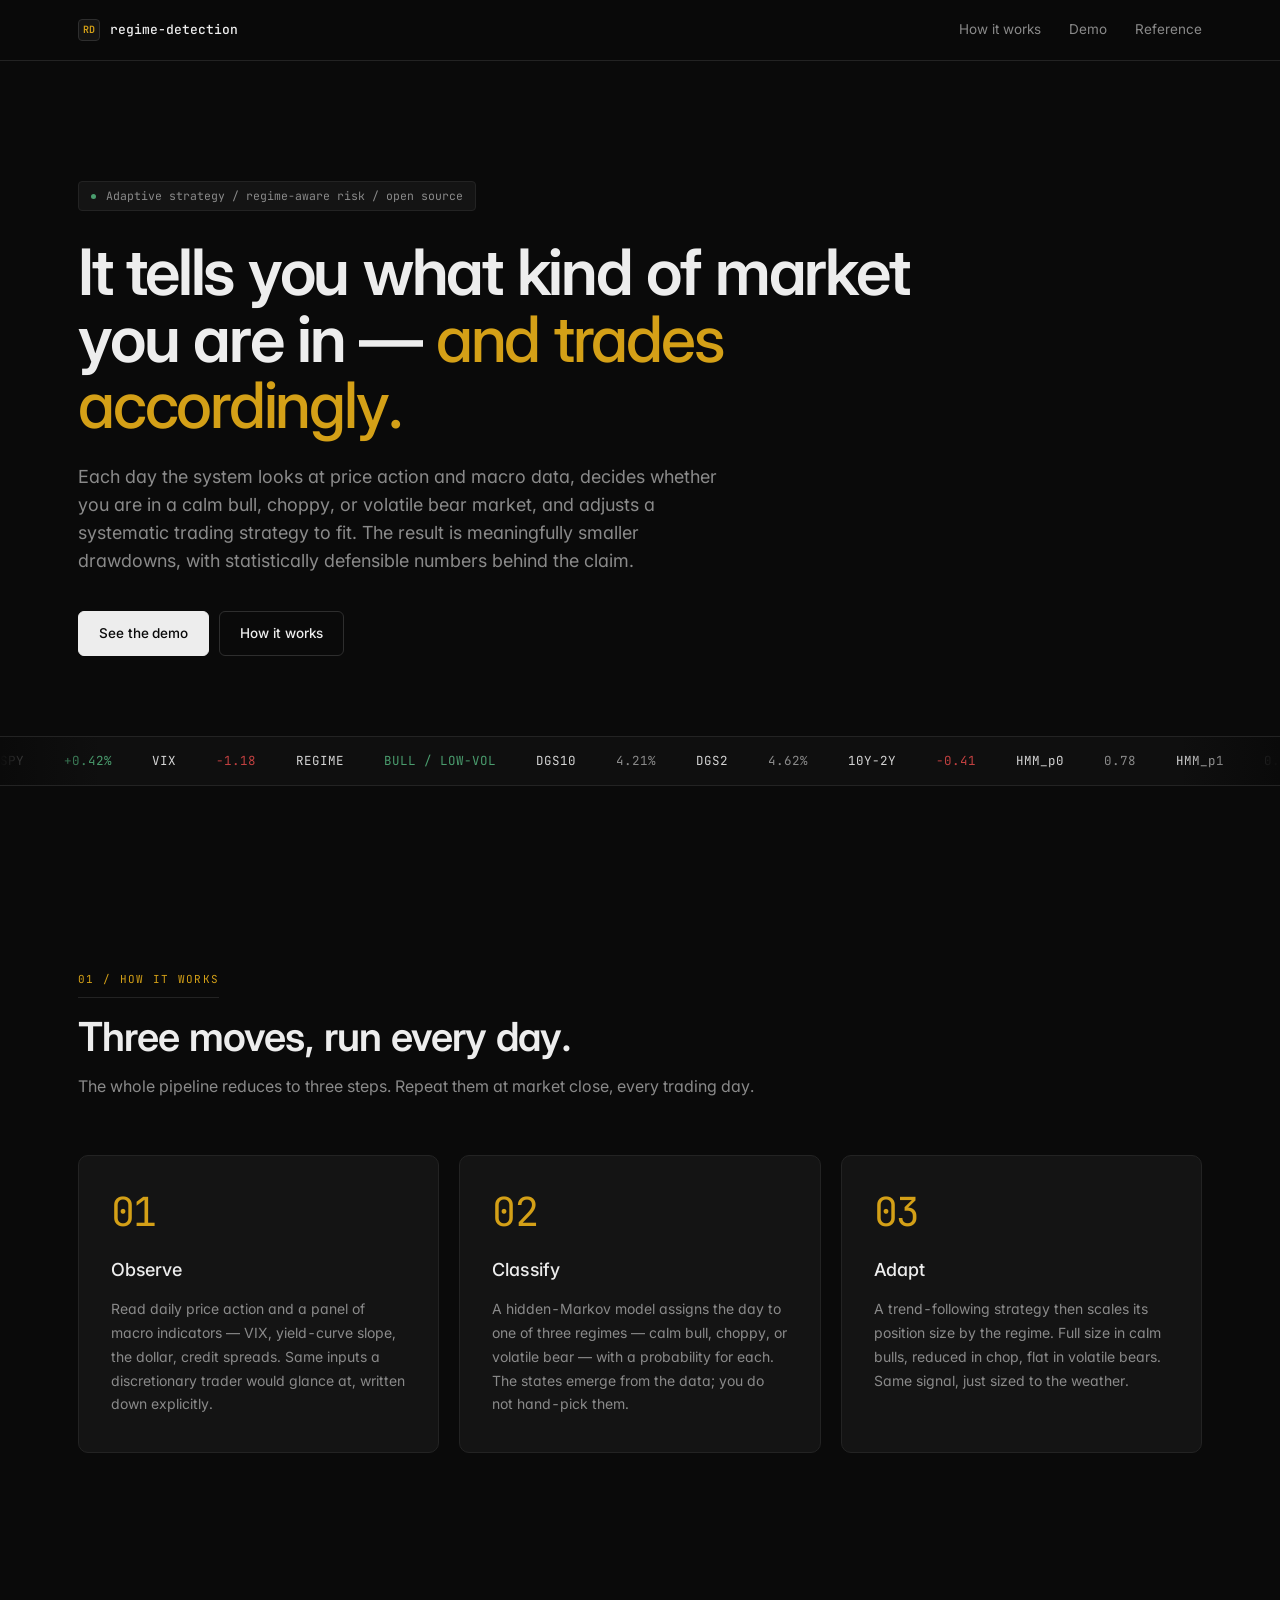
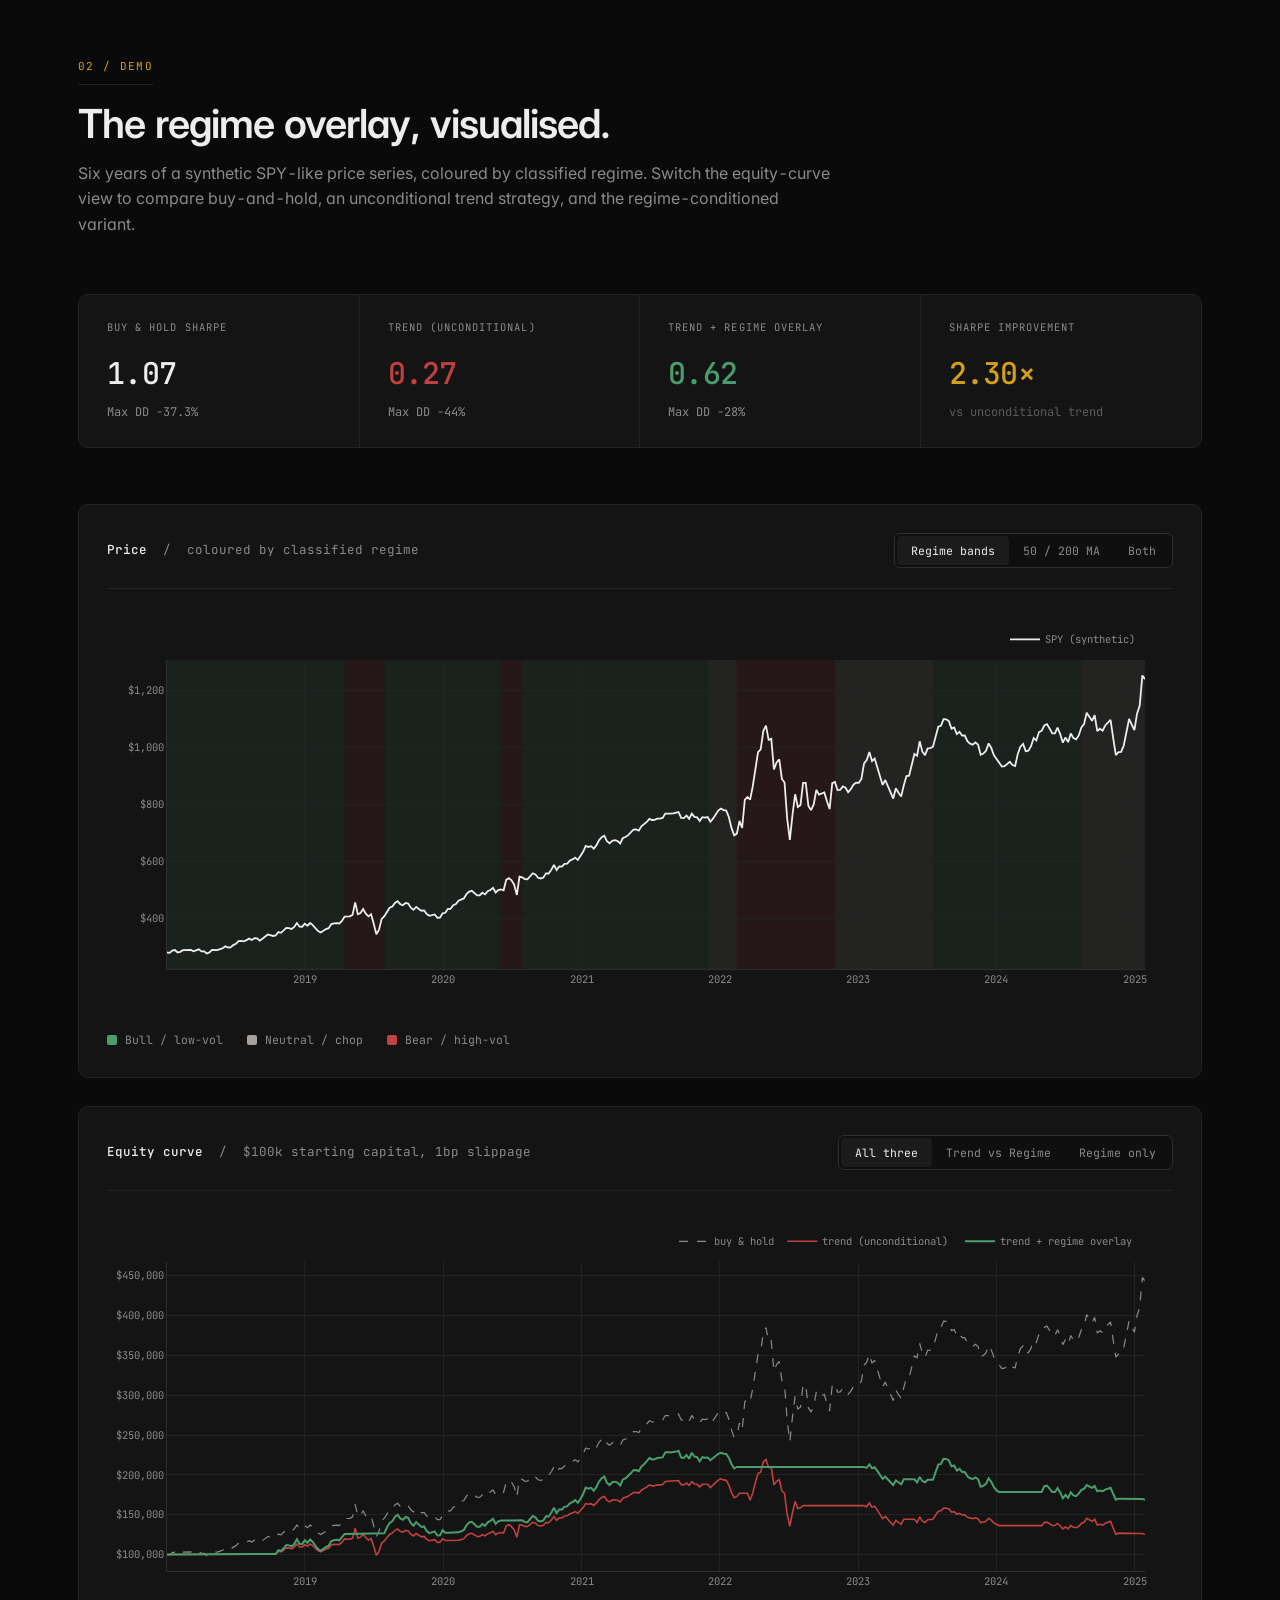
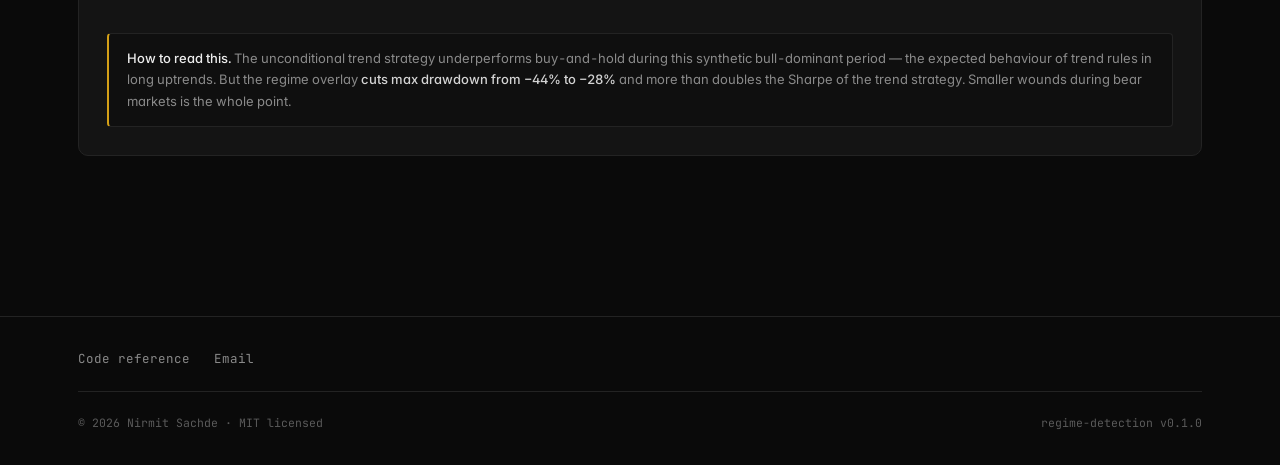
==== commit fa541d03: "Add FastAPI backend, pdoc reference, GH Pages workflow, Render deploy Three deployable artifacts, al" ====
--- a/web/index.html
+++ b/web/index.html
@@ -27,8 +27,10 @@
       <div class="nav-links">
         <a href="#how">How it works</a>
         <a href="#demo">Demo</a>
-      </div>
-      <a class="nav-cta" href="#demo">View demo</a>
+        <a id="nav-api" href="#" target="_blank" rel="noopener">API</a>
+        <a id="nav-ref" href="reference/" target="_blank" rel="noopener">Reference</a>
+      </div>
+      <a class="nav-cta" id="nav-github" href="https://github.com/" target="_blank" rel="noopener">GitHub</a>
     </div>
   </nav>
 
@@ -183,13 +185,21 @@
   <!-- ============ FOOTER ============ -->
   <footer>
     <div class="container">
+      <div class="footer-links">
+        <a id="footer-github" href="https://github.com/" target="_blank" rel="noopener">GitHub</a>
+        <a id="footer-api" href="#" target="_blank" rel="noopener">API</a>
+        <a id="footer-api-docs" href="#" target="_blank" rel="noopener">API docs (Swagger)</a>
+        <a id="footer-ref" href="reference/" target="_blank" rel="noopener">Code reference</a>
+        <a href="mailto:sachde.n@northeastern.edu">Email</a>
+      </div>
       <div class="footer-bottom">
         <span>&copy; 2026 Nirmit Sachde &middot; MIT licensed</span>
-        <span><a href="mailto:sachde.n@northeastern.edu">sachde.n@northeastern.edu</a></span>
+        <span>regime-detection v0.1.0</span>
       </div>
     </div>
   </footer>
 
+  <script src="config.js"></script>
   <script src="sample_data.js"></script>
   <script src="app.js"></script>
 </body>
--- a/web/styles.css
+++ b/web/styles.css
@@ -471,6 +471,21 @@
   color: var(--muted);
   font-size: 13px;
 }
+.footer-links {
+  display: flex;
+  flex-wrap: wrap;
+  gap: 24px;
+  margin-bottom: 22px;
+  padding-bottom: 22px;
+  border-bottom: 1px solid var(--border);
+}
+.footer-links a {
+  font-family: var(--font-mono);
+  font-size: 12.5px;
+  color: var(--muted);
+  border: none;
+}
+.footer-links a:hover { color: var(--text); }
 .footer-bottom {
   display: flex;
   justify-content: space-between;
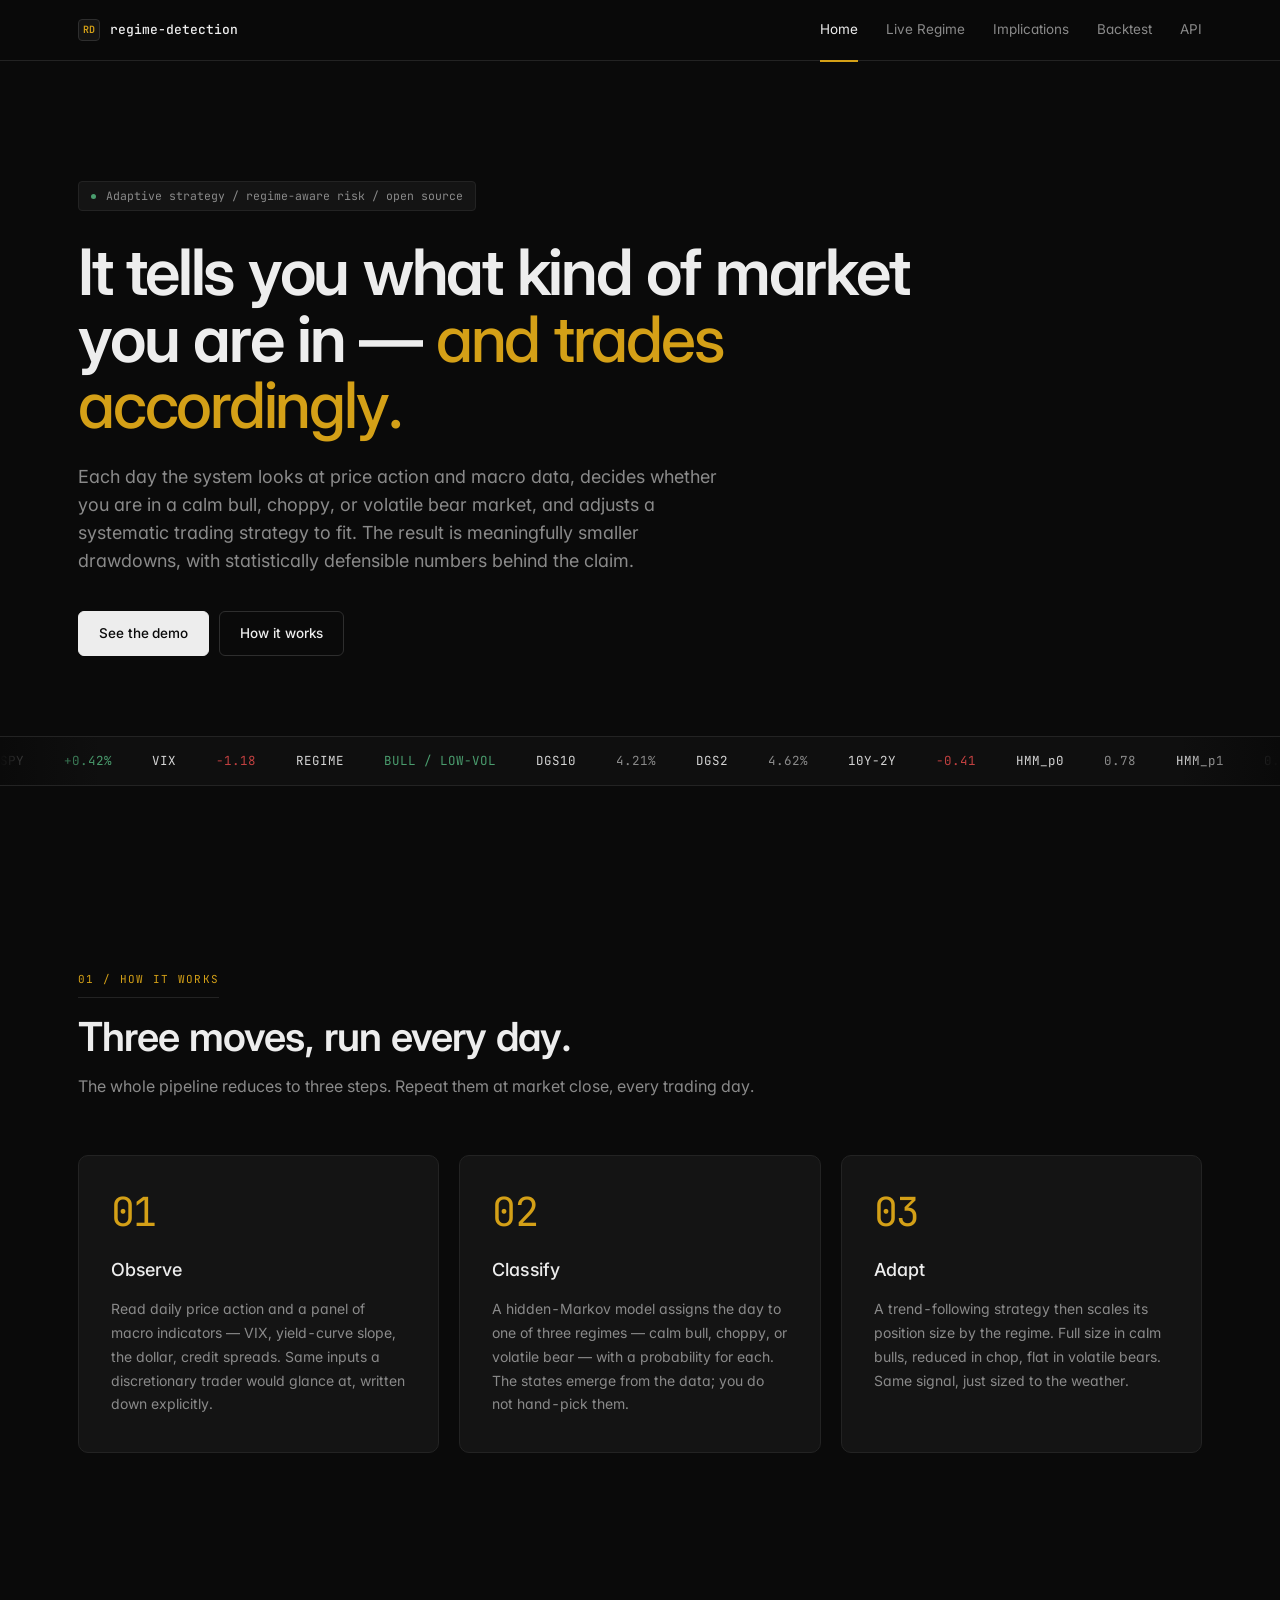
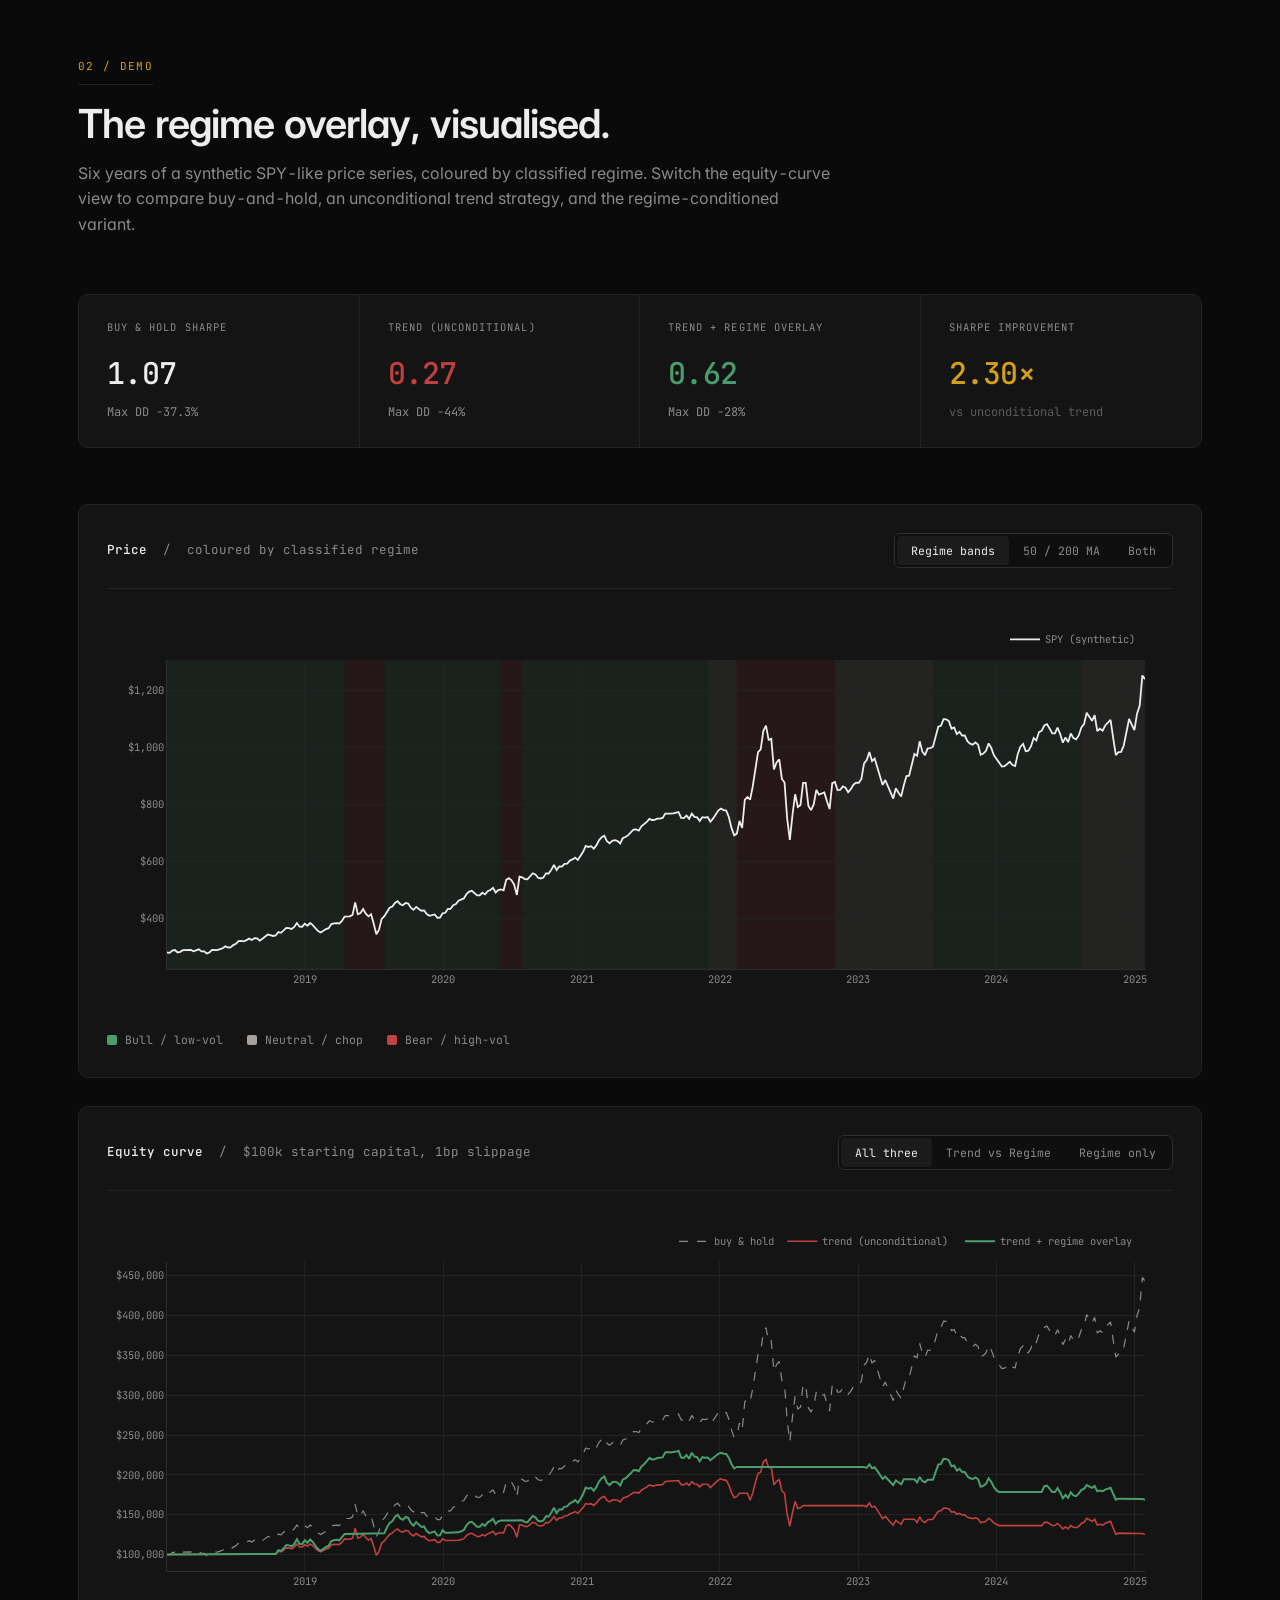
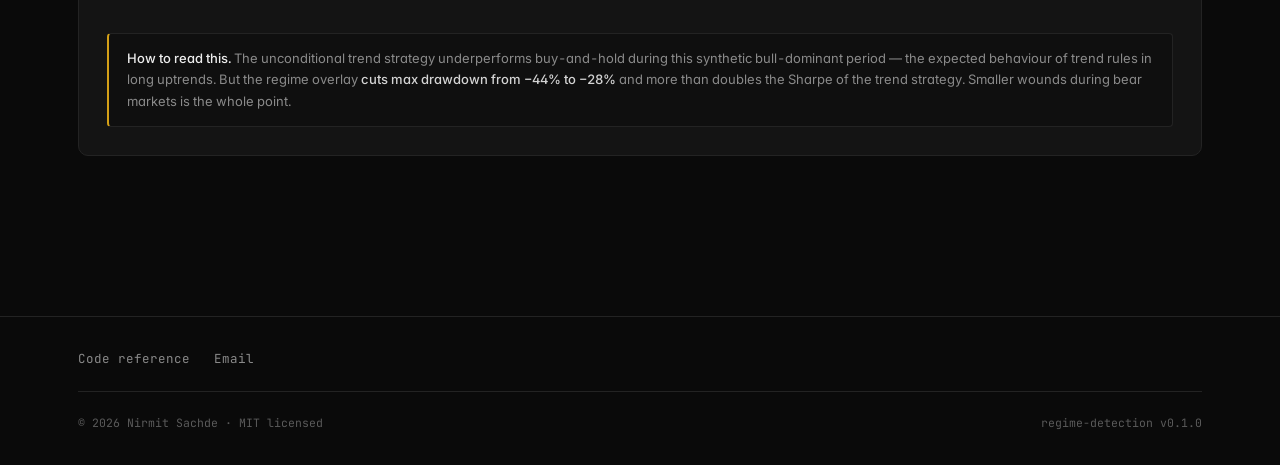
==== commit 52309948: "Build multi-page dashboard UI on GH Pages Turns the static site into a real dashboard, not just a la" ====
--- a/web/index.html
+++ b/web/index.html
@@ -20,15 +20,17 @@
   <!-- ============ NAV ============ -->
   <nav class="nav">
     <div class="container nav-inner">
-      <div class="nav-brand">
+      <a href="index.html" class="nav-brand" style="text-decoration:none;color:inherit;border:none;">
         <span class="logo-mark">RD</span>
         <span>regime-detection</span>
-      </div>
+      </a>
       <div class="nav-links">
-        <a href="#how">How it works</a>
-        <a href="#demo">Demo</a>
-        <a id="nav-api" href="#" target="_blank" rel="noopener">API</a>
-        <a id="nav-ref" href="reference/" target="_blank" rel="noopener">Reference</a>
+        <a data-page="index.html" href="index.html">Home</a>
+        <a data-page="regime.html" href="regime.html">Live Regime</a>
+        <a data-page="implications.html" href="implications.html">Implications</a>
+        <a data-page="backtest.html" href="backtest.html">Backtest</a>
+        <a data-page="api.html" href="api.html">API</a>
+        <a id="nav-api-docs" href="#" target="_blank" rel="noopener">Swagger</a>
       </div>
       <a class="nav-cta" id="nav-github" href="https://github.com/" target="_blank" rel="noopener">GitHub</a>
     </div>
@@ -201,6 +203,8 @@
 
   <script src="config.js"></script>
   <script src="sample_data.js"></script>
+  <script src="api-client.js"></script>
+  <script src="nav.js"></script>
   <script src="app.js"></script>
 </body>
 </html>
--- a/web/styles.css
+++ b/web/styles.css
@@ -512,6 +512,491 @@
   transform: translateY(0);
 }
 
+/* ---- Nav active-state ---- */
+.nav-links a.active {
+  color: var(--text);
+  position: relative;
+}
+.nav-links a.active::after {
+  content: "";
+  position: absolute;
+  left: 0; right: 0; bottom: -21px;
+  height: 2px;
+  background: var(--accent);
+}
+
+/* ---- Live indicator ---- */
+.live-dot {
+  display: inline-flex;
+  align-items: center;
+  gap: 8px;
+  font-family: var(--font-mono);
+  font-size: 11.5px;
+  color: var(--muted);
+  letter-spacing: 0;
+}
+.live-dot .blip {
+  width: 6px; height: 6px;
+  border-radius: 50%;
+  background: var(--positive);
+  box-shadow: 0 0 0 0 rgba(74,157,110,0.4);
+  animation: live-pulse 2.4s ease-in-out infinite;
+}
+.live-dot[data-mode="sample"] .blip {
+  background: var(--accent);
+  animation: none;
+}
+.live-dot[data-mode="loading"] .blip {
+  background: var(--muted);
+  animation: live-pulse 1s ease-in-out infinite;
+}
+@keyframes live-pulse {
+  0%   { box-shadow: 0 0 0 0 rgba(74,157,110,0.4); }
+  70%  { box-shadow: 0 0 0 6px rgba(74,157,110,0); }
+  100% { box-shadow: 0 0 0 0 rgba(74,157,110,0); }
+}
+
+/* ---- Status banner (top of dashboard pages) ---- */
+.status-banner {
+  background: var(--surface);
+  border: 1px solid var(--border);
+  border-left: 3px solid var(--accent);
+  border-radius: var(--radius);
+  padding: 12px 18px;
+  margin: 24px 0;
+  font-size: 13px;
+  color: var(--muted);
+  display: flex;
+  align-items: center;
+  gap: 12px;
+}
+.status-banner.live   { border-left-color: var(--positive); }
+.status-banner.sample { border-left-color: var(--accent); }
+.status-banner strong { color: var(--text); font-weight: 500; }
+.status-banner code {
+  font-family: var(--font-mono);
+  font-size: 11.5px;
+  color: var(--text-2);
+  background: var(--bg-1);
+  padding: 1px 6px;
+  border-radius: 3px;
+}
+
+/* ---- Page hero (smaller than landing hero) ---- */
+.page-hero {
+  padding: 64px 0 32px;
+}
+.page-hero .eyebrow {
+  display: inline-block;
+  font-family: var(--font-mono);
+  font-size: 11px;
+  color: var(--accent);
+  letter-spacing: .12em;
+  text-transform: uppercase;
+  margin-bottom: 14px;
+  padding-bottom: 6px;
+  border-bottom: 1px solid var(--border);
+}
+.page-hero h1 {
+  font-size: clamp(28px, 3.6vw, 40px);
+  line-height: 1.12;
+  font-weight: 600;
+  letter-spacing: -0.025em;
+  margin: 0 0 12px;
+  color: var(--text);
+}
+.page-hero p.lede {
+  font-size: 15.5px;
+  color: var(--muted);
+  margin: 0;
+  max-width: 720px;
+  line-height: 1.6;
+}
+
+/* ---- Generic panel ---- */
+.panel {
+  background: var(--surface);
+  border: 1px solid var(--border);
+  border-radius: var(--radius-lg);
+  padding: 24px 26px;
+  margin-bottom: 24px;
+}
+.panel-head {
+  display: flex;
+  align-items: center;
+  justify-content: space-between;
+  margin-bottom: 18px;
+  padding-bottom: 16px;
+  border-bottom: 1px solid var(--border);
+  flex-wrap: wrap;
+  gap: 12px;
+}
+.panel-title {
+  font-family: var(--font-mono);
+  font-size: 12px;
+  color: var(--muted);
+  letter-spacing: .04em;
+}
+.panel-title strong { color: var(--text); font-weight: 500; }
+.panel-sub {
+  font-family: var(--font-mono);
+  font-size: 11px;
+  color: var(--dim);
+  letter-spacing: 0;
+}
+
+/* ---- Hero card (risk-profile callout) ---- */
+.regime-hero {
+  background: var(--surface);
+  border: 1px solid var(--border);
+  border-left: 4px solid var(--muted);
+  border-radius: var(--radius-lg);
+  padding: 28px 32px;
+  margin-bottom: 28px;
+}
+.regime-hero.risk-on  { border-left-color: var(--positive); }
+.regime-hero.risk-off { border-left-color: var(--negative); }
+.regime-hero.neutral  { border-left-color: var(--neutral); }
+.regime-hero .meta {
+  font-family: var(--font-mono);
+  font-size: 11px;
+  color: var(--muted);
+  letter-spacing: .12em;
+  text-transform: uppercase;
+  margin-bottom: 12px;
+}
+.regime-hero .meta .sep { color: var(--dim); margin: 0 8px; }
+.regime-hero .headline {
+  font-size: 22px;
+  font-weight: 500;
+  color: var(--text);
+  letter-spacing: -0.012em;
+  line-height: 1.4;
+  margin-bottom: 14px;
+}
+.regime-hero .desc {
+  font-size: 14px;
+  color: var(--muted);
+  line-height: 1.65;
+  max-width: 880px;
+}
+
+/* ---- Metric row ---- */
+.metric-row {
+  display: grid;
+  grid-template-columns: repeat(auto-fit, minmax(180px, 1fr));
+  gap: 0;
+  border: 1px solid var(--border);
+  border-radius: var(--radius-lg);
+  overflow: hidden;
+  background: var(--surface);
+  margin-bottom: 28px;
+}
+.metric-cell {
+  padding: 22px 24px;
+  border-right: 1px solid var(--border);
+}
+.metric-cell:last-child { border-right: none; }
+.metric-cell .label {
+  font-family: var(--font-mono);
+  font-size: 10.5px;
+  color: var(--muted);
+  text-transform: uppercase;
+  letter-spacing: .1em;
+  margin-bottom: 10px;
+}
+.metric-cell .value {
+  font-family: var(--font-mono);
+  font-size: 26px;
+  font-weight: 500;
+  letter-spacing: -0.02em;
+  color: var(--text);
+  font-variant-numeric: tabular-nums;
+  line-height: 1.1;
+  margin-bottom: 4px;
+}
+.metric-cell .value.pos { color: var(--positive); }
+.metric-cell .value.neg { color: var(--negative); }
+.metric-cell .value.accent { color: var(--accent); }
+.metric-cell .sub {
+  font-family: var(--font-mono);
+  font-size: 11px;
+  color: var(--dim);
+}
+@media (max-width: 768px) {
+  .metric-cell { border-right: none; border-bottom: 1px solid var(--border); }
+  .metric-cell:last-child { border-bottom: none; }
+}
+
+/* ---- Tilt grid (allocation cards) ---- */
+.tilt-grid {
+  display: grid;
+  grid-template-columns: repeat(5, 1fr);
+  gap: 14px;
+  margin-bottom: 8px;
+}
+@media (max-width: 1100px) { .tilt-grid { grid-template-columns: repeat(2, 1fr); } }
+@media (max-width: 600px)  { .tilt-grid { grid-template-columns: 1fr; } }
+.tilt-card {
+  background: var(--surface);
+  border: 1px solid var(--border);
+  border-radius: var(--radius);
+  padding: 18px 18px 20px;
+  transition: border-color .15s;
+}
+.tilt-card:hover { border-color: var(--border-2); }
+.tilt-card .asset {
+  font-family: var(--font-mono);
+  font-size: 10.5px;
+  color: var(--muted);
+  text-transform: uppercase;
+  letter-spacing: .12em;
+  margin-bottom: 14px;
+}
+.tilt-card .tilt {
+  font-size: 12.5px;
+  font-weight: 500;
+  margin-bottom: 4px;
+}
+.tilt-card .tilt.ow { color: var(--positive); }
+.tilt-card .tilt.uw { color: var(--negative); }
+.tilt-card .tilt.n  { color: var(--neutral); }
+.tilt-card .bps {
+  font-family: var(--font-mono);
+  font-size: 22px;
+  font-weight: 500;
+  letter-spacing: -0.01em;
+  line-height: 1;
+  margin-bottom: 8px;
+}
+.tilt-card .bps.ow { color: var(--positive); }
+.tilt-card .bps.uw { color: var(--negative); }
+.tilt-card .bps.n  { color: var(--neutral); }
+.tilt-card .mag {
+  font-family: var(--font-mono);
+  font-size: 10.5px;
+  color: var(--dim);
+  text-transform: uppercase;
+  letter-spacing: .08em;
+  margin-bottom: 10px;
+}
+.tilt-card .rat {
+  font-size: 12px;
+  color: var(--muted);
+  line-height: 1.55;
+}
+
+/* ---- Probability bars ---- */
+.prob-row {
+  display: grid;
+  grid-template-columns: 80px 1fr 48px;
+  align-items: center;
+  gap: 12px;
+  padding: 8px 0;
+  font-family: var(--font-mono);
+  font-size: 12.5px;
+  color: var(--muted);
+}
+.prob-row .label { color: var(--text); }
+.prob-row .pct   { color: var(--text); text-align: right; }
+.prob-bar {
+  height: 10px;
+  background: var(--bg-1);
+  border-radius: 2px;
+  overflow: hidden;
+}
+.prob-bar .fill {
+  height: 100%;
+  border-radius: 2px;
+}
+.prob-bar .fill.s0 { background: var(--positive); }
+.prob-bar .fill.s1 { background: var(--neutral); }
+.prob-bar .fill.s2 { background: var(--negative); }
+
+/* ---- Regime timeline (last 90 days strip) ---- */
+.timeline {
+  display: flex;
+  gap: 1px;
+  margin: 16px 0;
+  border-radius: 4px;
+  overflow: hidden;
+  height: 36px;
+}
+.timeline .day {
+  flex: 1 1 auto;
+  min-width: 2px;
+  cursor: pointer;
+  transition: opacity .1s;
+}
+.timeline .day:hover { opacity: 0.75; }
+.timeline .day[data-s="0"] { background: var(--positive); }
+.timeline .day[data-s="1"] { background: var(--neutral); }
+.timeline .day[data-s="2"] { background: var(--negative); }
+
+/* ---- Strategy comparison table ---- */
+.strategy-table {
+  width: 100%;
+  border-collapse: collapse;
+  font-family: var(--font-mono);
+  font-size: 13px;
+}
+.strategy-table th {
+  text-align: left;
+  font-weight: 400;
+  color: var(--muted);
+  font-size: 10.5px;
+  text-transform: uppercase;
+  letter-spacing: .1em;
+  padding: 12px 16px;
+  border-bottom: 1px solid var(--border);
+}
+.strategy-table td {
+  padding: 14px 16px;
+  border-bottom: 1px solid var(--border);
+  color: var(--text);
+  font-variant-numeric: tabular-nums;
+}
+.strategy-table tr:last-child td { border-bottom: none; }
+.strategy-table td.pos { color: var(--positive); }
+.strategy-table td.neg { color: var(--negative); }
+.strategy-table .row-label { color: var(--text); font-family: var(--font); font-weight: 500; }
+
+/* ---- Endpoint card (API explorer) ---- */
+.endpoint {
+  background: var(--surface);
+  border: 1px solid var(--border);
+  border-radius: var(--radius-lg);
+  margin-bottom: 14px;
+  overflow: hidden;
+}
+.endpoint-head {
+  display: flex;
+  align-items: center;
+  gap: 14px;
+  padding: 16px 22px;
+  cursor: pointer;
+  user-select: none;
+  transition: background .1s;
+}
+.endpoint-head:hover { background: var(--surface-2); }
+.endpoint-head .method {
+  font-family: var(--font-mono);
+  font-size: 11px;
+  font-weight: 600;
+  letter-spacing: .06em;
+  color: var(--info);
+  background: rgba(92, 141, 247, 0.08);
+  border: 1px solid rgba(92, 141, 247, 0.18);
+  padding: 3px 8px;
+  border-radius: 3px;
+}
+.endpoint-head .path {
+  font-family: var(--font-mono);
+  font-size: 13px;
+  color: var(--text);
+}
+.endpoint-head .desc {
+  font-size: 13px;
+  color: var(--muted);
+  margin-left: auto;
+}
+.endpoint-body {
+  border-top: 1px solid var(--border);
+  padding: 18px 22px;
+  background: var(--bg-1);
+  display: none;
+}
+.endpoint.open .endpoint-body { display: block; }
+.endpoint-actions {
+  display: flex;
+  gap: 10px;
+  margin-bottom: 14px;
+  flex-wrap: wrap;
+}
+.endpoint-actions input {
+  background: var(--surface);
+  border: 1px solid var(--border-2);
+  border-radius: 4px;
+  padding: 8px 12px;
+  font-family: var(--font-mono);
+  font-size: 12.5px;
+  color: var(--text);
+  min-width: 220px;
+}
+.endpoint-actions .btn-run {
+  padding: 8px 16px;
+  background: var(--text);
+  color: var(--bg);
+  border: none;
+  border-radius: 4px;
+  font-size: 12.5px;
+  font-weight: 500;
+  cursor: pointer;
+  transition: background .1s;
+}
+.endpoint-actions .btn-run:hover { background: var(--accent); }
+.endpoint-curl, .endpoint-response {
+  background: var(--bg);
+  border: 1px solid var(--border-2);
+  border-radius: 4px;
+  padding: 14px 16px;
+  font-family: var(--font-mono);
+  font-size: 12px;
+  line-height: 1.6;
+  color: var(--text-2);
+  overflow-x: auto;
+  white-space: pre;
+  margin-bottom: 10px;
+}
+.endpoint-curl-label, .endpoint-response-label {
+  font-family: var(--font-mono);
+  font-size: 10.5px;
+  color: var(--dim);
+  text-transform: uppercase;
+  letter-spacing: .1em;
+  margin-bottom: 6px;
+}
+
+/* ---- Pie/donut for distribution ---- */
+.dist-grid {
+  display: grid;
+  grid-template-columns: 220px 1fr;
+  gap: 32px;
+  align-items: center;
+}
+@media (max-width: 700px) { .dist-grid { grid-template-columns: 1fr; } }
+.dist-legend .row {
+  display: grid;
+  grid-template-columns: 14px 1fr auto auto;
+  gap: 12px;
+  align-items: center;
+  padding: 10px 0;
+  border-bottom: 1px solid var(--border);
+  font-family: var(--font-mono);
+  font-size: 12.5px;
+}
+.dist-legend .row:last-child { border-bottom: none; }
+.dist-legend .row .sw {
+  width: 12px; height: 12px; border-radius: 2px;
+}
+.dist-legend .row .label { color: var(--text); }
+.dist-legend .row .days  { color: var(--muted); text-align: right; }
+.dist-legend .row .pct   { color: var(--text); text-align: right; }
+
+/* ---- Skeleton loaders ---- */
+.skeleton {
+  background: linear-gradient(90deg, var(--surface) 0%, var(--surface-2) 50%, var(--surface) 100%);
+  background-size: 200% 100%;
+  animation: skeleton-shimmer 1.6s infinite;
+  border-radius: 4px;
+}
+.skeleton-line { height: 14px; margin: 6px 0; }
+.skeleton-num  { height: 28px; width: 80px; }
+@keyframes skeleton-shimmer {
+  0%   { background-position: 200% 0; }
+  100% { background-position: -200% 0; }
+}
+
 /* ---- Responsive ---- */
 @media (max-width: 768px) {
   .nav-links { display: none; }
